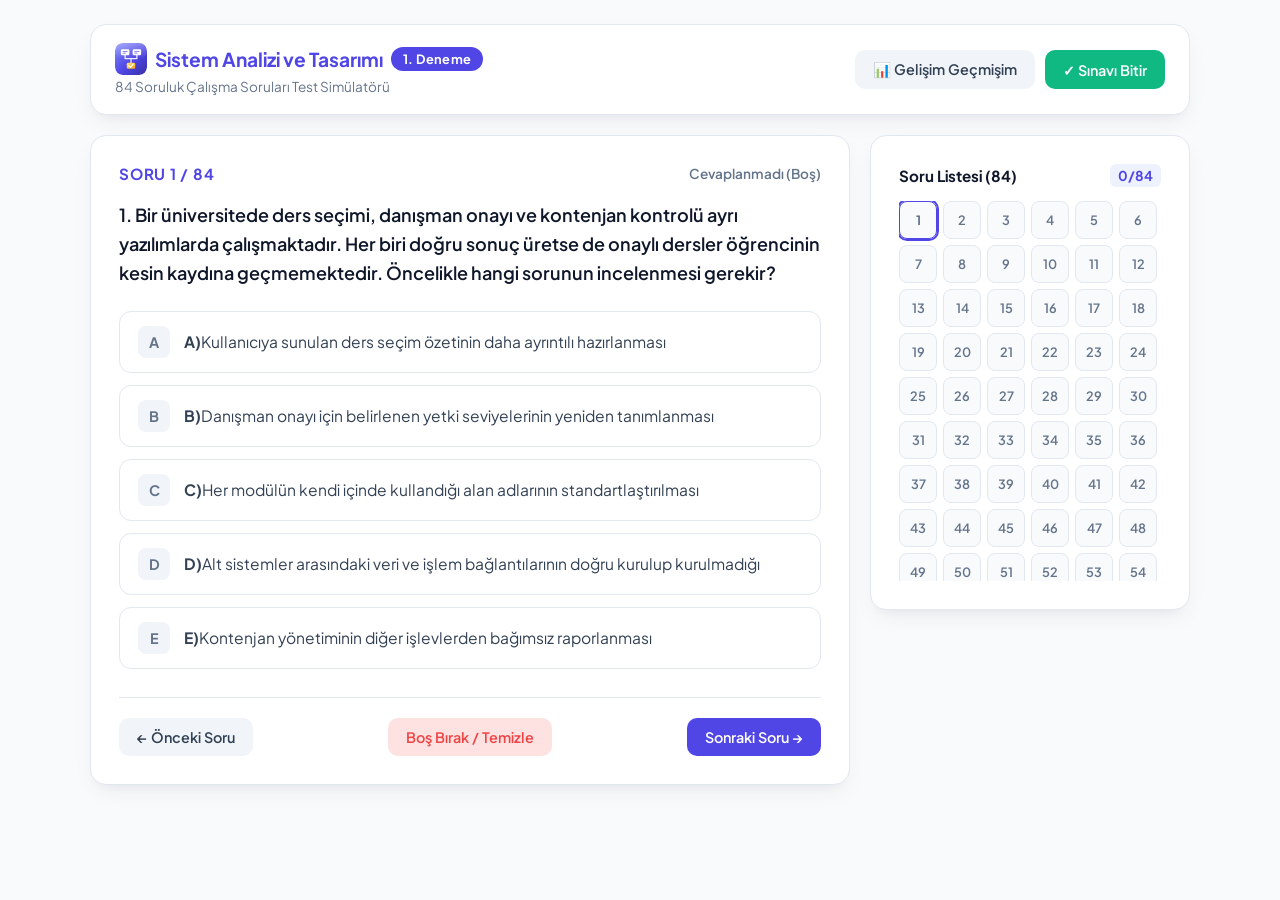
==== index.html @ 2c4786fb "1.0 çeşitli güncellemeler yapıldı." ====
<!DOCTYPE html>
<html lang="tr">
<head>
  <meta charset="UTF-8">
  <meta name="viewport" content="width=device-width, initial-scale=1.0">
  <title>Sistem Analizi ve Tasarımı - Sınav Simülatörü</title>
  <meta name="description" content="Sistem Analizi ve Tasarımı - 84 soruluk sınav simülatörü">
  <link rel="icon" type="image/svg+xml" href="logo.svg">
  <link rel="icon" type="image/png" sizes="512x512" href="icon-512.png">
  <link rel="apple-touch-icon" href="apple-touch-icon.png">
  <!-- Link önizlemesi (WhatsApp, Telegram, Twitter vb.) -->
  <meta property="og:type" content="website">
  <meta property="og:title" content="Sistem Analizi ve Tasarımı - Sınav Simülatörü">
  <meta property="og:description" content="84 soruluk çalışma soruları test simülatörü. Denemeni çöz, gelişimini takip et.">
  <meta property="og:url" content="https://fatiherolbahar.github.io/sistem_analizi_tasar-m-/">
  <meta property="og:image" content="https://fatiherolbahar.github.io/sistem_analizi_tasar-m-/og-image.png">
  <meta property="og:image:width" content="1200">
  <meta property="og:image:height" content="630">
  <meta name="twitter:card" content="summary_large_image">
  <meta name="twitter:image" content="https://fatiherolbahar.github.io/sistem_analizi_tasar-m-/og-image.png">
  <meta name="theme-color" content="#4f46e5">
  <link rel="preconnect" href="https://fonts.googleapis.com">
  <link rel="preconnect" href="https://fonts.gstatic.com" crossorigin>
  <link href="https://fonts.googleapis.com/css2?family=Plus+Jakarta+Sans:wght@400;500;600;700;800&display=swap" rel="stylesheet">
  <style>
    :root {
      --primary: #4f46e5;
      --primary-hover: #4338ca;
      --bg-body: #f8fafc;
      --bg-card: #ffffff;
      --text-main: #0f172a;
      --text-muted: #64748b;
      --border: #e2e8f0;
      --success: #10b981;
      --danger: #ef4444;
      --warning: #f59e0b;
      --shadow: 0 10px 25px -5px rgba(15, 23, 42, 0.06), 0 8px 10px -6px rgba(15, 23, 42, 0.04);
      --radius: 16px;
    }

    * { box-sizing: border-box; margin: 0; padding: 0; font-family: 'Plus Jakarta Sans', sans-serif; }
    body { background-color: var(--bg-body); color: var(--text-main); min-height: 100vh; padding: 24px 16px; display: flex; flex-direction: column; align-items: center; }
    .container { width: 100%; max-width: 1100px; display: flex; flex-direction: column; gap: 20px; }

    /* Header */
    header { background: var(--bg-card); border: 1px solid var(--border); padding: 18px 24px; border-radius: var(--radius); display: flex; justify-content: space-between; align-items: center; box-shadow: var(--shadow); flex-wrap: wrap; gap: 12px; }
    header h1 { font-size: 1.2rem; font-weight: 700; color: var(--primary); display: flex; align-items: center; gap: 8px; }
    .attempt-badge { background: #4f46e5; color: #fff; padding: 4px 12px; border-radius: 9999px; font-size: 0.8rem; font-weight: 700; letter-spacing: 0.03em; }
    .header-btns { display: flex; gap: 10px; }

    /* Layout */
    .exam-layout { display: grid; grid-template-columns: 1fr 320px; gap: 20px; align-items: start; }
    @media (max-width: 900px) { .exam-layout { grid-template-columns: 1fr; } }

    /* Question Card */
    .card { background: var(--bg-card); border: 1px solid var(--border); border-radius: var(--radius); padding: 28px; box-shadow: var(--shadow); }
    .q-meta { display: flex; justify-content: space-between; align-items: center; margin-bottom: 18px; }
    .q-number { font-size: 0.95rem; font-weight: 700; color: var(--primary); text-transform: uppercase; letter-spacing: 0.05em; }
    .q-status { font-size: 0.85rem; font-weight: 600; color: var(--text-muted); }
    .q-text { font-size: 1.125rem; line-height: 1.6; font-weight: 600; color: var(--text-main); margin-bottom: 24px; }

    /* Options */
    .options-list { display: flex; flex-direction: column; gap: 12px; }
    .option-item { display: flex; align-items: flex-start; gap: 14px; padding: 14px 18px; border: 1.5px solid var(--border); border-radius: 12px; cursor: pointer; transition: all 0.2s ease; background: #fff; }
    .option-item:hover { border-color: var(--primary); background: #f8faff; transform: translateY(-1px); }
    .option-item.selected { border-color: var(--primary); background: #eef2ff; }
    .opt-key { width: 32px; height: 32px; border-radius: 8px; background: #f1f5f9; display: flex; align-items: center; justify-content: center; font-weight: 700; font-size: 0.9rem; color: var(--text-muted); flex-shrink: 0; transition: all 0.2s ease; }
    .option-item.selected .opt-key { background: var(--primary); color: #fff; }
    .opt-text { font-size: 0.975rem; line-height: 1.5; color: #334155; padding-top: 4px; }

    /* Review Colors */
    .option-item.correct { border-color: var(--success) !important; background: #ecfdf5 !important; }
    .option-item.correct .opt-key { background: var(--success) !important; color: #fff !important; }
    .option-item.incorrect { border-color: var(--danger) !important; background: #fef2f2 !important; }
    .option-item.incorrect .opt-key { background: var(--danger) !important; color: #fff !important; }

    /* Actions */
    .q-actions { display: flex; justify-content: space-between; align-items: center; margin-top: 28px; padding-top: 20px; border-top: 1px solid var(--border); flex-wrap: wrap; gap: 10px; }
    .btn { display: inline-flex; align-items: center; justify-content: center; gap: 8px; padding: 10px 18px; border-radius: 10px; font-weight: 600; font-size: 0.9rem; cursor: pointer; transition: all 0.2s; border: none; }
    .btn-primary { background: var(--primary); color: #fff; }
    .btn-primary:hover { background: var(--primary-hover); }
    .btn-secondary { background: #f1f5f9; color: #334155; }
    .btn-secondary:hover { background: #e2e8f0; }
    .btn-danger { background: #fee2e2; color: var(--danger); }
    .btn-danger:hover { background: #fecaca; }
    .btn-success { background: var(--success); color: #fff; }
    .btn-success:hover { background: #059669; }

    /* Sidebar Palette */
    .sidebar-card { position: sticky; top: 20px; }
    .palette-title { font-size: 0.95rem; font-weight: 700; margin-bottom: 14px; display: flex; justify-content: space-between; align-items: center; }
    .palette-grid { display: grid; grid-template-columns: repeat(6, 1fr); gap: 6px; max-height: 380px; overflow-y: auto; padding-right: 4px; }
    .palette-btn { aspect-ratio: 1; border-radius: 8px; border: 1px solid var(--border); background: #f8fafc; font-size: 0.8rem; font-weight: 600; cursor: pointer; color: var(--text-muted); transition: 0.15s; }
    .palette-btn:hover { border-color: var(--primary); }
    .palette-btn.active { border-color: var(--primary); outline: 2px solid var(--primary); font-weight: 700; }
    .palette-btn.answered { background: var(--primary); color: #fff; border-color: var(--primary); }
    .palette-btn.correct { background: var(--success); color: #fff; border-color: var(--success); }
    .palette-btn.incorrect { background: var(--danger); color: #fff; border-color: var(--danger); }

    /* Results Screen */
    .results-screen { display: none; }
    .score-banner { text-align: center; padding: 36px 20px; background: linear-gradient(135deg, #eef2ff 0%, #faf5ff 100%); border-radius: 14px; margin-bottom: 24px; }
    .attempt-title { font-size: 1.1rem; font-weight: 700; color: var(--primary); margin-bottom: 8px; text-transform: uppercase; }
    .score-percentage { font-size: 3.5rem; font-weight: 800; color: var(--text-main); }
    .score-label { font-size: 1.05rem; color: var(--text-muted); font-weight: 500; margin-top: 6px; }
    .score-metrics { display: grid; grid-template-columns: repeat(auto-fit, minmax(130px, 1fr)); gap: 14px; margin-bottom: 24px; }
    .metric-box { background: #f8fafc; border: 1px solid var(--border); padding: 16px; border-radius: 12px; text-align: center; }
    .metric-box .num { font-size: 1.6rem; font-weight: 700; margin-bottom: 4px; }
    .metric-box.c .num { color: var(--success); }
    .metric-box.w .num { color: var(--danger); }
    .metric-box.b .num { color: var(--warning); }
    .metric-box.t .num { color: var(--primary); }
    .metric-box .label { font-size: 0.85rem; color: var(--text-muted); font-weight: 600; }

    /* Modal / History */
    .modal-backdrop { position: fixed; inset: 0; background: rgba(15, 23, 42, 0.4); backdrop-filter: blur(4px); display: none; align-items: center; justify-content: center; z-index: 999; padding: 16px; }
    .modal-box { background: #fff; border-radius: var(--radius); width: 100%; max-width: 650px; max-height: 85vh; overflow-y: auto; padding: 24px; box-shadow: 0 20px 25px -5px rgba(0,0,0,0.2); }
    .modal-header { display: flex; justify-content: space-between; align-items: center; margin-bottom: 18px; }
    .modal-header h2 { font-size: 1.25rem; font-weight: 700; color: var(--text-main); }
    .close-btn { background: none; border: none; font-size: 1.5rem; cursor: pointer; color: var(--text-muted); }

    .history-table { width: 100%; border-collapse: collapse; margin-top: 12px; }
    .history-table th, .history-table td { padding: 12px 10px; font-size: 0.875rem; text-align: center; border-bottom: 1px solid var(--border); }
    .history-table th { background: #f8fafc; color: var(--text-muted); font-weight: 600; }
    .badge-percent { padding: 4px 10px; border-radius: 999px; font-weight: 700; font-size: 0.85rem; }
    /* Mobil Uyumluluk */
    html { -webkit-text-size-adjust: 100%; }
    button, .option-item, .palette-btn { -webkit-tap-highlight-color: transparent; touch-action: manipulation; }
    .history-wrap { overflow-x: auto; }

    @media (max-width: 900px) {
      .sidebar-card { position: static; }
      .palette-grid { grid-template-columns: repeat(auto-fill, minmax(42px, 1fr)); max-height: 260px; }
    }

    @media (max-width: 600px) {
      body { padding: 12px 10px; }
      .container { gap: 14px; }
      header { padding: 14px; }
      header h1 { font-size: 1rem; flex-wrap: wrap; }
      .header-btns { width: 100%; }
      .header-btns .btn { flex: 1; padding: 10px 8px; font-size: 0.82rem; }
      .card { padding: 16px; }
      .q-text { font-size: 1rem; margin-bottom: 18px; }
      .option-item { padding: 12px; gap: 10px; }
      .opt-key { width: 30px; height: 30px; }
      .opt-text { font-size: 0.93rem; }
      .q-actions { flex-direction: column-reverse; align-items: stretch; margin-top: 20px; }
      .q-actions .btn { width: 100%; padding: 13px 18px; }
      .score-banner { padding: 24px 12px; }
      .score-percentage { font-size: 2.8rem; }
      .score-metrics { grid-template-columns: repeat(2, 1fr); }
      #resultsScreen .card > div:last-child { flex-direction: column; }
      #resultsScreen .card > div:last-child .btn { width: 100%; }
      .modal-box { padding: 16px; max-height: 90vh; }
      .history-table th, .history-table td { padding: 8px 4px; font-size: 0.78rem; }
    }
  </style>
</head>
<body>

<div class="container">
  <!-- Header -->
  <header>
    <div>
      <h1><img src="logo.svg" alt="Logo" style="width:32px;height:32px;border-radius:8px;"> Sistem Analizi ve Tasarımı <span id="currentAttemptHeaderBadge" class="attempt-badge">1. Deneme</span></h1>
      <span style="font-size: 0.85rem; color: var(--text-muted);">84 Soruluk Çalışma Soruları Test Simülatörü</span>
    </div>
    <div class="header-btns">
      <button class="btn btn-secondary" onclick="openHistoryModal()">📊 Gelişim Geçmişim</button>
      <button id="finishBtnHeader" class="btn btn-success" onclick="finishExam()">✓ Sınavı Bitir</button>
    </div>
  </header>

  <!-- Exam Screen -->
  <div id="examScreen" class="exam-layout">
    <div class="card">
      <div class="q-meta">
        <span class="q-number" id="qNumber">Soru 1 / 84</span>
        <span class="q-status" id="qStatus">Cevaplanmadı</span>
      </div>
      <div class="q-text" id="qText">Yükleniyor...</div>
      <div class="options-list" id="optionsList"></div>

      <div class="q-actions">
        <button class="btn btn-secondary" id="prevBtn" onclick="prevQuestion()">← Önceki Soru</button>
        <button class="btn btn-danger" id="clearBtn" onclick="clearAnswer()">Boş Bırak / Temizle</button>
        <button class="btn btn-primary" id="nextBtn" onclick="nextQuestion()">Sonraki Soru →</button>
      </div>
    </div>

    <!-- Sidebar Palette -->
    <div class="card sidebar-card">
      <div class="palette-title">
        <span>Soru Listesi (84)</span>
        <span id="answeredCount" style="font-size: 0.85rem; background:#eef2ff; color:var(--primary); padding:3px 8px; border-radius:6px; font-weight:700;">0/84</span>
      </div>
      <div class="palette-grid" id="paletteGrid"></div>
    </div>
  </div>

  <!-- Results Screen -->
  <div id="resultsScreen" class="results-screen">
    <div class="card">
      <div class="score-banner">
        <div class="attempt-title" id="resAttemptTitle">1. Deneme Tamamlandı!</div>
        <div class="score-percentage" id="resPercentage">%0</div>
        <div class="score-label" id="resFeedback">Tebrikler!</div>
      </div>

      <div class="score-metrics">
        <div class="metric-box t"><div class="num">84</div><div class="label">Toplam Soru</div></div>
        <div class="metric-box c"><div class="num" id="resCorrect">0</div><div class="label">Doğru</div></div>
        <div class="metric-box w"><div class="num" id="resWrong">0</div><div class="label">Yanlış</div></div>
        <div class="metric-box b"><div class="num" id="resBlank">0</div><div class="label">Boş</div></div>
      </div>

      <div style="display: flex; gap: 12px; justify-content: center; flex-wrap: wrap;">
        <button class="btn btn-success" id="nextAttemptBtn" onclick="startNextAttempt()" style="font-size: 1rem; padding: 12px 24px;">🔄 2. Denemeye Başla</button>
        <button class="btn btn-primary" onclick="reviewExam()">🔍 Cevapları İncele</button>
        <button class="btn btn-secondary" onclick="openHistoryModal()">📊 Deneme Geçmişini Gör</button>
      </div>
    </div>
  </div>
</div>

<!-- History Modal -->
<div class="modal-backdrop" id="historyModal">
  <div class="modal-box">
    <div class="modal-header">
      <h2>🏆 Deneme ve Gelişim Geçmişi</h2>
      <button class="close-btn" onclick="closeHistoryModal()">&times;</button>
    </div>
    <p style="font-size: 0.9rem; color: var(--text-muted); margin-bottom: 16px;">
      1. denemeden son denemeye kadar kaydettiğin tüm başarı puanların buradadır. Gelişimini buradan adım adım izleyebilirsin.
    </p>
    <div id="historyContent"></div>
    <div style="margin-top: 20px; display: flex; justify-content: space-between;">
      <button class="btn btn-danger" onclick="clearHistory()">Tüm Geçmişi Sıfırla</button>
      <button class="btn btn-secondary" onclick="closeHistoryModal()">Kapat</button>
    </div>
  </div>
</div>

<script>
// 84 Soru ve Cevap Veri Seti (Eksiksiz)
const questionsData = [
  { id: 1, text: "Bir üniversitede ders seçimi, danışman onayı ve kontenjan kontrolü ayrı yazılımlarda çalışmaktadır. Her biri doğru sonuç üretse de onaylı dersler öğrencinin kesin kaydına geçmemektedir. Öncelikle hangi sorunun incelenmesi gerekir?", options: { A: "Kullanıcıya sunulan ders seçim özetinin daha ayrıntılı hazırlanması", B: "Danışman onayı için belirlenen yetki seviyelerinin yeniden tanımlanması", C: "Her modülün kendi içinde kullandığı alan adlarının standartlaştırılması", D: "Alt sistemler arasındaki veri ve işlem bağlantılarının doğru kurulup kurulmadığı", E: "Kontenjan yönetiminin diğer işlevlerden bağımsız raporlanması" }, answer: "D" },
  { id: 2, text: "Kendi performansından haberdar olmayan, geçmişteki eyleminin gelecekteki eylemini etkilemediği ve kendi kontrolünü sağlayacak bir geri besleme mekanizması bulunmayan sistem türü aşağıdakilerden hangisidir?", options: { A: "Kapalı-döngülü sistem", B: "Açık-döngülü sistem", C: "Stokastik sistem", D: "Dinamik sistem", E: "Girdileri sürekli izleyen ancak sonuçları değerlendirmeyen sistem" }, answer: "B" },
  { id: 3, text: "Üretim ekranında “120” görülüyor; başka bir ekranda bunun “C hattında bugün üretilen parça sayısı” olduğu belirtiliyor. İkinci ifade hangi dönüşüm sonucunda oluşmuştur?", options: { A: "Bağlamın kaldırılmasıyla sayıların daha güvenilir hâle gelmesi", B: "Sayının bağlam ve anlam kazanmasıyla veriden bilgiye dönüşüm", C: "Ham ölçümün yönetim kararı verilmeden bilgelik aşamasına geçmesi", D: "Anlamlandırılmış sayının doğrudan uzman kuralına dönüşmesi", E: "Ölçümün kullanıcı davranışı değişmeden süreç kontrolüne dönüşmesi" }, answer: "B" },
  { id: 4, text: "Kapalı-döngülü sistemlerde, sistem çıktısından elde edilen veriyi arzu edilen standart/kriter ile karşılaştırıp bir sonraki işlem öncesinde düzeltme kararı veren sistem işlevi aşağıdakilerden hangisidir?", options: { A: "Girdi parametresi", B: "Geri besleme (Feedback)", C: "Arayüz dönüştürmesi", D: "Entropi dengesi", E: "Kayıtların yalnızca arşivlenmesi" }, answer: "B" },
  { id: 5, text: "Bir mağazada her satış kasa sistemine kaydedilmekte, müdüre ise ürün grubuna göre haftalık kârlılık özeti sunulmaktadır. Bu iki görevi en uygun biçimde hangi sistemler karşılar?", options: { A: "Satış kayıtları için KDS, haftalık özet için VİS", B: "Satış kayıtları için ofis otomasyonu, haftalık özet için YBS", C: "Satış kayıtları için YBS, haftalık kârlılık özeti için VİS", D: "Satış kayıtları için VİS, haftalık yönetim raporu için YBS", E: "Satış kayıtları için VİS, haftalık özet için uzman sistem" }, answer: "D" },
  { id: 6, text: "Termodinamik disiplininden sistem teorisine aktarılan; kapalı sistemlerde kaçınılmaz olan ve sistemdeki dengenin bozulması, düzensizlik ve karmaşanın artması sürecine ne ad verilir?", options: { A: "Sinerji", B: "Entropi", C: "Holizm", D: "Emergence", E: "Sistem sınırının genişletilmesi" }, answer: "B" },
  { id: 7, text: "Bir yazılım geliştirme ekibinde kullanıcı gereksinimleri netleştirilmeden ekranlar tasarlanıyor, sonradan ortaya çıkan kurallar yüzünden ekranlar tekrar yapılıyor. Yaşam döngüsüne göre esas sorun nedir?", options: { A: "Sistem çalışırken yardım masası kurulmasının önlenmesi", B: "Sistem kullanıldıktan sonra yeni ihtiyacın belirlenmesi", C: "Kodlama bitmeden kullanıcı kabulünün yapılıyor olması", D: "Uygulamaya geçişten önce veri aktarımının planlanması", E: "Analizde belirlenmesi gereken gereksinimlerin tasarımdan önce açıklığa kavuşturulmaması" }, answer: "E" },
  { id: 8, text: "İşletmeler gibi açık sistemlerin yok oluşa yönelen entropi sürecini durdurabilmeleri ve yaşamlarını sürdürebilmeleri aşağıdakilerden hangisini kazanmaları ile mümkündür?", options: { A: "Pozitif entropi", B: "Negatif entropi", C: "Azaltmacı yapı", D: "Deterministik denge", E: "Kontrol mekanizmasının tamamen kaldırılması" }, answer: "B" },
  { id: 9, text: "Çevrim içi sınav sistemi, geçersiz dosya biçiminde yüklemeyi reddetmiş, gerekçeyi göstermiş ve başarısız denemeyi kaydetmiştir. Bu olayın çıktı bakımından doğru değerlendirmesi hangisidir?", options: { A: "Hata kaydının yalnızca ham girdi olarak tanımlanması", B: "Çıktının yalnızca başarılı dosya yükleme belgesinden ibaret olması", C: "Dosyanın kaydedilmemesi nedeniyle işlem akışının başlamamış kabul edilmesi", D: "Sistem, başarısızlığa rağmen uyarı ve kayıt çıktıları üretmiştir.", E: "Ret mesajının sadece kontrol işlemi sayılıp çıktı kapsamı dışında bırakılması" }, answer: "D" },
  { id: 10, text: "İşletme sistemlerinin yaşamını devam ettirmek için kullandığı 7M girdileri arasında aşağıdakilerden hangisi yer almaz?", options: { A: "Man (İnsan) & Material (Malzeme)", B: "Method (Metod) & Machine (Makine)", C: "Money (Para) & Mind (Bilgi)", D: "Marketing (Pazarlama) & Mechanism (Mekanizma)", E: "Money (Para) ve Management (Yönetim)" }, answer: "D" },
  { id: 11, text: "Bir hastanede hastanın belirti ve ölçümleri bir araya getirilmiştir. Sistem, uzman tarafından tanımlanan tıbbi protokole dayanarak “ek tetkik istenmeli” önerisi üretmektedir. Bu öneri DIKW içinde hangi düzeye karşılık gelir?", options: { A: "Uzbilgi; ölçümlere kural ve deneyim uygulanmıştır.", B: "Özetleme; vakalardan dönemlik istatistik tablosu çıkarılması", C: "Veri; ölçümlerin tekil değerler halinde saklanması", D: "Bilgelik; etik ilkelerle uzun vadeli tedavi amacı belirlenmesi", E: "Bilgi; bulguların hasta kaydıyla ilişkilendirilip protokol uygulanmadan sunulması" }, answer: "A" },
  { id: 12, text: "Bilgi Piramidi'nde yer alan kavramların tabandan tavana doğru doğru sıralanışı aşağıdakilerden hangisidir?", options: { A: "Veri — Bilgi — Uzbilgi — Bilgelik", B: "Bilgi — Veri — Bilgelik — Uzbilgi", C: "Veri — Uzbilgi — Bilgi — Bilgelik", D: "Bilgelik — Uzbilgi — Bilgi — Veri", E: "Bilgi — Veri — Uzbilgi — Bilgelik" }, answer: "A" },
  { id: 13, text: "Bir belediye hizmet merkezinin başvuru sayısını sayması ile “personel sayısı yüzde 20 artırılırsa bekleme süresi nasıl değişir?” hesabını yapması farklı işlevlerdir. İkinci görev öncelikle hangi tür sisteme uygundur?", options: { A: "Varsayımlarla alternatif sonuçları karşılaştıran Karar Destek Sistemi", B: "Dönemlik toplam ve hedef sapmalarını raporlayan Yönetim Bilişim Sistemi", C: "Tekil başvuruları kaydeden Veri İşleme Sistemi", D: "Belirli kurallara göre otomatik sınıflama yapan Uzman Sistem", E: "Belge dolaşımı ve takvim akışını sağlayan Ofis Otomasyonu" }, answer: "A" },
  { id: 14, text: "Henüz işlenmemiş; semboller, harfler, rakamlar veya işaretlerden oluşan ham gözlem değerlerine ne ad verilir?", options: { A: "Bilgi", B: "Veri (Data)", C: "Uzbilgi", D: "Bilişim", E: "Dönemlik yönetim raporları" }, answer: "B" },
  { id: 15, text: "Bir kurumun yeni başvuru sisteminde proje çekirdek ekibi kuruluyor; sorunun sınırı, amaç, kısıtlar ve seçeneklerin yarar/maliyetleri belirlenerek yönetimden devam kararı isteniyor. Bu çalışma hangi aşamaya aittir?", options: { A: "Planlama; projenin başlatılıp başlatılmayacağına dayanak hazırlanır.", B: "Analiz; mevcut sistemi ayrıntılı gözlemleyerek ihtiyaç raporu hazırlanır.", C: "Programlama; modüller hazırlanıp test edilir.", D: "İmplementasyon; veri aktarımı ile kullanıcı kabulü tamamlanır.", E: "Tasarım; veri ve süreç modelleri seçilip teknik çözüm kesinleştirilir." }, answer: "A" },
  { id: 16, text: "Ham verilerin belirli bir amaç doğrultusunda işlenmesi, düzenlenmesi ve anlamlı bir yapıya kavuşturularak değer katılması sonucu elde edilen kavram hangisidir?", options: { A: "Veri", B: "Bilgi (Information)", C: "Donanım", D: "Veri tabanı", E: "Uzmanların deneyimiyle oluşturulmuş karar kuralları" }, answer: "B" },
  { id: 17, text: "Kütüphane yazılımında “kitap”, “ISBN”, “ödünç verme” ve “iade süresi geçmiş” ifadeleri geçmektedir. Bunların doğru kavramsal sıralaması hangisidir?", options: { A: "Öğe – özellik – faaliyet – durum", B: "Durum – özellik – faaliyet – öğe", C: "Öğe – durum – faaliyet – özellik", D: "Öğe – faaliyet – özellik – durum", E: "Özellik – öğe – faaliyet – durum" }, answer: "A" },
  { id: 18, text: "Veri ve bilginin ötesinde; uygulama, deneyim ve sezgilerle pekişmiş, neyin doğru veya yanlış olduğunu söyleyen ve karar vermeyi yönlendiren kavram hangisidir?", options: { A: "Uzbilgi (Knowledge)", B: "Veri elemanı", C: "Rapor", D: "Yazılım", E: "Ham kayıtların tutulduğu işlem günlüğü" }, answer: "A" },
  { id: 19, text: "Bir sağlık kurumunda iki tedavi seçeneği klinik açıdan benzer sonuçlar üretmektedir. Yönetim, hasta haklarını, uzun dönem etkileri ve kurumun değerlerini de dikkate alarak karar vermektedir. DIKW bakımından öne çıkan aşama hangisidir?", options: { A: "Bilgi; klinik bulguların hasta kaydıyla ilişkilendirilmesi", B: "Bilgelik; etik değerler ve amaçlar da değerlendirmeye katılmıştır.", C: "Özetleme; klinik sonuçların tek bir raporda birleştirilmesi", D: "Uzbilgi; protokolün sonuç üretmek için doğrudan uygulanması", E: "Veri; hastaların yalnızca tekil ölçümlerinin toplanması" }, answer: "B" },
  { id: 20, text: "Bir bilginin 'yönetimsel bir değer' taşıyabilmesi için sahip olması gereken temel özellikler arasında aşağıdakilerden hangisi sayılamaz?", options: { A: "Doğru ve güncel olması", B: "İstenilen zamanda kolayca ulaşılabilir olması", C: "Sınırsız miktarda ve karmakarışık sunulması", D: "Anlaşılır, öz ve eksiksiz olması", E: "Karar vericinin amacına göre özetlenmesi" }, answer: "C" },
  { id: 21, text: "Bir hastanenin uzmandan aldığı “EĞER belirtiler A ve B ise öncelikle C testini öner” kurallarını çalıştıran uygulaması vardır. Kararın oluşmasında belirleyici bileşen hangisidir?", options: { A: "Uzmanın kural tanımlarını saklayan uzbilgi tabanı", B: "Verilerin dönemsel toplamlarını üreten raporlama bileşeni", C: "Çıkan sonucu kullanıcıya aktaran arayüz", D: "Uzbilgi tabanındaki kuralları işleten çıkarım mekanizması", E: "Farklı alternatiflerin maliyetlerini karşılaştıran model bileşeni" }, answer: "D" },
  { id: 22, text: "Yönetim piramidinin en üstünde yer alan Stratejik Planlama kademesindeki yöneticilerin kararlarında öncelikli olarak ihtiyaç duyduğu bilgi türü hangisidir?", options: { A: "Ayrıntılı bilgi", B: "Öz bilgi (Özet bilgi)", C: "Rutin işlem bilgisi", D: "Teknik uygulama bilgisi", E: "Uzun dönemli kararları yalnızca tekil işlem fişlerine dayandırma" }, answer: "B" },
  { id: 23, text: "Bir sistemin sorunları ve kullanıcı ihtiyaçları belgelenmiş; şimdi yeni sistemde hangi veri yapısının, işlem akışının ve teknolojik çözümün kullanılacağı kararlaştırılmaktadır. Hangi aşamada bulunulmaktadır?", options: { A: "Tasarım", B: "Analiz", C: "İmplementasyon", D: "Planlama", E: "Kullanım ve izleme" }, answer: "A" },
  { id: 24, text: "Yönetim piramidinde aşağıdan yukarıya doğru çıkıldıkça bilgi kaynaklarının kullanım eğilimi nasıl değişmektedir?", options: { A: "İç kaynaklı bilgi kullanımı artar.", B: "Dış kaynaklı ve çevre odaklı bilgi kullanımı artar.", C: "Ayrıntılı bilgiye ihtiyaç artar.", D: "Bilgi ihtiyacı tamamen ortadan kalkar.", E: "Kararların yalnızca geçmiş işlem kayıtlarıyla sınırlandırılması" }, answer: "B" },
  { id: 25, text: "İki depo soğutma cihazından ilki her gün saat 18.00’de sabit süre çalışmaktadır. İkincisi ölçülen sıcaklık hedefi aştığında çalışıp hedefe gelince durmaktadır. İkinci cihazı ayırt eden temel özellik nedir?", options: { A: "Sıcaklığı ölçerek sonucu kaydetmesi fakat çalışma düzenini sabit tutması", B: "Soğutmayı düzenleyen kararın yalnızca kullanıcı tarafından elle verilmesi", C: "Çalışma süresinin önceden tanımlanmış tek bir süreye bağlı olması", D: "Belirlenmiş saat geldiğinde ölçümden bağımsız çalışması", E: "Çıktıyla ilgili ölçümü kullanarak sonraki çalışmasını değiştirmesi" }, answer: "E" },
  { id: 26, text: "Yönetim piramidinin en alt seviyesinde yer alan Operasyonel Kontrol (Alt Yönetim) kademesinin temel odak noktası aşağıdakilerden hangisidir?", options: { A: "5-10 yıllık stratejik planlama yapma", B: "Günlük rutin işlerin denetimi ve ayrıntılı iç kaynaklı bilgi kullanımı", C: "Şirket birleşme kararları alma", D: "Dış çevre tehditlerini analiz etme", E: "Yeni pazarlara giriş için beş yıllık strateji geliştirilmesi" }, answer: "B" },
  { id: 27, text: "Bir banka kredi ekranında müşterinin doğrulanmış aylık geliri 54.000 TL iken 5.400 TL kaydedilmiştir. Hesaplama aracı düzgün çalışsa da kredi reddedilmiştir. Öncelikle hangi sorun düzeltilmelidir?", options: { A: "Bilgiye yalnızca yetkili kişilerin erişip erişemediği", B: "Verinin elde edilme maliyetinin sağladığı yararı aşıp aşmadığı", C: "Raporda gereksiz ayrıntı bulunup bulunmadığı", D: "Girdi verisinin doğruluğu; yanlış girdi yanlış karara yol açmıştır.", E: "Verilerin karar zamanında yeterince güncel olup olmadığı" }, answer: "D" },
  { id: 28, text: "Sanayi toplumundan Bilişim Toplumuna geçişte sosyo-ekonomik yapıda meydana gelen temel değişim aşağıdakilerden hangisidir?", options: { A: "Maddi sermaye ve beden gücünün ön plana çıkması", B: "Bilgi üretimi ve beşeri sermayenin temel üretken güç haline gelmesi", C: "Bilişim teknolojilerinin kullanımının azalması", D: "Kol gücüne dayalı imalatın tek odak olması", E: "İşletmelerin bilgi alışverişinden tamamen vazgeçmesi" }, answer: "B" },
  { id: 29, text: "Bir bankada sistem, üç farklı kredi politikasının geri ödeme riski üzerindeki etkisini hesaplıyor; son kararı kredi komitesi veriyor. Bu kullanımın doğru yorumu hangisidir?", options: { A: "KDS yalnızca günlük para yatırma kayıtlarını tutar.", B: "Komite karar verdiğinden sistemde bilgi veya model kullanılmamıştır.", C: "KDS seçeneklerin sonuçlarını görünür kılar; karar yetkisi yönetimde kalır.", D: "KDS bütün yönetsel yargıları kaldırıp komitenin yerine geçer.", E: "Sistem hiçbir modele ihtiyaç duymadan uzman kararını zorunlu üretir." }, answer: "C" },
  { id: 30, text: "McLeod'un bilgisayara dayalı bilişim sistemleri (BDBS) sınıflandırmasında yer alan ve işletme dışına (müşteriler, satıcılar vb.) veri sağlama yükümlülüğü bulunan tek alt sistem hangisidir?", options: { A: "Yönetim Bilişim Sistemleri (YBS)", B: "Karar Destek Sistemleri (KDS)", C: "Veri İşleme Sistemi (TPS)", D: "Uzman Sistemler", E: "Ofis Otomasyon Sistemi (OAS)" }, answer: "C" },
  { id: 31, text: "Bir hastane bilgi sistemi test ortamında çalışmaktadır. Hasta kayıtları eski sistemden yeni sisteme taşınmakta, personele eğitim verilmektedir ve kullanıcı kabulü yapılmaktadır. Bu görevler hangi aşamanın göstergesidir?", options: { A: "Yalnızca mevcut sistemin incelendiği analiz", B: "Canlı kullanım sonrası bakım taleplerinin izlendiği dönem", C: "Yeni arayüzün çizildiği tasarım", D: "İmplementasyon (uygulamaya geçiş)", E: "İhtiyaçların ilk kez tanımlandığı planlama" }, answer: "D" },
  { id: 32, text: "Organizasyondaki her yöneticiye kendi sorumluluk alanında karar almak, plan yapmak ve kontrol etmek için ihtiyaç duyduğu özet bilgiyi sağlayan sistem hangisidir?", options: { A: "Yönetim Bilişim Sistemleri (YBS / MIS)", B: "Ofis Otomasyonu", C: "İşlem Tablosu", D: "Veri İşleme Sistemi", E: "Uzman Sistemler (US)" }, answer: "A" },
  { id: 33, text: "Bir işletme hem tedarikçi ve müşterileriyle bilgi alışverişi yapıyor hem de kalite sonuçlarına göre üretim ayarlarını değiştiriyor. Bu iki durum sırasıyla hangi farklı özelliği gösterir?", options: { A: "Çevreyle etkileşmeyen sistem ve açık döngülü kontrol", B: "Çevreyle etkileşen sistem ve geri beslemesiz kontrol", C: "Çevreyle etkileşmeyen sistem ve geri beslemeli kontrol", D: "Statik sistem modeli ve kontrol verisi kullanmayan işlem", E: "Açık sistem olma ve geri beslemeli kontrol kullanma" }, answer: "E" },
  { id: 34, text: "Yapısal olmayan veya yarı-yapısal doğaya sahip karmaşık problemleri çözmede, veri tabanındaki veriler ile matematiksel modelleri birleştirerek karar vericiye yardımcı olan etkileşimli sistem hangisidir?", options: { A: "Veri İşleme Sistemi", B: "Karar Destek Sistemi (KDS / DSS)", C: "Kelime İşlemci", D: "Muhasebe Paket Programı", E: "Ofis Otomasyon Sistemi (OAS)" }, answer: "B" },
  { id: 35, text: "Bir lojistik müdürü karar vermek için dakikalık konum verisi istemektedir; hazırlanan rapor tüm bilgileri doğru içermesine karşın her akşam gönderilmektedir. Asıl sorun hangi bilgi niteliğindedir?", options: { A: "Veriye sadece yetkili kişilerin erişmesi", B: "Verinin doğru kaynak tarafından üretilmesi", C: "Veri toplama maliyetinin azaltılması", D: "Raporda yalnızca gereken göstergelerin yer alması", E: "Zamanında sağlanma ve güncellik" }, answer: "E" },
  { id: 36, text: "Herbert Simon'a göre problem çözme ve karar verme süreci hangi 4 aşamadan oluşmaktadır?", options: { A: "Planlama — Kodlama — Test — Teslim", B: "Araştırma (Intelligence) — Tasarım (Design) — Seçim (Choice) — Gözden Geçirme (Review)", C: "Girdi — Süreç — Çıktı — Kontrol", D: "Veri — Bilgi — Uzbilgi — Bilgelik", E: "Veri Toplama — Test — Arşivleme — Sistem Kapatma" }, answer: "B" },
  { id: 37, text: "Bir e-ticaret firması yeni bir ERP satın almıştır. Sipariş, stok ve muhasebe bölümleri ayrı kayıt tuttuğundan veriler çelişmektedir. Sistemin hedeflenen yararı üretmemesinin temel nedeni nedir?", options: { A: "Hazır paketin tüm süreçler için otomatik olarak uygun kabul edilmesi", B: "Ortak veri tanımları bulunmadan kullanıcı eğitimine ağırlık verilmesi", C: "Sistem verilerinin her işlevde yeniden bağımsız olarak girilmesi", D: "Ortak veri ve süreç bütünleşmesinin kurulmamış olması", E: "İş akışları birbirine bağlanmadan yalnızca rapor görünümünün yenilenmesi" }, answer: "D" },
  { id: 38, text: "Gory ve Scott-Morton'ın KDS Matrisinde; 'Yeni fabrika kurma' veya 'Yeni ürün planlama' kararları hangi yönetim seviyesi ve karar yapısı kesişiminde yer alır?", options: { A: "Operasyonel — Yapısal", B: "Stratejik — Yarı-yapısal", C: "Yönetimsel — Yapısal", D: "Operasyonel — Yapısal olmayan", E: "Operasyonel — Yarı-yapısal" }, answer: "B" },
  { id: 39, text: "Bir üniversitenin öğrenci sistemi kullanıma açılmıştır. Kullanıcılar yardım masasına sorun bildirmekte ve yeni ihtiyaçlar için iyileştirme talepleri toplanmaktadır. Döngünün hangi aşamasına örnektir?", options: { A: "Çekirdek ekibin kurulduğu planlama", B: "Yeni sistem şemasının hazırlandığı tasarım", C: "Kullanım ve izleme", D: "Sadece modüllerin yazıldığı programlama", E: "Sistem teklifinin ilk kez yazıldığı başlangıç" }, answer: "C" },
  { id: 40, text: "Turban'ın kavramsal Karar Destek Sistemi modelinde; uç kullanıcı ile diğer sistem bileşenleri arasındaki iletişimi kuran arayüz yazılımına ne ad verilir?", options: { A: "Veri yöneticisi", B: "Model yöneticisi", C: "Diyalog yöneticisi", D: "Çıkarsama makinesi", E: "İşlem kayıt yöneticisi" }, answer: "C" },
  { id: 41, text: "Bir kargo uygulamasında yalnızca “paket teslim edildi” bilgisini saklama seçeneği düşünülmektedir. Oysa kullanıcıya gecikmenin kaynağını açıklama hedefi vardır. Sistemin kapsamı açısından en yerinde karar hangisidir?", options: { A: "Analizi yalnızca müşterinin gördüğü teslim ekranıyla sınırlamak", B: "Mevcut olay kayıtlarını incelemeden yeni rapor türlerini zorunlu tutmak", C: "Gecikmeleri yalnızca teslim personelinin açıklamasıyla belirlemek", D: "Sistem sınırını gecikme analizinden bağımsız biçimde tüm kurumsal süreçleri içerecek kadar genişletmek", E: "Gecikmeyi açıklamak için gereken takip olayları ile işlem kurallarını da kapsamda değerlendirmek" }, answer: "E" },
  { id: 42, text: "Uzman kişilerin bilgi ve tecrübelerini depolayarak belirli bir alandaki zor problemleri çözmede insan düşünce sistemini taklit eden yapay zeka alt sistemi hangisidir?", options: { A: "Uzman Sistemler (Expert Systems)", B: "Veri İşleme Sistemi", C: "Ofis Otomasyonu", D: "İş İstasyonu", E: "İstemci–sunucu ağ sistemi" }, answer: "A" },
  { id: 43, text: "Bir yönetici çok sayıda çalışanın tekil mesai kayıtlarını değil, departman başına aylık fazla mesai toplamı ve hedef sapmasını istemektedir. Hangi işlem yönetim ihtiyacını doğrudan karşılar?", options: { A: "Kayıtların saklama alanının büyütülüp analiz yapılmaması", B: "Her çalışan için ayrı ayrıntı raporu hazırlanıp toplamların çıkarılmaması", C: "Kayıtların ilgili ölçütlere göre özetlenmesi ve karşılaştırmalı raporlanması", D: "Kayıtların yalnızca kaydedildikleri kronolojiye göre sunulması", E: "Kayıtların sadece departman adına göre sınıflandırılması" }, answer: "C" },
  { id: 44, text: "Uzman sistemin 'beyni' sayılan; uzbilgi tabanındaki kural ve gerçekleri yorumlayarak mantık yürüten ve sonuca ulaşan bileşen hangisidir?", options: { A: "Kara tahta (İşyeri)", B: "Çıkarsama Makinesi (Inference Engine)", C: "Kullanıcı Arayüzü", D: "Veri Sözlüğü", E: "Veri madenciliği aracı" }, answer: "B" },
  { id: 45, text: "Bir şirket iş akışında satınalma talebi önce birim amirine, sonra bütçe sorumlusuna gönderiliyor ve her onay zamanı saklanıyor. Bu ihtiyacı en doğrudan karşılayan uygulama hangisidir?", options: { A: "Şehir haritasındaki güzergâhları hesaplayan coğrafi sistem", B: "Elektronik belge ve onay akışı sağlayan ofis otomasyonu", C: "Sadece barkod hareketini kayıt altına alan satış terminali", D: "Hastalık teşhisine özel kural tabanlı uzman sistem", E: "Fabrika yerini matematiksel modelle seçen karar destek sistemi" }, answer: "B" },
  { id: 46, text: "Doküman hazırlama, elektronik posta, takvim yönetimi ve dosya paylaşımı gibi büro içi üretkenliği ve iletişimi artırmayı hedefleyen sistem türü hangisidir?", options: { A: "Ofis Otomasyon Sistemleri (OAS)", B: "Üst Yönetim Destek Sistemi", C: "Ağırlıklı Sıralama Analizi", D: "Veri Ambarı", E: "Kurumsal kaynak planlama sistemi" }, answer: "A" },
  { id: 47, text: "Bir yazılım projesinde ekibin her üyesi işini zamanında yapmasına rağmen gerekli belgeyi kimin hazırlayacağı, kontrolleri kimin onaylayacağı belirsizdir. Hangi uygulama sorunu doğrudan azaltır?", options: { A: "Yalnızca yazılım geliştiricilerin iş sırasını belirlediği bir plan", B: "Kullanıcıdan bağımsız yürütülen ve ara kontrolleri azaltan proje akışı", C: "Proje yöneticisinin belgeleri tek başına hazırladığı merkezi işleyiş", D: "Faaliyet, sorumlu, standart belge ve teknikleri tanımlayan ortak metodoloji", E: "Sorumlular belli olsa bile belge teslim noktalarının tanımlanmadığı çalışma" }, answer: "D" },
  { id: 48, text: "Bilişim Teknolojisinin (BT) altyapısını oluşturan ana unsurlar arasında aşağıdakilerden hangisi yer almaz?", options: { A: "Teknik mimari (Donanım, Yazılım, Ağlar)", B: "Uygulama geliştirme metodolojileri ve araçları", C: "Bilişim uzmanları ve yönetim yapısı", D: "Üretim bandındaki ham kauçuk stoğu", E: "Kurumsal ağ altyapısı ve güvenlik bileşenleri" }, answer: "D" },
  { id: 49, text: "Bir teknisyen iş yerindeki bakım taleplerinin neden geç sonuçlandığını araştırırken önce tüm gecikmeleri yazılımın yavaşlığına bağlıyor. Sistem yaklaşımıyla en uygun sonraki adım hangisidir?", options: { A: "Yazılım hızını ilk çözüm kabul edip iş akışını ikinci sıraya bırakmak", B: "İş talebinin kayıt, yönlendirme, malzeme temini ve onay bağlantılarını birlikte incelemek", C: "Gecikmeleri kullanıcı davranışlarıyla açıklayıp onay zincirini ayrı tutmak", D: "Önce arayüzleri yenileyip süreç verilerini daha sonra toplamak", E: "Bakım raporlarının biçimine odaklanıp görev aktarımını kapsam dışı bırakmak" }, answer: "B" },
  { id: 50, text: "Bilgisayar donanım mimarisinde yer alan 'Merkezi İşlem Birimi (MİB / CPU)' hangi 3 temel alt birimden oluşur?", options: { A: "Aritmetik Mantık Birimi — Bellek Birimi — Merkezi Kontrol Birimi", B: "Klavye — Ekran — Yazıcı", C: "Sabit Disk — Disket — CD-ROM", D: "İstemci — Sunucu — Ağ", E: "Sunucu — İstemci — Ağ" }, answer: "A" },
  { id: 51, text: "Bir işletmede operasyon yöneticisi günlük teslimat sapmalarını, genel müdür ise sonraki üç yılın pazar büyümesi olasılıklarını izlemektedir. Farkı en iyi açıklayan ifade hangisidir?", options: { A: "Operasyon yöneticisi işletmenin hiçbir iç verisini kullanmaz.", B: "Yönetim seviyesi, bilginin ayrıntı düzeyi ile zaman ufkunu değiştirir.", C: "Stratejik kararlar geçmiş ve geleceğe ilişkin özet bilgi gerektirmez.", D: "Üst yönetim yalnızca günlük işlem fişleri üzerinden karar verir.", E: "Yönetimin tüm seviyelerinde aynı veri derinliği yeterlidir." }, answer: "B" },
  { id: 52, text: "Büyük veri yığınları içerisinden gizli, anlamlı ve kullanılabilir bilgi ve kalıpların keşfedilmesi sürecine ne ad verilir?", options: { A: "Veri İşleme", B: "Veri Madenciliği (Data Mining)", C: "Normalizasyon", D: "Veri Girişi", E: "Ofis otomasyonu" }, answer: "B" },
  { id: 53, text: "Bir yönetici, yeni depo yeri için maliyet ve ulaşım alternatiflerini KDS’de değerlendiriyor. Veri kaynakları doğru olduğu hâlde matematiksel hesaplama modeli hatalı sonuç veriyor. Öncelikle hangi bileşen incelenmelidir?", options: { A: "Yalnızca yazıların biçimini değiştiren kelime işlemci", B: "Alternatiflerin hesaplandığı model yönetimi bileşeni", C: "Belge dolaşımını yöneten elektronik takvim", D: "İşlemlerin kaydedildiği kasa terminali", E: "Depo çevresindeki bilgisayarların fiziksel kablo rengi" }, answer: "B" },
  { id: 54, text: "Bir işin sistematik olarak 'ne, kim, nasıl ve hangi araçlarla' yapılacağının belirlenmesi sürecine ve sistem geliştirmede izlenen ilkelere ne ad verilir?", options: { A: "Metodoloji (Yöntembilim)", B: "Kodlama", C: "Benchmarking", D: "Simülasyon", E: "Günlük satış verisi" }, answer: "A" },
  { id: 55, text: "Bir proje yöneticisi CASE aracı satın aldığı için artık geliştirme metodolojisine ihtiyacı kalmadığını savunuyor. Bu düşüncedeki hata nedir?", options: { A: "CASE araçlarının yalnızca son kullanıcı desteğinde kullanılabileceği düşüncesi", B: "CASE araçları yöntem ve belgelendirmeyi destekler, metodolojinin yerine geçmez.", C: "Belgelendirme standartlarının proje sorumlularını belirlemek için yeterli olduğu düşüncesi", D: "Sistem geliştirme aşamalarının seçiminin tümüyle araç tarafından yapılabileceği düşüncesi", E: "Metodolojinin sadece programlama dilinin belirlenmesinden oluştuğu düşüncesi" }, answer: "B" },
  { id: 56, text: "Sistem analistlerin, yazılım mühendislerinin ve kullanıcıların iş sorunlarını çözmek amacıyla izlediği mantıksal sürece 'Sistem Geliştirme Yaşam Döngüsü (SGYD)' denir. Ders kapsamında ele alınan SGYD sırasıyla hangi 6 aşamadan oluşur?", options: { A: "Araştırma — Bütçeleme — Modelleme — Kodlama — Test — Teslim", B: "Planlama — Analiz — Tasarım — Programlama — İmplementasyon — Kullanım ve İzleme", C: "Problemin Tanımı — Veri Toplama — Tasarım — Test — Uygulama — Değerlendirme", D: "Strateji — Tasarım — Kodlama — Dönüştürme — Bakım — Güncelleme", E: "Planlama — Tasarım — Analiz — Kullanım — Programlama — İmplementasyon" }, answer: "B" },
  { id: 57, text: "Üniversite kayıt sistemi için bir ekip kod yazmadan önce “kimler ders seçebilir, hangi ön koşullar denetlenir, hata durumunda ne olur?” sorularını yanıtlamaktadır. Bu çalışmanın ana gerekçesi hangisidir?", options: { A: "Kullanıcı rollerini yazılım geliştirme tamamlanınca belirlemek", B: "Kullanıcı ihtiyaçlarını sonraki kabul testinde ilk kez belirlemek", C: "Sistemin yapması gerekenleri ve iş kurallarını kodlamadan önce açıklaştırmak", D: "Analiz tamamlanmadan yeni sistemin ekran düzenini kesinleştirmek", E: "Mevcut kayıtları dikkate almadan yalnızca teknik mimariyi tanımlamak" }, answer: "C" },
  { id: 58, text: "Sistem Geliştirme Yaşam Döngüsünün planlama aşamasında, proje seçeneklerinin uygulanabilirliğini ve beklenen fayda-maliyet dengesini değerlendiren çalışma aşağıdakilerden hangisidir?", options: { A: "Olurluluk (Fizibilite) Çalışması", B: "Kod İncelemesi", C: "Birim Testi", D: "Veri Akış Diyagramı", E: "Kullanıcı kabul testi" }, answer: "A" },
  { id: 59, text: "Bir kurumda sunucular, ağ ve veri güvenliği iyi yönetildiği hâlde kritik deneyimler çalışanların ayrılmasıyla kaybolmaktadır. Hangi sorumluluğun güçlendirilmesi bu eksikliğe doğrudan yöneliktir?", options: { A: "Aylık performans raporlarını oluşturan YBS işlevi", B: "Donanım, sunucu ve siber güvenlik yatırımlarını planlayan CIO işlevi", C: "Kurumsal bilgi birikimini, paylaşımını ve aktarımını yöneten CKO işlevi", D: "Günlük işlem verilerini kaydedip işleyen VİS işlevi", E: "Evrak ve takvim koordinasyonunu sağlayan ofis otomasyonu" }, answer: "C" },
  { id: 60, text: "SGYD'nin Analiz Aşamasında hazırlanan ve varolan sistemin sorunlarını, bilgi ihtiyaçlarını ve detaylı gereksinimlerini içeren temel rapor hangisidir?", options: { A: "Sistem Teklifi Raporu", B: "İhtiyaç Analizi Raporu", C: "İşletim Kılavuzu", D: "Test Spesifikasyonu", E: "Kullanım dönemi yardım masası kaydı" }, answer: "B" },
  { id: 61, text: "Bir sistem analisti, müşteri kayıtlarının düzensiz olduğu büyük problemi “satış, stok, finans ve lojistik” süreçlerine ayırıp her birini inceliyor. Bu yöntem hangi yaklaşımın uygulamasıdır?", options: { A: "Ham verilerden tekil gözlemlere dayanarak genelleme çıkarma", B: "İhtiyaçları tanımlamadan çözümü doğrudan programlama aşamasına geçirme", C: "Karmaşık sorunu yönetilebilir parçalara ayıran analitik yaklaşım", D: "Farklı iş süreçlerinin birbirleriyle ilişkisini görmezden gelme", E: "Mevcut kayıtları incelemeden yalnızca yazılım ekranlarını yenileme" }, answer: "C" },
  { id: 62, text: "Tasarım aşamasında ortaya konan mantıksal modellerin ve program spesifikasyonlarının belirlenen bir programlama dilinde kodlanarak çalışır hale getirildiği aşama hangisidir?", options: { A: "Planlama Aşaması", B: "Analiz Aşaması", C: "Programlama Aşaması", D: "İzleme Aşaması", E: "Kullanıcılara canlı ortamda eğitim verilmesi" }, answer: "C" },
  { id: 63, text: "Bir kurumda sistemin ilk kullanımında gerekli eğitim verilmeden canlı geçiş yapılmış ve kullanıcılar kritik kayıtları yanlış girmiştir. En iyi önleyici tedbir hangisidir?", options: { A: "Kullanıcının sürece uyumunu ölçmeden sistemi kabul edilmiş saymak", B: "Veri aktarımını tamamlayıp iş akışı denetimini sonraya bırakmak", C: "Canlı geçiş öncesi kullanıcı eğitimi ve kabul testinin planlanıp tamamlanması", D: "Kullanıcı kabulünü canlı kullanım sonrasına bırakmak", E: "Eğitimin yerini yalnızca teknik testlerin alacağını varsaymak" }, answer: "C" },
  { id: 64, text: "Geliştirilen bilişim sisteminin uç-kullanıcı eğitimlerinin verilmesi, sistem kabul testlerinin yapılması ve canlı işletim ortamına geçirilmesi işlemleri hangi aşamada gerçekleşir?", options: { A: "İmplementasyon (Uygulamaya Geçiş) Aşaması", B: "Planlama Aşaması", C: "Analiz Aşaması", D: "Tasarım Aşaması", E: "Alternatif proje tekliflerinin ön değerlendirmesi" }, answer: "A" },
  { id: 65, text: "Bir müşteri hizmetleri sisteminde işlem süresi hedefi 2 dakikadır. Ölçülen ortalama 4 dakika çıkmasına rağmen süreçte hiçbir değişiklik yapılmamaktadır. Geri beslemeli yönetim için hangi ek adım gerekir?", options: { A: "Ölçüm ile hedefi karşılaştırıp gecikme nedenlerine göre süreçte düzeltme yapmak", B: "Başlangıçta belirlenmiş işlem sırasını performans verisine rağmen sabit tutmak", C: "Hedef değişikliğini neden analizi yapmadan ilk çözüm kabul etmek", D: "Yalnızca günlük işlem sayısını izleyip süre sapmasını dışarıda bırakmak", E: "Ölçümü raporlayıp karar alınmasını bir sonraki döneme bırakmak" }, answer: "A" },
  { id: 66, text: "Bilişim ekibinde yer alan ve varolan sistemin sorunlarını ve bilgi ihtiyaçlarını analiz ederek iş gereksinimlerini belirleyen anahtar uzman kimdir?", options: { A: "Veritabanı Uzmanı", B: "Sistem Analisti", C: "Sistem Programcısı", D: "Ağ Operatörü", E: "Proje sponsoru" }, answer: "B" },
  { id: 67, text: "Bir perakende firması binlerce fişi tarayarak “X ürününü alanların önemli bölümü Y ürününü de alıyor” sonucuna ulaşmaktadır. Bu çıkarımın mantığı hangisidir?", options: { A: "Çıkarılan kuralı hiçbir örnekle sınamadan kesin koşul kabul etme", B: "Genel bir satınalma kuralını her tekil işleme uygulayan tümdengelim", C: "Özel gözlemleri bağlamsız biçimde kaydetme ve arşivleme", D: "Veri kayıtlarından yalnızca dönemsel toplam üretme", E: "Tekil gözlemlerden genel örüntüye ulaşan tümevarım" }, answer: "E" },
  { id: 68, text: "Sistem analisti tarafından ortaya konulan iş gereksinimlerini süreçsel, teknolojik ve organizasyonel çözümlere dönüştürerek belgelendiren bilişim uzmanı kimdir?", options: { A: "Sistem Tasarımcısı", B: "Sistem Programcısı", C: "Veri Giriş Elemanı", D: "Donanım Teknisyeni", E: "Sistem operatörü" }, answer: "A" },
  { id: 69, text: "Bir lojistik şirketi müşteri adresleriyle yol ağını, anlık trafik yoğunluğunu ve araç konumunu birleştirerek rota belirlemektedir. Karar sürecini ayırt eden teknoloji hangisidir?", options: { A: "Önceden tanımlanmış arıza kurallarından teknik öneri üreten uzman sistem", B: "Teslimat sonuçlarını aylık raporlayan yönetim bilişim sistemi", C: "Sürücülerin görev çizelgelerini eşzamanlayan ofis otomasyonu", D: "Adres ve telefonları kayıt altına alan veri işleme sistemi", E: "Coğrafi bilgi sistemiyle konumsal verinin analiz edilmesi" }, answer: "E" },
  { id: 70, text: "Bir işletmenin bilişim bölümünde sunucular günceldir; fakat sık hizmet kesintisi yaşanıyor ve kullanıcı taleplerinin çözüm süresi uzuyor. Bölümün başarısını değerlendirmek için hangi yaklaşım uygundur?", options: { A: "Hizmet kesintilerini bütçe rakamlarından bağımsız tutmak", B: "Kullanıcı beklentilerini süreç performansından ayrı değerlendirmek", C: "Teknik kaynaklarla birlikte kullanıcıya sunulan hizmetin sonuçlarını ölçmek", D: "Başarıyı yalnızca donanımın güncelliği ile değerlendirmek", E: "Hata oranları yerine yalnızca satınalma maliyetini esas almak" }, answer: "C" },
  { id: 71, text: "Bir belediye, otobüs gecikmelerini yalnızca mobil uygulamanın gösterdiği saatlerden çözmeye çalışıyor. Aracın konumu, yol durumu ve durak verisi incelenmiyor. Bu yaklaşımda hangi hata belirgindir?", options: { A: "Çıktıyı etkileyen temel girdiler ve ilişkiler analiz dışı bırakılmaktadır.", B: "Sistem sınırı ilgili tüm dış koşulları eksiksiz içermektedir.", C: "Girdi verileri doğru olduğundan süreç bağlantılarını incelemek gerekmemektedir.", D: "Veri toplama ile süreç değerlendirmesi eş zamanlı yürütülmektedir.", E: "Temel sorun yalnızca kullanıcının ekran verisini yanlış yorumlamasıdır." }, answer: "A" },
  { id: 72, text: "Bir kuruluş müşteri bilgilerindeki hataları önlemek için kimlik numarasının 11 haneli olup olmadığını girişte denetliyor. Veriyi işleme zincirinde bu uygulamanın görevi hangisidir?", options: { A: "Kayıt biçimiyle ilgili alanları denetleyen veri doğrulama", B: "Müşterileri benzer özelliklerine göre sınıflandırma", C: "Veri doğrulama; kabul edilmeden önce kurala uygunluğu kontrol etme", D: "Dönemsel toplamları kullanıcıya gösterme", E: "Siparişleri tarih sırasına göre dizme" }, answer: "C" },
  { id: 73, text: "İki tedarikçi arasında sürekli tekrarlanan sipariş ve irsaliye bilgileri, personel yeniden girmeden, standart biçimde iki şirketin uygulamaları arasında aktarılıyor. Hangi teknoloji tanımlanmıştır?", options: { A: "Sipariş belgelerini e-posta eki olarak gönderip karşı tarafta elle yeniden girmek", B: "İşletmenin kendi içindeki onayları elektronik iş akışıyla yürütmek", C: "Geçmiş sipariş verilerinden satınalma örüntüleri keşfetmek", D: "Siparişleri iki işletme arasında standart yapısal biçim yerine taranmış belgeyle iletmek", E: "Elektronik Veri Değişimi (EDI)" }, answer: "E" },
  { id: 74, text: "Bir şirket yeni bir bilişim çözümünü yalnızca en ucuz lisansı sunduğu için seçiyor. Kullanıcı eğitimi, veri dönüşümü ve mevcut süreçlerle uyum değerlendirilmemiştir. Hangi risk ön plandadır?", options: { A: "Teknoloji seçiminin işletme ihtiyaçları ve organizasyonel değişimden koparılması", B: "Teknik koşullar tamamlandığında kullanıcı uyumunu otomatik varsaymak", C: "Organizasyonel değişim gereksinimini değerlendirmeyi projenin sonuna bırakmak", D: "Lisans fiyatını tek karar ölçütü kabul edip süreç uyumunu ikinci plana bırakmak", E: "Veri dönüşümünü maliyet dışı ve risksiz kabul etmek" }, answer: "A" },
  { id: 75, text: "Ürün hatalarını izleyen bir sistemde sadece hata kodları arşivleniyor; hangi modelde ve ne sıklıkla görüldüğü raporlanmıyor. Bilgi kalitesini karar açısından artıracak iyileştirme hangisidir?", options: { A: "Kodları ürüne bağlamadan toplam kayıt sayısını göstermek", B: "Hata kayıtlarını ürün modeliyle ilişkilendirip görülme sıklıklarını raporlamak", C: "Kayda ilişkin yalnızca depolama kapasitesini artırmak", D: "Hataları sadece oluş tarihine göre dizmek", E: "Kayıtları tekil ve yorumsuz biçimde rapora aktarmak" }, answer: "B" },
  { id: 76, text: "Bir üretim şirketi “hangi parçadan ne kadar ve ne zaman gerekiyor?” sorusunu çözen uygulamadan, finans ve insan kaynaklarını da ortak veri içinde yöneten yapıya geçmektedir. Bu dönüşümün özelliği hangisidir?", options: { A: "Entegre süreçlerin yerine tek bir üretim çizelgesi kullanmak", B: "Malzeme ihtiyacına odaklı planlamadan işletme çapında kaynak bütünleşmesine geçiş", C: "Ortak veri bütünleşmesi yerine her departman için ayrı kayıt tutmak", D: "Kapsamı finans ve insan kaynaklarından yalnızca depo yönetimine daraltmak", E: "ERP yerine yalnızca malzeme planlama kayıtlarını çoğaltmak" }, answer: "B" },
  { id: 77, text: "Bir proje ekibinde kullanıcılar, yazılım geliştiriciler ve üst yönetim farklı terimler kullanmakta, talepler birbirini tutmamaktadır. Sistem analistinin ilk katkısı ne olmalıdır?", options: { A: "Yalnızca teknik ekibin terimlerini kullanıp iş ihtiyaçlarını buna göre sadeleştirmek", B: "Farklı kullanıcı taleplerini ortak bir çerçeveye oturtmadan tek tek uygulamak", C: "Yönetim beklentilerini diğer taraflarla doğrulamadan nihai gereksinim saymak", D: "Taraflarla görüşerek ihtiyaçları ortak, açık ve doğrulanabilir tanımlara dönüştürmek", E: "İş süreçlerini incelemeyi sürdürmeden önce yalnızca arayüz prototipi hazırlamak" }, answer: "D" },
  { id: 78, text: "Bir şirketin müşteri ekranında tüm siparişler doğru görünmektedir; ancak yetkili çağrı merkezi personeli yoğun anda sisteme erişememektedir. Bilginin hangi niteliği sağlanamamaktadır?", options: { A: "Yetkili kişinin ihtiyaç anında erişebilmesi", B: "Müşteri kayıtlarının alfabetik sıralanması", C: "Gelecekteki kararlarla etik uyum kurulması", D: "Verinin kurala uygun biçimde hesaplanması", E: "Kaydın sayısal değerinin doğru olması" }, answer: "A" },
  { id: 79, text: "Bir mağaza zinciri binlerce alışveriş kaydından, müşterilerin birlikte satın aldığı ürün gruplarını ve talep örüntülerini keşfetmeye çalışmaktadır. Aşağıdaki çıktılardan hangisi veri madenciliğine en uygundur?", options: { A: "Mevcut siparişlerin tutar toplamını ay bazında hesaplamak", B: "Kullanıcıların tek tek yaptıkları işlemleri kayda almak", C: "Stok adetlerini ürün koduna göre sıralayıp göstermek", D: "Satın alma kayıtlarından tekrar eden ilişkileri ve tahmine yarayan örüntüleri ortaya çıkarmak", E: "Sipariş fişlerinin kod ve tarihlerinin doğruluğunu denetlemek" }, answer: "D" },
  { id: 80, text: "Bir şirketin yeni sisteminde liderlik, kaynaklar ve süreçlerin iyileştirildiği belirtiliyor ancak çalışan memnuniyeti ve müşteri sonuçları izlenmiyor. EFQM bakış açısından eksik halka hangisidir?", options: { A: "Başarıyı sağlayan uygulamaların hangi sonuçları doğurduğunun değerlendirilmesi", B: "Yürütülen proje faaliyetlerini müşteri sonuçları yerine tek başarı göstergesi saymak", C: "Liderlik ve strateji faaliyetlerini kullanıcı sonuçlarından ayrı tutmak", D: "Süreç verimliliğini yalnızca kullanılan kaynak miktarı üzerinden değerlendirmek", E: "Çalışan etkisini ölçmeden finansal sonuçları yeterli kabul etmek" }, answer: "A" },
  { id: 81, text: "Bir işletme çalışanlarına kurum içindeki yönerge ve formları sunmak, tedarikçilerine ise yalnızca sipariş durumunu gösteren yetkili bir portal açmak istemektedir. Uygun ağ ortamı eşleşmesi hangisidir?", options: { A: "Her iki kullanıcı grubuna aynı kurum içi intranet yetkilerini vermek", B: "Çalışanlar için intranet, yetkili tedarikçiler için extranet", C: "Çalışanlar ve tedarikçiler için erişim kuralı tanımlanmayan ortak dosya alanı kullanmak", D: "Çalışanlar için yalnızca WAN bağlantısı, tedarikçiler için açık internet kullanmak", E: "Çalışanlara extranet, tedarikçilere intranet erişimi sağlamak" }, answer: "B" },
  { id: 82, text: "Bir geliştirme projesinde kullanıcı yeni gereksinimini sistem kullanılırken fark ediyor. Ekip bunu kayda alıp yeni bir geliştirme ihtiyacı olarak planlıyor. Bu örnek yaşam döngüsünün hangi özelliğini gösterir?", options: { A: "Sistem canlıya alındığında planlama ihtiyacının sona erdiğini kabul etmek", B: "Yeni talepleri sadece arıza giderme işinin altında toplamak", C: "Kullanım sırasında öğrenilenlerin yeni planlamayı başlatabildiği döngüsel yapıyı", D: "Kullanıcı geri bildirimini sonraki geliştirme kararından bağımsız tutmak", E: "Kullanımdan sonraki talepleri mevcut aşama dışında değerlendirmek" }, answer: "C" },
  { id: 83, text: "Bir fatura uygulamasında çalışan tutarı ekrandan giriyor, işletmenin KDV kuralı uygulanıyor ve sonuç ortak müşteri kayıtlarına işleniyor. Bu üç işlem, istemci–sunucu yaklaşımında sırasıyla hangi katmanlarla ilgilidir?", options: { A: "İş mantığı – sunum arayüzü – veritabanı işlemleri", B: "İş mantığı – veritabanı işlemleri – sunum arayüzü", C: "Veritabanı işlemleri – sunum arayüzü – iş mantığı", D: "Sunum arayüzü – veritabanı işlemleri – iş mantığı", E: "Sunum arayüzü – iş mantığı – veritabanı işlemleri" }, answer: "E" },
  { id: 84, text: "Bir kurumun müşteri şikâyet sisteminde teknik altyapı sorunsuzdur, fakat kullanıcılar yeni sürece ilişkin eğitim almamış ve farklı kayıt kuralları kullanmaktadır. Hangi adım öncelikle doğru olur?", options: { A: "İş kurallarını düzenlemeden yeni ekranlar eklemek", B: "Mevcut veri farklılıklarını önemsemeyip yalnızca donanım artırmak", C: "Sistemin doğruluğunu yalnızca sunucu hızına bakarak yeterli saymak", D: "Personelin tüm işlemleri tekrar kâğıda almasını kalıcı hedef belirlemek", E: "Kullanıcı, süreç ve ortak veri kurallarını netleştirip eğitim ile uygulamayı uyumlu hâle getirmek" }, answer: "E" }
];

let currentQuestionIndex = 0;
let userAnswers = {};
let isReviewMode = false;

// Deneme Numarasını Al
function getAttemptCount() {
  const history = JSON.parse(localStorage.getItem("examHistory") || "[]");
  return history.length;
}

function updateAttemptBadges() {
  const nextAttemptNum = getAttemptCount() + 1;
  document.getElementById("currentAttemptHeaderBadge").innerText = `${nextAttemptNum}. Deneme`;
}

// Sayfa Yüklendiğinde
window.addEventListener("DOMContentLoaded", () => {
  updateAttemptBadges();
  renderPalette();
  loadQuestion(0);
});

// Soru Yükleme
function loadQuestion(index) {
  currentQuestionIndex = index;
  const q = questionsData[index];

  document.getElementById("qNumber").innerText = `Soru ${q.id} / ${questionsData.length}`;
  document.getElementById("qText").innerText = `${q.id}. ${q.text}`;

  const selectedOpt = userAnswers[q.id];
  const qStatusEl = document.getElementById("qStatus");
  if (selectedOpt) {
    qStatusEl.innerText = `İşaretlenen: ${selectedOpt}`;
    qStatusEl.style.color = "var(--primary)";
  } else {
    qStatusEl.innerText = "Cevaplanmadı (Boş)";
    qStatusEl.style.color = "var(--text-muted)";
  }

  const optionsList = document.getElementById("optionsList");
  optionsList.innerHTML = "";

  for (const [key, val] of Object.entries(q.options)) {
    const item = document.createElement("div");
    item.className = "option-item";

    if (selectedOpt === key) item.classList.add("selected");

    if (isReviewMode) {
      if (key === q.answer) item.classList.add("correct");
      else if (selectedOpt === key && key !== q.answer) item.classList.add("incorrect");
    }

    item.onclick = () => {
      if (isReviewMode) return;
      selectOption(q.id, key);
    };

    item.innerHTML = `
      <div class="opt-key">${key}</div>
      <div class="opt-text"><b>${key})</b>${val}</div>
    `;
    optionsList.appendChild(item);
  }

  document.getElementById("prevBtn").disabled = (index === 0);
  document.getElementById("nextBtn").innerText = (index === questionsData.length - 1) ? "Tamamla" : "Sonraki Soru →";

  updatePaletteStatus();
}

function selectOption(qId, key) {
  userAnswers[qId] = key;
  loadQuestion(currentQuestionIndex);
  updateAnsweredCount();
}

function clearAnswer() {
  if (isReviewMode) return;
  const qId = questionsData[currentQuestionIndex].id;
  delete userAnswers[qId];
  loadQuestion(currentQuestionIndex);
  updateAnsweredCount();
}

function nextQuestion() {
  if (currentQuestionIndex < questionsData.length - 1) {
    loadQuestion(currentQuestionIndex + 1);
  } else {
    finishExam();
  }
}

function prevQuestion() {
  if (currentQuestionIndex > 0) loadQuestion(currentQuestionIndex - 1);
}

function renderPalette() {
  const grid = document.getElementById("paletteGrid");
  grid.innerHTML = "";
  questionsData.forEach((q, idx) => {
    const btn = document.createElement("button");
    btn.className = "palette-btn";
    btn.id = `palette-btn-${q.id}`;
    btn.innerText = q.id;
    btn.onclick = () => loadQuestion(idx);
    grid.appendChild(btn);
  });
}

function updatePaletteStatus() {
  questionsData.forEach((q, idx) => {
    const btn = document.getElementById(`palette-btn-${q.id}`);
    if (!btn) return;
    btn.className = "palette-btn";
    if (idx === currentQuestionIndex) btn.classList.add("active");
    if (isReviewMode) {
      if (userAnswers[q.id] === q.answer) btn.classList.add("correct");
      else if (userAnswers[q.id]) btn.classList.add("incorrect");
    } else {
      if (userAnswers[q.id]) btn.classList.add("answered");
    }
  });
}

function updateAnsweredCount() {
  const answered = Object.keys(userAnswers).length;
  document.getElementById("answeredCount").innerText = `${answered}/${questionsData.length}`;
}

// Sınavı Bitir
function finishExam() {
  const answered = Object.keys(userAnswers).length;
  const unanswered = questionsData.length - answered;

  let confirmMsg = "Sınavı bitirmek istediğinize emin misiniz?";
  if (unanswered > 0) {
    confirmMsg = `Dikkat: ${unanswered} adet boş sorunuz var! Sınavı tamamlayıp sonuçları görmek istiyor musunuz?`;
  }

  if (!confirm(confirmMsg)) return;

  calculateAndShowResults();
}

// Sonuç Hesaplama ve Otomatik Kayıt
function calculateAndShowResults() {
  let correct = 0;
  let wrong = 0;
  let blank = 0;

  questionsData.forEach(q => {
    const userChoice = userAnswers[q.id];
    if (!userChoice) blank++;
    else if (userChoice === q.answer) correct++;
    else wrong++;
  });

  const percentage = Math.round((correct / questionsData.length) * 100);
  const currentAttemptNum = getAttemptCount() + 1;

  // Başlık ve Buton Metnini Ayarla
  document.getElementById("resAttemptTitle").innerText = `🎉 ${currentAttemptNum}. Deneme Tamamlandı!`;
  document.getElementById("resPercentage").innerText = `%${percentage}`;
  document.getElementById("resCorrect").innerText = correct;
  document.getElementById("resWrong").innerText = wrong;
  document.getElementById("resBlank").innerText = blank;
  document.getElementById("nextAttemptBtn").innerText = `🔄 ${currentAttemptNum + 1}. Denemeye Başla (Tekrar Çöz)`;

  let feedback = "Gelişim devam ediyor, bir sonraki denemede daha yüksek yapacaksın!";
  if (percentage >= 85) feedback = "Mükemmel! Artık sınav formatını tamamen ezberledin 🚀";
  else if (percentage >= 70) feedback = "Çok iyi gidiyorsun! Yanlışları inceleyip hemen yeni denemeye geç 👍";
  document.getElementById("resFeedback").innerText = feedback;

  // LocalStorage'a Kaydet
  saveAttemptToHistory(currentAttemptNum, correct, wrong, blank, percentage);

  // Ekranı Değiştir
  document.getElementById("examScreen").style.display = "none";
  document.getElementById("finishBtnHeader").style.display = "none";
  document.getElementById("resultsScreen").style.display = "block";
}

// Bir Sonraki Denemeye Geç (Tekrar Çöz)
function startNextAttempt() {
  userAnswers = {};
  isReviewMode = false;
  
  updateAttemptBadges();
  document.getElementById("clearBtn").style.display = "inline-flex";
  document.getElementById("resultsScreen").style.display = "none";
  document.getElementById("examScreen").style.display = "grid";
  document.getElementById("finishBtnHeader").style.display = "inline-flex";

  updateAnsweredCount();
  loadQuestion(0);
}

// Cevapları İncele
function reviewExam() {
  isReviewMode = true;
  document.getElementById("resultsScreen").style.display = "none";
  document.getElementById("examScreen").style.display = "grid";
  document.getElementById("clearBtn").style.display = "none";
  loadQuestion(0);
}

// LocalStorage İşlemleri
function saveAttemptToHistory(attemptNum, c, w, b, pct) {
  const history = JSON.parse(localStorage.getItem("examHistory") || "[]");
  const newAttempt = {
    attemptNumber: attemptNum,
    date: new Date().toLocaleString("tr-TR"),
    correct: c,
    wrong: w,
    blank: b,
    percentage: pct
  };
  history.push(newAttempt);
  localStorage.setItem("examHistory", JSON.stringify(history));
}

function openHistoryModal() {
  const history = JSON.parse(localStorage.getItem("examHistory") || "[]");
  const container = document.getElementById("historyContent");

  if (history.length === 0) {
    container.innerHTML = `<div style="text-align: center; padding: 24px; color: var(--text-muted);">Henüz tamamlanan bir denemeniz yok. Sınavı tamamladığınızda 1. Denemeniz buraya eklenecektir.</div>`;
  } else {
    let html = `
      <table class="history-table">
        <thead>
          <tr>
            <th>Deneme</th>
            <th>Tarih & Saat</th>
            <th>Doğru</th>
            <th>Yanlış</th>
            <th>Boş</th>
            <th>Başarı %</th>
          </tr>
        </thead>
        <tbody>
    `;

    history.forEach(item => {
      let badgeBg = "#fee2e2; color: #ef4444;";
      if (item.percentage >= 75) badgeBg = "#dcfce7; color: #15803d;";
      else if (item.percentage >= 50) badgeBg = "#fef3c7; color: #b45309;";

      html += `
        <tr>
          <td><b style="color:var(--primary); font-size:0.95rem;">${item.attemptNumber}. Deneme</b></td>
          <td style="font-size: 0.8rem; color: var(--text-muted);">${item.date}</td>
          <td style="color: var(--success); font-weight: 700;">${item.correct}</td>
          <td style="color: var(--danger); font-weight: 700;">${item.wrong}</td>
          <td style="color: var(--warning); font-weight: 700;">${item.blank}</td>
          <td><span class="badge-percent" style="background:${badgeBg}">%${item.percentage}</span></td>
        </tr>
      `;
    });

    html = `<div class="history-wrap">${html}</tbody></table></div>`;
    container.innerHTML = html;
  }
  document.getElementById("historyModal").style.display = "flex";
}

function closeHistoryModal() {
  document.getElementById("historyModal").style.display = "none";
}

function clearHistory() {
  if (confirm("Tüm deneme geçmişi silinecek. Emin misiniz?")) {
    localStorage.removeItem("examHistory");
    updateAttemptBadges();
    openHistoryModal();
  }
}
</script>
</body>
</html>
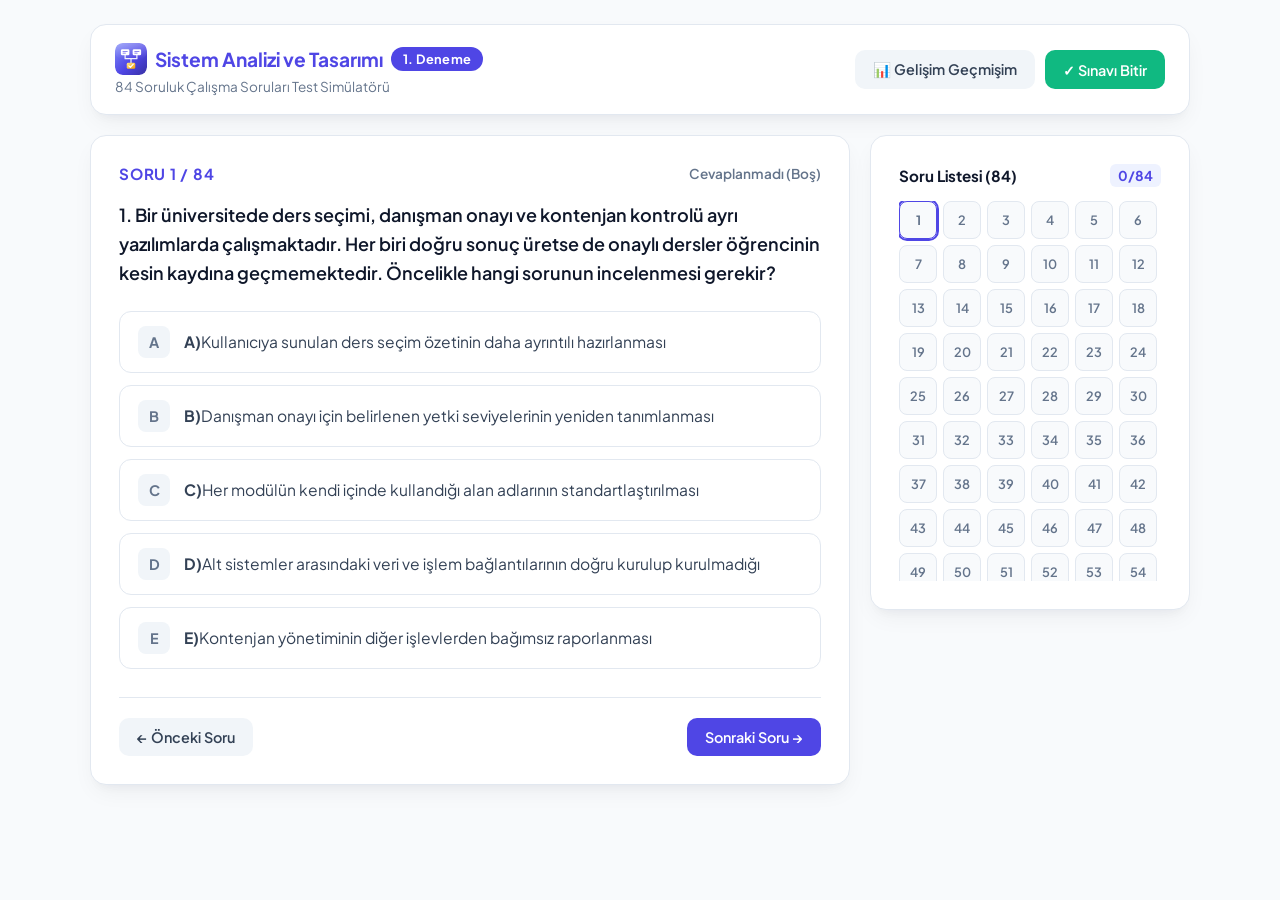
==== commit f12ede16: "1.1 cevaplanan soruların doğru olup olmadığı anında görülebilecek" ====
--- a/index.html
+++ b/index.html
@@ -184,7 +184,7 @@
 
       <div class="q-actions">
         <button class="btn btn-secondary" id="prevBtn" onclick="prevQuestion()">← Önceki Soru</button>
-        <button class="btn btn-danger" id="clearBtn" onclick="clearAnswer()">Boş Bırak / Temizle</button>
+        <button class="btn btn-danger" id="clearBtn" onclick="clearAnswer()" style="display:none">Boş Bırak / Temizle</button>
         <button class="btn btn-primary" id="nextBtn" onclick="nextQuestion()">Sonraki Soru →</button>
       </div>
     </div>
@@ -364,8 +364,13 @@
   const selectedOpt = userAnswers[q.id];
   const qStatusEl = document.getElementById("qStatus");
   if (selectedOpt) {
-    qStatusEl.innerText = `İşaretlenen: ${selectedOpt}`;
-    qStatusEl.style.color = "var(--primary)";
+    if (selectedOpt === q.answer) {
+      qStatusEl.innerText = "✓ Doğru!";
+      qStatusEl.style.color = "var(--success)";
+    } else {
+      qStatusEl.innerText = `✗ Yanlış! Doğru cevap: ${q.answer}`;
+      qStatusEl.style.color = "var(--danger)";
+    }
   } else {
     qStatusEl.innerText = "Cevaplanmadı (Boş)";
     qStatusEl.style.color = "var(--text-muted)";
@@ -380,13 +385,15 @@
 
     if (selectedOpt === key) item.classList.add("selected");
 
-    if (isReviewMode) {
+    // Şık işaretlendiği anda doğru/yanlış göster
+    if (selectedOpt) {
       if (key === q.answer) item.classList.add("correct");
-      else if (selectedOpt === key && key !== q.answer) item.classList.add("incorrect");
+      else if (selectedOpt === key) item.classList.add("incorrect");
+      item.style.cursor = "default";
     }
 
     item.onclick = () => {
-      if (isReviewMode) return;
+      if (isReviewMode || userAnswers[q.id]) return; // cevap kilitli
       selectOption(q.id, key);
     };
 
@@ -448,12 +455,8 @@
     if (!btn) return;
     btn.className = "palette-btn";
     if (idx === currentQuestionIndex) btn.classList.add("active");
-    if (isReviewMode) {
-      if (userAnswers[q.id] === q.answer) btn.classList.add("correct");
-      else if (userAnswers[q.id]) btn.classList.add("incorrect");
-    } else {
-      if (userAnswers[q.id]) btn.classList.add("answered");
-    }
+    if (userAnswers[q.id] === q.answer) btn.classList.add("correct");
+    else if (userAnswers[q.id]) btn.classList.add("incorrect");
   });
 }
 
@@ -521,7 +524,7 @@
   isReviewMode = false;
   
   updateAttemptBadges();
-  document.getElementById("clearBtn").style.display = "inline-flex";
+  document.getElementById("clearBtn").style.display = "none";
   document.getElementById("resultsScreen").style.display = "none";
   document.getElementById("examScreen").style.display = "grid";
   document.getElementById("finishBtnHeader").style.display = "inline-flex";
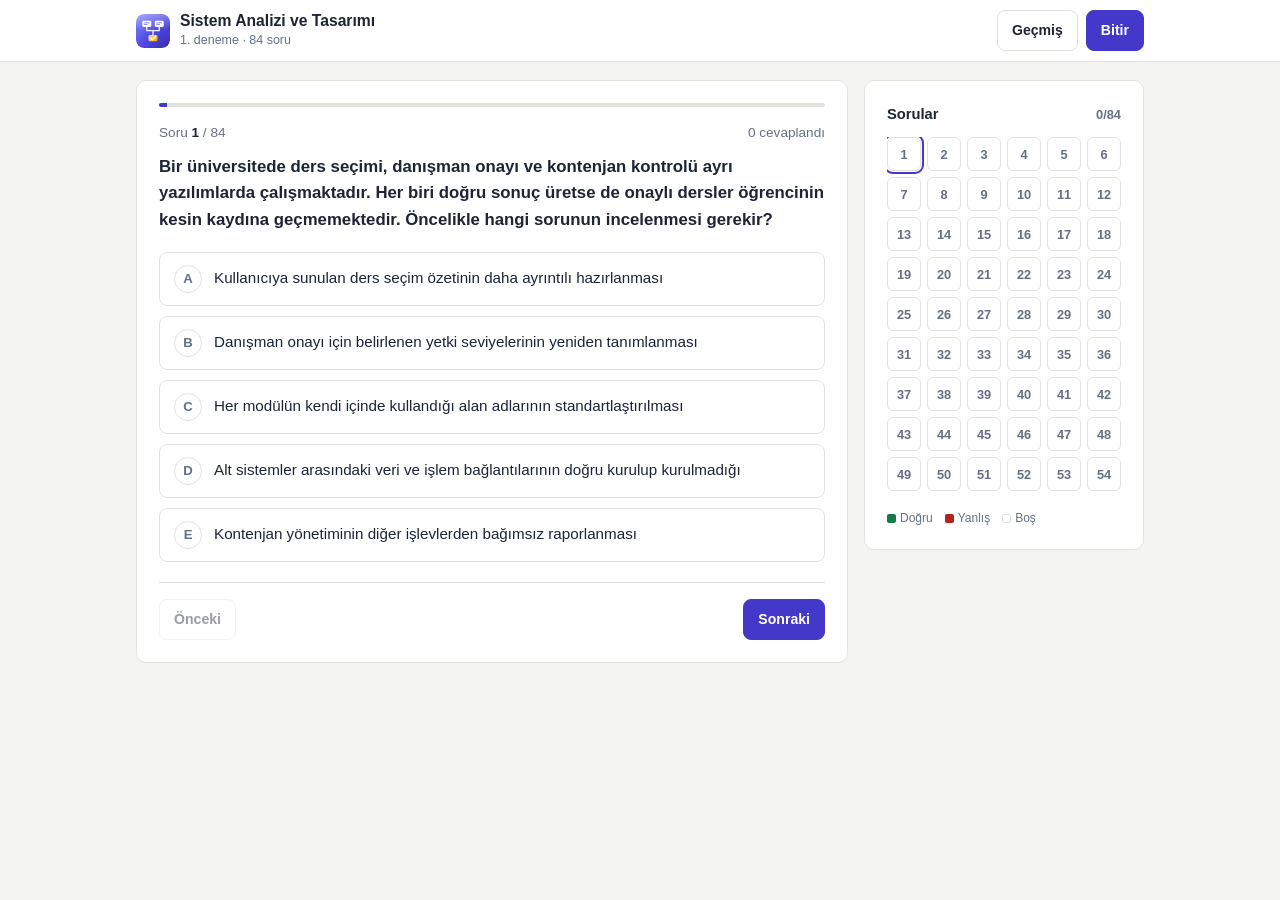
==== commit 4b94f1e1: "1.3 arayüz güncellemesi" ====
--- a/index.html
+++ b/index.html
@@ -18,229 +18,293 @@
   <meta property="og:image:height" content="630">
   <meta name="twitter:card" content="summary_large_image">
   <meta name="twitter:image" content="https://fatiherolbahar.github.io/sistem_analizi_tasar-m-/og-image.png">
-  <meta name="theme-color" content="#4f46e5">
-  <link rel="preconnect" href="https://fonts.googleapis.com">
-  <link rel="preconnect" href="https://fonts.gstatic.com" crossorigin>
-  <link href="https://fonts.googleapis.com/css2?family=Plus+Jakarta+Sans:wght@400;500;600;700;800&display=swap" rel="stylesheet">
+  <meta name="theme-color" content="#4338ca">
   <style>
     :root {
-      --primary: #4f46e5;
-      --primary-hover: #4338ca;
-      --bg-body: #f8fafc;
-      --bg-card: #ffffff;
-      --text-main: #0f172a;
-      --text-muted: #64748b;
-      --border: #e2e8f0;
-      --success: #10b981;
-      --danger: #ef4444;
-      --warning: #f59e0b;
-      --shadow: 0 10px 25px -5px rgba(15, 23, 42, 0.06), 0 8px 10px -6px rgba(15, 23, 42, 0.04);
-      --radius: 16px;
+      --accent: #4338ca;
+      --accent-soft: #eceefb;
+      --bg: #f4f4f2;
+      --surface: #ffffff;
+      --text: #1d2433;
+      --muted: #667085;
+      --line: #e3e3de;
+      --ok: #16794c;
+      --ok-soft: #e6f4ec;
+      --bad: #b42318;
+      --bad-soft: #fceceb;
+      --warn: #b54708;
+      --warn-soft: #fdf1e3;
+      --radius: 10px;
     }
-
-    * { box-sizing: border-box; margin: 0; padding: 0; font-family: 'Plus Jakarta Sans', sans-serif; }
-    body { background-color: var(--bg-body); color: var(--text-main); min-height: 100vh; padding: 24px 16px; display: flex; flex-direction: column; align-items: center; }
-    .container { width: 100%; max-width: 1100px; display: flex; flex-direction: column; gap: 20px; }
-
-    /* Header */
-    header { background: var(--bg-card); border: 1px solid var(--border); padding: 18px 24px; border-radius: var(--radius); display: flex; justify-content: space-between; align-items: center; box-shadow: var(--shadow); flex-wrap: wrap; gap: 12px; }
-    header h1 { font-size: 1.2rem; font-weight: 700; color: var(--primary); display: flex; align-items: center; gap: 8px; }
-    .attempt-badge { background: #4f46e5; color: #fff; padding: 4px 12px; border-radius: 9999px; font-size: 0.8rem; font-weight: 700; letter-spacing: 0.03em; }
-    .header-btns { display: flex; gap: 10px; }
-
-    /* Layout */
-    .exam-layout { display: grid; grid-template-columns: 1fr 320px; gap: 20px; align-items: start; }
-    @media (max-width: 900px) { .exam-layout { grid-template-columns: 1fr; } }
-
-    /* Question Card */
-    .card { background: var(--bg-card); border: 1px solid var(--border); border-radius: var(--radius); padding: 28px; box-shadow: var(--shadow); }
-    .q-meta { display: flex; justify-content: space-between; align-items: center; margin-bottom: 18px; }
-    .q-number { font-size: 0.95rem; font-weight: 700; color: var(--primary); text-transform: uppercase; letter-spacing: 0.05em; }
-    .q-status { font-size: 0.85rem; font-weight: 600; color: var(--text-muted); }
-    .q-text { font-size: 1.125rem; line-height: 1.6; font-weight: 600; color: var(--text-main); margin-bottom: 24px; }
-
-    /* Options */
-    .options-list { display: flex; flex-direction: column; gap: 12px; }
-    .option-item { display: flex; align-items: flex-start; gap: 14px; padding: 14px 18px; border: 1.5px solid var(--border); border-radius: 12px; cursor: pointer; transition: all 0.2s ease; background: #fff; }
-    .option-item:hover { border-color: var(--primary); background: #f8faff; transform: translateY(-1px); }
-    .option-item.selected { border-color: var(--primary); background: #eef2ff; }
-    .opt-key { width: 32px; height: 32px; border-radius: 8px; background: #f1f5f9; display: flex; align-items: center; justify-content: center; font-weight: 700; font-size: 0.9rem; color: var(--text-muted); flex-shrink: 0; transition: all 0.2s ease; }
-    .option-item.selected .opt-key { background: var(--primary); color: #fff; }
-    .opt-text { font-size: 0.975rem; line-height: 1.5; color: #334155; padding-top: 4px; }
-
-    /* Review Colors */
-    .option-item.correct { border-color: var(--success) !important; background: #ecfdf5 !important; }
-    .option-item.correct .opt-key { background: var(--success) !important; color: #fff !important; }
-    .option-item.incorrect { border-color: var(--danger) !important; background: #fef2f2 !important; }
-    .option-item.incorrect .opt-key { background: var(--danger) !important; color: #fff !important; }
-
-    /* Actions */
-    .q-actions { display: flex; justify-content: space-between; align-items: center; margin-top: 28px; padding-top: 20px; border-top: 1px solid var(--border); flex-wrap: wrap; gap: 10px; }
-    .btn { display: inline-flex; align-items: center; justify-content: center; gap: 8px; padding: 10px 18px; border-radius: 10px; font-weight: 600; font-size: 0.9rem; cursor: pointer; transition: all 0.2s; border: none; }
-    .btn-primary { background: var(--primary); color: #fff; }
-    .btn-primary:hover { background: var(--primary-hover); }
-    .btn-secondary { background: #f1f5f9; color: #334155; }
-    .btn-secondary:hover { background: #e2e8f0; }
-    .btn-danger { background: #fee2e2; color: var(--danger); }
-    .btn-danger:hover { background: #fecaca; }
-    .btn-success { background: var(--success); color: #fff; }
-    .btn-success:hover { background: #059669; }
-
-    /* Sidebar Palette */
-    .sidebar-card { position: sticky; top: 20px; }
-    .palette-title { font-size: 0.95rem; font-weight: 700; margin-bottom: 14px; display: flex; justify-content: space-between; align-items: center; }
-    .palette-grid { display: grid; grid-template-columns: repeat(6, 1fr); gap: 6px; max-height: 380px; overflow-y: auto; padding-right: 4px; }
-    .palette-btn { aspect-ratio: 1; border-radius: 8px; border: 1px solid var(--border); background: #f8fafc; font-size: 0.8rem; font-weight: 600; cursor: pointer; color: var(--text-muted); transition: 0.15s; }
-    .palette-btn:hover { border-color: var(--primary); }
-    .palette-btn.active { border-color: var(--primary); outline: 2px solid var(--primary); font-weight: 700; }
-    .palette-btn.answered { background: var(--primary); color: #fff; border-color: var(--primary); }
-    .palette-btn.correct { background: var(--success); color: #fff; border-color: var(--success); }
-    .palette-btn.incorrect { background: var(--danger); color: #fff; border-color: var(--danger); }
-
-    /* Results Screen */
-    .results-screen { display: none; }
-    .score-banner { text-align: center; padding: 36px 20px; background: linear-gradient(135deg, #eef2ff 0%, #faf5ff 100%); border-radius: 14px; margin-bottom: 24px; }
-    .attempt-title { font-size: 1.1rem; font-weight: 700; color: var(--primary); margin-bottom: 8px; text-transform: uppercase; }
-    .score-percentage { font-size: 3.5rem; font-weight: 800; color: var(--text-main); }
-    .score-label { font-size: 1.05rem; color: var(--text-muted); font-weight: 500; margin-top: 6px; }
-    .score-metrics { display: grid; grid-template-columns: repeat(auto-fit, minmax(130px, 1fr)); gap: 14px; margin-bottom: 24px; }
-    .metric-box { background: #f8fafc; border: 1px solid var(--border); padding: 16px; border-radius: 12px; text-align: center; }
-    .metric-box .num { font-size: 1.6rem; font-weight: 700; margin-bottom: 4px; }
-    .metric-box.c .num { color: var(--success); }
-    .metric-box.w .num { color: var(--danger); }
-    .metric-box.b .num { color: var(--warning); }
-    .metric-box.t .num { color: var(--primary); }
-    .metric-box .label { font-size: 0.85rem; color: var(--text-muted); font-weight: 600; }
-
-    /* Modal / History */
-    .modal-backdrop { position: fixed; inset: 0; background: rgba(15, 23, 42, 0.4); backdrop-filter: blur(4px); display: none; align-items: center; justify-content: center; z-index: 999; padding: 16px; }
-    .modal-box { background: #fff; border-radius: var(--radius); width: 100%; max-width: 650px; max-height: 85vh; overflow-y: auto; padding: 24px; box-shadow: 0 20px 25px -5px rgba(0,0,0,0.2); }
-    .modal-header { display: flex; justify-content: space-between; align-items: center; margin-bottom: 18px; }
-    .modal-header h2 { font-size: 1.25rem; font-weight: 700; color: var(--text-main); }
-    .close-btn { background: none; border: none; font-size: 1.5rem; cursor: pointer; color: var(--text-muted); }
-
-    .history-table { width: 100%; border-collapse: collapse; margin-top: 12px; }
-    .history-table th, .history-table td { padding: 12px 10px; font-size: 0.875rem; text-align: center; border-bottom: 1px solid var(--border); }
-    .history-table th { background: #f8fafc; color: var(--text-muted); font-weight: 600; }
-    .badge-percent { padding: 4px 10px; border-radius: 999px; font-weight: 700; font-size: 0.85rem; }
-    /* Mobil Uyumluluk */
+    * { box-sizing: border-box; margin: 0; padding: 0; }
+    [hidden] { display: none !important; }
     html { -webkit-text-size-adjust: 100%; }
-    button, .option-item, .palette-btn { -webkit-tap-highlight-color: transparent; touch-action: manipulation; }
-    .history-wrap { overflow-x: auto; }
-
-    @media (max-width: 900px) {
-      .sidebar-card { position: static; }
-      .palette-grid { grid-template-columns: repeat(auto-fill, minmax(42px, 1fr)); max-height: 260px; }
+    body {
+      font-family: -apple-system, BlinkMacSystemFont, "Segoe UI", Roboto, "Helvetica Neue", Arial, sans-serif;
+      background: var(--bg); color: var(--text); line-height: 1.5; min-height: 100vh;
     }
-
+    button { font: inherit; color: inherit; cursor: pointer; -webkit-tap-highlight-color: transparent; touch-action: manipulation; }
+
+    /* Üst çubuk */
+    .topbar { position: sticky; top: 0; z-index: 20; background: var(--surface); border-bottom: 1px solid var(--line); }
+    .topbar-in { max-width: 1040px; margin: 0 auto; padding: 10px 16px; display: flex; align-items: center; gap: 12px; }
+    .brand { display: flex; align-items: center; gap: 10px; min-width: 0; flex: 1; }
+    .brand img { width: 34px; height: 34px; border-radius: 8px; flex-shrink: 0; }
+    .brand-title { font-size: 0.98rem; font-weight: 700; line-height: 1.2; }
+    .brand-sub { font-size: 0.78rem; color: var(--muted); }
+    .top-actions { display: flex; gap: 8px; }
+
+    .btn { border: 1px solid var(--line); background: var(--surface); padding: 9px 14px; border-radius: 8px; font-size: 0.88rem; font-weight: 600; }
+    .btn:hover { background: #f1f1ee; }
+    .btn:disabled { opacity: 0.45; cursor: default; }
+    .btn-primary { background: var(--accent); border-color: var(--accent); color: #fff; }
+    .btn-primary:hover { background: #3730a3; }
+    .btn-danger { color: var(--bad); }
+    .btn-danger:hover { background: var(--bad-soft); }
+
+    main { max-width: 1040px; margin: 0 auto; padding: 18px 16px 96px; }
+    .panel { background: var(--surface); border: 1px solid var(--line); border-radius: var(--radius); padding: 22px; }
+
+    /* Sınav */
+    .exam-grid { display: grid; grid-template-columns: minmax(0, 1fr) 280px; gap: 16px; align-items: start; }
+    .progress { height: 4px; background: var(--line); border-radius: 4px; overflow: hidden; margin-bottom: 16px; }
+    .progress > span { display: block; height: 100%; background: var(--accent); width: 0; transition: width .25s; }
+    .q-meta { display: flex; justify-content: space-between; align-items: baseline; margin-bottom: 10px; font-size: 0.85rem; color: var(--muted); }
+    .q-meta b { color: var(--text); }
+    .q-text { font-size: 1.05rem; font-weight: 600; line-height: 1.6; margin-bottom: 18px; }
+    .options { display: flex; flex-direction: column; gap: 10px; }
+    .opt { display: flex; gap: 12px; align-items: flex-start; text-align: left; width: 100%; padding: 12px 14px; border: 1px solid var(--line); border-radius: 8px; background: var(--surface); }
+    .opt:not(:disabled):hover { border-color: var(--accent); background: var(--accent-soft); }
+    .opt-key { flex-shrink: 0; width: 28px; height: 28px; border-radius: 50%; border: 1px solid var(--line); display: flex; align-items: center; justify-content: center; font-size: 0.82rem; font-weight: 700; color: var(--muted); }
+    .opt-text { font-size: 0.95rem; padding-top: 2px; }
+    .opt.correct { border-color: var(--ok); background: var(--ok-soft); }
+    .opt.correct .opt-key { background: var(--ok); border-color: var(--ok); color: #fff; }
+    .opt.wrong { border-color: var(--bad); background: var(--bad-soft); }
+    .opt.wrong .opt-key { background: var(--bad); border-color: var(--bad); color: #fff; }
+    .opt:disabled { cursor: default; color: inherit; }
+    .feedback { margin-top: 14px; padding: 11px 14px; border-radius: 8px; font-size: 0.92rem; font-weight: 600; }
+    .feedback.ok { background: var(--ok-soft); color: var(--ok); }
+    .feedback.bad { background: var(--bad-soft); color: var(--bad); }
+    .nav-row { display: flex; justify-content: space-between; gap: 10px; margin-top: 20px; padding-top: 16px; border-top: 1px solid var(--line); }
+
+    /* Soru listesi */
+    .side-title { display: flex; justify-content: space-between; align-items: center; font-weight: 700; font-size: 0.92rem; margin-bottom: 12px; }
+    .side-count { font-size: 0.8rem; color: var(--muted); font-weight: 600; }
+    .palette { display: grid; grid-template-columns: repeat(6, 1fr); gap: 6px; max-height: 360px; overflow-y: auto; }
+    .pbtn { aspect-ratio: 1; border: 1px solid var(--line); background: var(--surface); border-radius: 6px; font-size: 0.8rem; font-weight: 600; color: var(--muted); }
+    .pbtn.ok { background: var(--ok); border-color: var(--ok); color: #fff; }
+    .pbtn.bad { background: var(--bad); border-color: var(--bad); color: #fff; }
+    .pbtn.active { outline: 2px solid var(--accent); outline-offset: 1px; }
+    .legend { display: flex; gap: 12px; margin-top: 12px; font-size: 0.75rem; color: var(--muted); }
+    .legend i { display: inline-block; width: 9px; height: 9px; border-radius: 2px; margin-right: 4px; vertical-align: -1px; }
+
+    /* Mobil alt çubuk */
+    .bottombar { display: none; }
+    .sheet-backdrop { display: none; }
+
+    /* Sonuç */
+    .score-box { text-align: center; padding: 26px 12px 22px; border-bottom: 1px solid var(--line); margin-bottom: 18px; }
+    .score-kicker { font-size: 0.85rem; color: var(--muted); font-weight: 600; }
+    .score-num { font-size: 3.2rem; font-weight: 800; line-height: 1.15; margin: 4px 0; }
+    .score-msg { color: var(--muted); font-size: 0.95rem; }
+    .stats { display: grid; grid-template-columns: repeat(4, 1fr); gap: 10px; margin-bottom: 18px; }
+    .stat { border: 1px solid var(--line); border-radius: 8px; padding: 12px 6px; text-align: center; }
+    .stat b { display: block; font-size: 1.4rem; line-height: 1.2; }
+    .stat span { font-size: 0.78rem; color: var(--muted); font-weight: 600; }
+    .stat.ok b { color: var(--ok); } .stat.bad b { color: var(--bad); } .stat.warn b { color: var(--warn); }
+    .btn-row { display: flex; gap: 10px; flex-wrap: wrap; }
+
+    /* Geçmiş */
+    .page-head { display: flex; align-items: center; justify-content: space-between; gap: 10px; margin-bottom: 14px; flex-wrap: wrap; }
+    .page-head h2 { font-size: 1.15rem; }
+    .chart { display: flex; align-items: flex-end; gap: 6px; height: 120px; padding: 6px 0 0; overflow-x: auto; }
+    .chart-col { flex: 0 0 auto; min-width: 34px; display: flex; flex-direction: column; justify-content: flex-end; align-items: center; height: 100%; gap: 4px; }
+    .chart-bar { width: 22px; background: var(--accent); border-radius: 4px 4px 0 0; min-height: 3px; }
+    .chart-col small { font-size: 0.7rem; color: var(--muted); }
+    .chart-col em { font-size: 0.7rem; font-style: normal; font-weight: 700; }
+    .hist-list { display: flex; flex-direction: column; gap: 10px; margin-top: 14px; }
+    .hist-item { display: flex; align-items: center; gap: 14px; width: 100%; text-align: left; padding: 14px 16px; background: var(--surface); border: 1px solid var(--line); border-radius: var(--radius); }
+    .hist-item:hover { border-color: var(--accent); }
+    .hist-pct { flex-shrink: 0; width: 62px; text-align: center; font-size: 1.15rem; font-weight: 800; }
+    .hist-main { flex: 1; min-width: 0; }
+    .hist-main b { display: block; font-size: 0.98rem; }
+    .hist-main span { font-size: 0.78rem; color: var(--muted); }
+    .hist-counts { font-size: 0.82rem; font-weight: 700; white-space: nowrap; }
+    .c-ok { color: var(--ok); } .c-bad { color: var(--bad); } .c-warn { color: var(--warn); }
+    .chev { color: var(--muted); font-size: 1.2rem; }
+    .empty { text-align: center; color: var(--muted); padding: 30px 10px; }
+
+    /* Deneme detayı */
+    .chips { display: flex; gap: 8px; flex-wrap: wrap; margin: 16px 0 12px; }
+    .chip { border: 1px solid var(--line); background: var(--surface); border-radius: 999px; padding: 6px 13px; font-size: 0.83rem; font-weight: 600; }
+    .chip.on { background: var(--text); border-color: var(--text); color: #fff; }
+    .qlist { display: flex; flex-direction: column; gap: 10px; }
+    details.qcard { background: var(--surface); border: 1px solid var(--line); border-radius: var(--radius); }
+    details.qcard > summary { list-style: none; cursor: pointer; padding: 13px 14px; display: flex; gap: 10px; align-items: flex-start; }
+    details.qcard > summary::-webkit-details-marker { display: none; }
+    .qno { flex-shrink: 0; min-width: 34px; height: 24px; padding: 0 6px; border-radius: 6px; font-size: 0.78rem; font-weight: 700; display: flex; align-items: center; justify-content: center; color: #fff; }
+    .qno.ok { background: var(--ok); } .qno.bad { background: var(--bad); } .qno.blank { background: var(--warn); }
+    .qsum { flex: 1; min-width: 0; font-size: 0.9rem; font-weight: 600; display: -webkit-box; -webkit-line-clamp: 2; -webkit-box-orient: vertical; overflow: hidden; }
+    details[open] .qsum { display: block; }
+    .qbody { padding: 0 14px 14px; }
+    .qbody .options { gap: 8px; margin-top: 4px; }
+    .opt.static { cursor: default; }
+    .tag { margin-left: auto; padding-left: 8px; flex-shrink: 0; font-size: 0.72rem; font-weight: 700; }
+    .opt.correct .tag { color: var(--ok); } .opt.wrong .tag { color: var(--bad); }
+    .note { padding: 11px 14px; background: var(--warn-soft); color: var(--warn); border-radius: 8px; font-size: 0.88rem; margin-top: 14px; }
+
+    /* Tablet / mobil */
+    @media (max-width: 860px) {
+      .exam-grid { grid-template-columns: 1fr; }
+      #palettePanel {
+        position: fixed; left: 0; right: 0; bottom: 0; z-index: 40; border-radius: 16px 16px 0 0;
+        transform: translateY(105%); transition: transform .25s; max-height: 72vh; overflow-y: auto; padding-bottom: 24px;
+      }
+      #palettePanel.open { transform: none; }
+      .palette { grid-template-columns: repeat(auto-fill, minmax(44px, 1fr)); max-height: none; }
+      .sheet-backdrop.open { display: block; position: fixed; inset: 0; background: rgba(15,20,35,.45); z-index: 30; }
+      .bottombar {
+        display: flex; position: fixed; left: 0; right: 0; bottom: 0; z-index: 25; background: var(--surface);
+        border-top: 1px solid var(--line); padding: 10px 12px calc(10px + env(safe-area-inset-bottom)); gap: 8px;
+      }
+      .bottombar .btn { flex: 1; padding: 13px 8px; }
+      .bottombar .btn-mid { flex: 0 0 auto; padding: 13px 14px; }
+      .nav-row { display: none; }
+    }
     @media (max-width: 600px) {
-      body { padding: 12px 10px; }
-      .container { gap: 14px; }
-      header { padding: 14px; }
-      header h1 { font-size: 1rem; flex-wrap: wrap; }
-      .header-btns { width: 100%; }
-      .header-btns .btn { flex: 1; padding: 10px 8px; font-size: 0.82rem; }
-      .card { padding: 16px; }
-      .q-text { font-size: 1rem; margin-bottom: 18px; }
-      .option-item { padding: 12px; gap: 10px; }
-      .opt-key { width: 30px; height: 30px; }
-      .opt-text { font-size: 0.93rem; }
-      .q-actions { flex-direction: column-reverse; align-items: stretch; margin-top: 20px; }
-      .q-actions .btn { width: 100%; padding: 13px 18px; }
-      .score-banner { padding: 24px 12px; }
-      .score-percentage { font-size: 2.8rem; }
-      .score-metrics { grid-template-columns: repeat(2, 1fr); }
-      #resultsScreen .card > div:last-child { flex-direction: column; }
-      #resultsScreen .card > div:last-child .btn { width: 100%; }
-      .modal-box { padding: 16px; max-height: 90vh; }
-      .history-table th, .history-table td { padding: 8px 4px; font-size: 0.78rem; }
+      main { padding: 12px 10px 100px; }
+      .panel { padding: 16px; }
+      .topbar-in { padding: 8px 10px; }
+      .brand-sub { display: none; }
+      .top-actions .btn { padding: 8px 11px; font-size: 0.82rem; }
+      .q-text { font-size: 1rem; }
+      .opt { padding: 12px 11px; gap: 10px; }
+      .stats { grid-template-columns: repeat(2, 1fr); }
+      .score-num { font-size: 2.7rem; }
+      .btn-row .btn { flex: 1 1 100%; padding: 13px; }
+      .hist-item { padding: 12px; gap: 10px; }
+      .hist-pct { width: 52px; font-size: 1.05rem; }
+      .hist-counts { display: none; }
     }
   </style>
 </head>
 <body>
 
-<div class="container">
-  <!-- Header -->
-  <header>
-    <div>
-      <h1><img src="logo.svg" alt="Logo" style="width:32px;height:32px;border-radius:8px;"> Sistem Analizi ve Tasarımı <span id="currentAttemptHeaderBadge" class="attempt-badge">1. Deneme</span></h1>
-      <span style="font-size: 0.85rem; color: var(--text-muted);">84 Soruluk Çalışma Soruları Test Simülatörü</span>
-    </div>
-    <div class="header-btns">
-      <button class="btn btn-secondary" onclick="openHistoryModal()">📊 Gelişim Geçmişim</button>
-      <button id="finishBtnHeader" class="btn btn-success" onclick="finishExam()">✓ Sınavı Bitir</button>
-    </div>
-  </header>
-
-  <!-- Exam Screen -->
-  <div id="examScreen" class="exam-layout">
-    <div class="card">
+<header class="topbar">
+  <div class="topbar-in">
+    <div class="brand">
+      <img src="logo.svg" alt="Logo">
+      <div>
+        <div class="brand-title">Sistem Analizi ve Tasarımı</div>
+        <div class="brand-sub" id="brandSub">Sınav simülatörü · 84 soru</div>
+      </div>
+    </div>
+    <div class="top-actions">
+      <button class="btn" id="btnHistory" onclick="openHistory()">Geçmiş</button>
+      <button class="btn btn-primary" id="btnFinish" onclick="finishExam()">Bitir</button>
+    </div>
+  </div>
+</header>
+
+<main>
+  <!-- Sınav -->
+  <section id="examScreen" class="exam-grid">
+    <div class="panel">
+      <div class="progress"><span id="progressBar"></span></div>
       <div class="q-meta">
-        <span class="q-number" id="qNumber">Soru 1 / 84</span>
-        <span class="q-status" id="qStatus">Cevaplanmadı</span>
-      </div>
-      <div class="q-text" id="qText">Yükleniyor...</div>
-      <div class="options-list" id="optionsList"></div>
-
-      <div class="q-actions">
-        <button class="btn btn-secondary" id="prevBtn" onclick="prevQuestion()">← Önceki Soru</button>
-        <button class="btn btn-danger" id="clearBtn" onclick="clearAnswer()" style="display:none">Boş Bırak / Temizle</button>
-        <button class="btn btn-primary" id="nextBtn" onclick="nextQuestion()">Sonraki Soru →</button>
-      </div>
-    </div>
-
-    <!-- Sidebar Palette -->
-    <div class="card sidebar-card">
-      <div class="palette-title">
-        <span>Soru Listesi (84)</span>
-        <span id="answeredCount" style="font-size: 0.85rem; background:#eef2ff; color:var(--primary); padding:3px 8px; border-radius:6px; font-weight:700;">0/84</span>
-      </div>
-      <div class="palette-grid" id="paletteGrid"></div>
-    </div>
-  </div>
-
-  <!-- Results Screen -->
-  <div id="resultsScreen" class="results-screen">
-    <div class="card">
-      <div class="score-banner">
-        <div class="attempt-title" id="resAttemptTitle">1. Deneme Tamamlandı!</div>
-        <div class="score-percentage" id="resPercentage">%0</div>
-        <div class="score-label" id="resFeedback">Tebrikler!</div>
-      </div>
-
-      <div class="score-metrics">
-        <div class="metric-box t"><div class="num">84</div><div class="label">Toplam Soru</div></div>
-        <div class="metric-box c"><div class="num" id="resCorrect">0</div><div class="label">Doğru</div></div>
-        <div class="metric-box w"><div class="num" id="resWrong">0</div><div class="label">Yanlış</div></div>
-        <div class="metric-box b"><div class="num" id="resBlank">0</div><div class="label">Boş</div></div>
-      </div>
-
-      <div style="display: flex; gap: 12px; justify-content: center; flex-wrap: wrap;">
-        <button class="btn btn-success" id="nextAttemptBtn" onclick="startNextAttempt()" style="font-size: 1rem; padding: 12px 24px;">🔄 2. Denemeye Başla</button>
-        <button class="btn btn-primary" onclick="reviewExam()">🔍 Cevapları İncele</button>
-        <button class="btn btn-secondary" onclick="openHistoryModal()">📊 Deneme Geçmişini Gör</button>
-      </div>
-    </div>
-  </div>
+        <span id="qNumber"></span>
+        <span id="qAnswered"></span>
+      </div>
+      <div class="q-text" id="qText"></div>
+      <div class="options" id="optionsList"></div>
+      <div class="feedback" id="feedback" hidden></div>
+      <div class="nav-row">
+        <button class="btn" id="prevBtn" onclick="prevQuestion()">Önceki</button>
+        <button class="btn btn-primary" id="nextBtn" onclick="nextQuestion()">Sonraki</button>
+      </div>
+    </div>
+
+    <aside class="panel" id="palettePanel">
+      <div class="side-title"><span>Sorular</span><span class="side-count" id="answeredCount"></span></div>
+      <div class="palette" id="paletteGrid"></div>
+      <div class="legend">
+        <span><i style="background:var(--ok)"></i>Doğru</span>
+        <span><i style="background:var(--bad)"></i>Yanlış</span>
+        <span><i style="background:#fff;border:1px solid var(--line)"></i>Boş</span>
+      </div>
+    </aside>
+  </section>
+
+  <!-- Sonuç -->
+  <section id="resultsScreen" hidden>
+    <div class="panel">
+      <div class="score-box">
+        <div class="score-kicker" id="resTitle"></div>
+        <div class="score-num" id="resPercent"></div>
+        <div class="score-msg" id="resMsg"></div>
+      </div>
+      <div class="stats">
+        <div class="stat"><b>84</b><span>Toplam</span></div>
+        <div class="stat ok"><b id="resCorrect">0</b><span>Doğru</span></div>
+        <div class="stat bad"><b id="resWrong">0</b><span>Yanlış</span></div>
+        <div class="stat warn"><b id="resBlank">0</b><span>Boş</span></div>
+      </div>
+      <div class="btn-row">
+        <button class="btn btn-primary" onclick="openDetail(lastSavedIndex)">Soruları incele</button>
+        <button class="btn" onclick="startNewAttempt()" id="newAttemptBtn">Yeni deneme</button>
+        <button class="btn" onclick="openHistory()">Geçmiş</button>
+      </div>
+    </div>
+  </section>
+
+  <!-- Geçmiş -->
+  <section id="historyScreen" hidden>
+    <div class="page-head">
+      <h2>Gelişim geçmişi</h2>
+      <div class="btn-row">
+        <button class="btn" onclick="backToExam()">Sınava dön</button>
+        <button class="btn btn-danger" onclick="clearHistory()" id="clearAllBtn">Tümünü sil</button>
+      </div>
+    </div>
+    <div class="panel" id="chartPanel">
+      <div class="side-title"><span>Başarı grafiği</span><span class="side-count">Deneme başına doğru yüzdesi</span></div>
+      <div class="chart" id="chart"></div>
+    </div>
+    <div class="hist-list" id="historyList"></div>
+  </section>
+
+  <!-- Deneme detayı -->
+  <section id="detailScreen" hidden>
+    <div class="page-head">
+      <button class="btn" onclick="openHistory()">← Geçmiş</button>
+      <button class="btn btn-danger" onclick="deleteAttempt()" id="deleteAttemptBtn">Bu denemeyi sil</button>
+    </div>
+    <div class="panel">
+      <div class="score-kicker" id="dTitle"></div>
+      <div class="score-num" id="dPercent" style="font-size:2.4rem"></div>
+      <div class="score-msg" id="dDate"></div>
+      <div class="stats" style="margin:16px 0 0">
+        <div class="stat"><b id="dTotal">84</b><span>Toplam</span></div>
+        <div class="stat ok"><b id="dCorrect"></b><span>Doğru</span></div>
+        <div class="stat bad"><b id="dWrong"></b><span>Yanlış</span></div>
+        <div class="stat warn"><b id="dBlank"></b><span>Boş</span></div>
+      </div>
+      <div id="dNote" class="note" hidden>Bu deneme eski sürümde kaydedildiği için soru bazlı detay yok. Yeni denemelerde detaylar saklanır.</div>
+    </div>
+    <div id="dQuestions" hidden>
+      <div class="chips" id="chips"></div>
+      <div class="qlist" id="qlist"></div>
+    </div>
+  </section>
+</main>
+
+<!-- Mobil alt çubuk -->
+<div class="bottombar" id="bottomBar">
+  <button class="btn" id="mPrev" onclick="prevQuestion()">Önceki</button>
+  <button class="btn btn-mid" onclick="togglePalette()" id="mList">Sorular</button>
+  <button class="btn btn-primary" id="mNext" onclick="nextQuestion()">Sonraki</button>
 </div>
-
-<!-- History Modal -->
-<div class="modal-backdrop" id="historyModal">
-  <div class="modal-box">
-    <div class="modal-header">
-      <h2>🏆 Deneme ve Gelişim Geçmişi</h2>
-      <button class="close-btn" onclick="closeHistoryModal()">&times;</button>
-    </div>
-    <p style="font-size: 0.9rem; color: var(--text-muted); margin-bottom: 16px;">
-      1. denemeden son denemeye kadar kaydettiğin tüm başarı puanların buradadır. Gelişimini buradan adım adım izleyebilirsin.
-    </p>
-    <div id="historyContent"></div>
-    <div style="margin-top: 20px; display: flex; justify-content: space-between;">
-      <button class="btn btn-danger" onclick="clearHistory()">Tüm Geçmişi Sıfırla</button>
-      <button class="btn btn-secondary" onclick="closeHistoryModal()">Kapat</button>
-    </div>
-  </div>
-</div>
+<div class="sheet-backdrop" id="backdrop" onclick="togglePalette(false)"></div>
 
 <script>
 // 84 Soru ve Cevap Veri Seti (Eksiksiz)
@@ -331,288 +395,359 @@
   { id: 84, text: "Bir kurumun müşteri şikâyet sisteminde teknik altyapı sorunsuzdur, fakat kullanıcılar yeni sürece ilişkin eğitim almamış ve farklı kayıt kuralları kullanmaktadır. Hangi adım öncelikle doğru olur?", options: { A: "İş kurallarını düzenlemeden yeni ekranlar eklemek", B: "Mevcut veri farklılıklarını önemsemeyip yalnızca donanım artırmak", C: "Sistemin doğruluğunu yalnızca sunucu hızına bakarak yeterli saymak", D: "Personelin tüm işlemleri tekrar kâğıda almasını kalıcı hedef belirlemek", E: "Kullanıcı, süreç ve ortak veri kurallarını netleştirip eğitim ile uygulamayı uyumlu hâle getirmek" }, answer: "E" }
 ];
 
-let currentQuestionIndex = 0;
-let userAnswers = {};
-let isReviewMode = false;
-
-// Deneme Numarasını Al
-function getAttemptCount() {
-  const history = JSON.parse(localStorage.getItem("examHistory") || "[]");
-  return history.length;
-}
-
-function updateAttemptBadges() {
-  const nextAttemptNum = getAttemptCount() + 1;
-  document.getElementById("currentAttemptHeaderBadge").innerText = `${nextAttemptNum}. Deneme`;
-}
-
-// Sayfa Yüklendiğinde
+const KEY_HISTORY = "examHistory";
+const KEY_PROGRESS = "examProgress";
+const TOTAL = questionsData.length;
+const $ = (id) => document.getElementById(id);
+
+let cur = 0;
+let answers = {};
+let viewIndex = null;       // detay ekranında açık olan deneme
+let lastSavedIndex = null;  // en son bitirilen deneme
+let detailFilter = "all";
+let screen = "exam";
+
+/* ---------- Depolama ---------- */
+function getHistory() {
+  try { return JSON.parse(localStorage.getItem(KEY_HISTORY) || "[]"); } catch (e) { return []; }
+}
+function setHistory(h) { localStorage.setItem(KEY_HISTORY, JSON.stringify(h)); }
+function saveProgress() { localStorage.setItem(KEY_PROGRESS, JSON.stringify({ answers, cur })); }
+function loadProgress() {
+  try {
+    const p = JSON.parse(localStorage.getItem(KEY_PROGRESS) || "null");
+    if (p && p.answers) { answers = p.answers; cur = Math.min(p.cur || 0, TOTAL - 1); }
+  } catch (e) {}
+}
+
+/* ---------- Ekran yönetimi ---------- */
+function showScreen(name) {
+  screen = name;
+  ["exam", "results", "history", "detail"].forEach((s) => { $(s + "Screen").hidden = (s !== name); });
+  $("btnFinish").hidden = (name !== "exam");
+  $("btnHistory").hidden = (name === "history" || name === "detail");
+  $("bottomBar").style.display = (name === "exam") ? "" : "none";
+  togglePalette(false);
+  window.scrollTo(0, 0);
+}
+
+function togglePalette(force) {
+  const open = (force === undefined) ? !$("palettePanel").classList.contains("open") : force;
+  $("palettePanel").classList.toggle("open", open);
+  $("backdrop").classList.toggle("open", open);
+}
+
+function updateBrand() {
+  $("brandSub").innerText = `${getHistory().length + 1}. deneme · ${TOTAL} soru`;
+}
+
+/* ---------- Sınav ekranı ---------- */
+function renderQuestion() {
+  const q = questionsData[cur];
+  const chosen = answers[q.id];
+
+  $("qNumber").innerHTML = `Soru <b>${cur + 1}</b> / ${TOTAL}`;
+  $("qAnswered").innerText = `${Object.keys(answers).length} cevaplandı`;
+  $("progressBar").style.width = `${((cur + 1) / TOTAL) * 100}%`;
+  $("qText").innerText = q.text;
+
+  const list = $("optionsList");
+  list.innerHTML = "";
+  for (const [key, val] of Object.entries(q.options)) {
+    const b = document.createElement("button");
+    b.className = "opt";
+    if (chosen) {
+      b.disabled = true;
+      if (key === q.answer) b.classList.add("correct");
+      else if (key === chosen) b.classList.add("wrong");
+    }
+    const k = document.createElement("span");
+    k.className = "opt-key";
+    k.innerText = key;
+    const t = document.createElement("span");
+    t.className = "opt-text";
+    t.innerText = val;
+    b.append(k, t);
+    b.onclick = () => selectOption(q.id, key);
+    list.appendChild(b);
+  }
+
+  const fb = $("feedback");
+  if (chosen) {
+    fb.hidden = false;
+    if (chosen === q.answer) { fb.className = "feedback ok"; fb.innerText = "Doğru cevap."; }
+    else { fb.className = "feedback bad"; fb.innerText = `Yanlış. Doğru cevap: ${q.answer}`; }
+  } else {
+    fb.hidden = true;
+  }
+
+  const last = (cur === TOTAL - 1);
+  ["prevBtn", "mPrev"].forEach((id) => { $(id).disabled = (cur === 0); });
+  ["nextBtn", "mNext"].forEach((id) => { $(id).innerText = last ? "Bitir" : "Sonraki"; });
+
+  renderPalette();
+}
+
+function selectOption(id, key) {
+  if (answers[id]) return; // cevap kilitli
+  answers[id] = key;
+  saveProgress();
+  renderQuestion();
+}
+
+function nextQuestion() {
+  if (cur < TOTAL - 1) { cur++; saveProgress(); renderQuestion(); window.scrollTo(0, 0); }
+  else finishExam();
+}
+function prevQuestion() {
+  if (cur > 0) { cur--; saveProgress(); renderQuestion(); window.scrollTo(0, 0); }
+}
+function goTo(i) { cur = i; saveProgress(); renderQuestion(); togglePalette(false); window.scrollTo(0, 0); }
+
+function renderPalette() {
+  const grid = $("paletteGrid");
+  if (!grid.children.length) {
+    questionsData.forEach((q, i) => {
+      const b = document.createElement("button");
+      b.className = "pbtn";
+      b.id = "p" + q.id;
+      b.innerText = q.id;
+      b.onclick = () => goTo(i);
+      grid.appendChild(b);
+    });
+  }
+  let ok = 0;
+  questionsData.forEach((q, i) => {
+    const b = $("p" + q.id);
+    b.className = "pbtn";
+    const a = answers[q.id];
+    if (a) { b.classList.add(a === q.answer ? "ok" : "bad"); if (a === q.answer) ok++; }
+    if (i === cur) b.classList.add("active");
+  });
+  $("answeredCount").innerText = `${Object.keys(answers).length}/${TOTAL}`;
+}
+
+/* ---------- Bitirme ve sonuç ---------- */
+function stats(ans) {
+  let correct = 0, wrong = 0, blank = 0;
+  questionsData.forEach((q) => {
+    const a = ans[q.id];
+    if (!a) blank++; else if (a === q.answer) correct++; else wrong++;
+  });
+  return { correct, wrong, blank, pct: Math.round((correct / TOTAL) * 100) };
+}
+
+function feedbackText(p) {
+  if (p >= 85) return "Çok iyi, konulara hakimsin.";
+  if (p >= 70) return "İyi gidiyorsun. Yanlışlarını incelemeni öneririm.";
+  if (p >= 50) return "Fena değil. Yanlış yaptığın konulara tekrar bak.";
+  return "Biraz daha tekrar gerekiyor. Soruları inceleyip yeniden dene.";
+}
+
+function finishExam() {
+  const unanswered = TOTAL - Object.keys(answers).length;
+  const msg = unanswered > 0
+    ? `${unanswered} soru boş. Yine de bitirmek istiyor musun?`
+    : "Sınavı bitirmek istiyor musun?";
+  if (!confirm(msg)) return;
+
+  const s = stats(answers);
+  const history = getHistory();
+  const num = history.length + 1;
+  history.push({
+    attemptNumber: num,
+    date: new Date().toLocaleString("tr-TR"),
+    correct: s.correct, wrong: s.wrong, blank: s.blank, percentage: s.pct,
+    answers: answers
+  });
+  setHistory(history);
+  localStorage.removeItem(KEY_PROGRESS);
+  lastSavedIndex = history.length - 1;
+
+  $("resTitle").innerText = `${num}. deneme tamamlandı`;
+  $("resPercent").innerText = `%${s.pct}`;
+  $("resMsg").innerText = feedbackText(s.pct);
+  $("resCorrect").innerText = s.correct;
+  $("resWrong").innerText = s.wrong;
+  $("resBlank").innerText = s.blank;
+  $("newAttemptBtn").innerText = `${num + 1}. denemeye başla`;
+  showScreen("results");
+}
+
+function startNewAttempt() {
+  answers = {};
+  cur = 0;
+  localStorage.removeItem(KEY_PROGRESS);
+  updateBrand();
+  renderQuestion();
+  showScreen("exam");
+}
+
+function backToExam() {
+  updateBrand();
+  renderQuestion();
+  showScreen("exam");
+}
+
+/* ---------- Geçmiş ---------- */
+function pctColor(p) { return p >= 70 ? "c-ok" : (p >= 50 ? "c-warn" : "c-bad"); }
+
+function openHistory() {
+  const history = getHistory();
+  const list = $("historyList");
+  const chart = $("chart");
+  list.innerHTML = "";
+  chart.innerHTML = "";
+  $("chartPanel").hidden = history.length < 1;
+  $("clearAllBtn").hidden = history.length < 1;
+
+  if (history.length === 0) {
+    list.innerHTML = `<div class="panel empty">Henüz tamamlanmış bir deneme yok. İlk denemeni bitirdiğinde burada görünecek.</div>`;
+  }
+
+  history.forEach((h, i) => {
+    const col = document.createElement("div");
+    col.className = "chart-col";
+    col.innerHTML = `<em class="${pctColor(h.percentage)}">${h.percentage}</em><div class="chart-bar" style="height:${Math.max(h.percentage, 3) * 0.7}px"></div><small>${h.attemptNumber}</small>`;
+    chart.appendChild(col);
+  });
+
+  history.map((h, i) => ({ h, i })).reverse().forEach(({ h, i }) => {
+    const b = document.createElement("button");
+    b.className = "hist-item";
+    b.innerHTML = `
+      <div class="hist-pct ${pctColor(h.percentage)}">%${h.percentage}</div>
+      <div class="hist-main"><b>${h.attemptNumber}. Deneme</b><span>${h.date}</span></div>
+      <div class="hist-counts"><span class="c-ok">${h.correct} D</span> · <span class="c-bad">${h.wrong} Y</span> · <span class="c-warn">${h.blank} B</span></div>
+      <div class="chev">›</div>`;
+    b.onclick = () => openDetail(i);
+    list.appendChild(b);
+  });
+
+  showScreen("history");
+}
+
+function clearHistory() {
+  if (confirm("Tüm deneme geçmişi silinecek. Emin misin?")) {
+    localStorage.removeItem(KEY_HISTORY);
+    updateBrand();
+    openHistory();
+  }
+}
+
+/* ---------- Deneme detayı ---------- */
+function openDetail(i) {
+  const h = getHistory()[i];
+  if (!h) { openHistory(); return; }
+  viewIndex = i;
+  detailFilter = "all";
+
+  $("dTitle").innerText = `${h.attemptNumber}. Deneme`;
+  $("dPercent").innerText = `%${h.percentage}`;
+  $("dDate").innerText = h.date;
+  $("dCorrect").innerText = h.correct;
+  $("dWrong").innerText = h.wrong;
+  $("dBlank").innerText = h.blank;
+
+  const hasDetail = !!h.answers;
+  $("dNote").hidden = hasDetail;
+  $("dQuestions").hidden = !hasDetail;
+  if (hasDetail) renderDetailList();
+  showScreen("detail");
+}
+
+function statusOf(q, ans) {
+  const a = ans[q.id];
+  if (!a) return "blank";
+  return a === q.answer ? "ok" : "bad";
+}
+
+function renderDetailList() {
+  const h = getHistory()[viewIndex];
+  const ans = h.answers;
+  const counts = { all: TOTAL, bad: h.wrong, ok: h.correct, blank: h.blank };
+  const labels = { all: "Tümü", bad: "Yanlış", ok: "Doğru", blank: "Boş" };
+
+  const chips = $("chips");
+  chips.innerHTML = "";
+  Object.keys(labels).forEach((k) => {
+    const c = document.createElement("button");
+    c.className = "chip" + (detailFilter === k ? " on" : "");
+    c.innerText = `${labels[k]} (${counts[k]})`;
+    c.onclick = () => { detailFilter = k; renderDetailList(); };
+    chips.appendChild(c);
+  });
+
+  const list = $("qlist");
+  list.innerHTML = "";
+  const shown = questionsData.filter((q) => detailFilter === "all" || statusOf(q, ans) === detailFilter);
+  if (!shown.length) {
+    list.innerHTML = `<div class="panel empty">Bu filtrede soru yok.</div>`;
+    return;
+  }
+
+  shown.forEach((q) => {
+    const st = statusOf(q, ans);
+    const chosen = ans[q.id];
+    const d = document.createElement("details");
+    d.className = "qcard";
+
+    const s = document.createElement("summary");
+    const no = document.createElement("span");
+    no.className = "qno " + st;
+    no.innerText = q.id;
+    const sum = document.createElement("span");
+    sum.className = "qsum";
+    sum.innerText = q.text;
+    s.append(no, sum);
+
+    const body = document.createElement("div");
+    body.className = "qbody";
+    const opts = document.createElement("div");
+    opts.className = "options";
+    for (const [key, val] of Object.entries(q.options)) {
+      const o = document.createElement("div");
+      o.className = "opt static";
+      let tag = "";
+      if (key === q.answer) { o.classList.add("correct"); tag = (key === chosen) ? "Senin cevabın · Doğru" : "Doğru cevap"; }
+      else if (key === chosen) { o.classList.add("wrong"); tag = "Senin cevabın"; }
+      const k = document.createElement("span");
+      k.className = "opt-key"; k.innerText = key;
+      const t = document.createElement("span");
+      t.className = "opt-text"; t.innerText = val;
+      o.append(k, t);
+      if (tag) { const g = document.createElement("span"); g.className = "tag"; g.innerText = tag; o.appendChild(g); }
+      opts.appendChild(o);
+    }
+    body.appendChild(opts);
+    if (!chosen) {
+      const n = document.createElement("div");
+      n.className = "note"; n.innerText = "Bu soruyu boş bıraktın.";
+      body.appendChild(n);
+    }
+    d.append(s, body);
+    list.appendChild(d);
+  });
+}
+
+function deleteAttempt() {
+  if (viewIndex === null) return;
+  if (!confirm("Bu deneme silinsin mi?")) return;
+  const history = getHistory();
+  history.splice(viewIndex, 1);
+  history.forEach((h, i) => { h.attemptNumber = i + 1; });
+  setHistory(history);
+  updateBrand();
+  openHistory();
+}
+
+/* ---------- Başlangıç ---------- */
 window.addEventListener("DOMContentLoaded", () => {
-  updateAttemptBadges();
-  renderPalette();
-  loadQuestion(0);
+  loadProgress();
+  updateBrand();
+  renderQuestion();
+  showScreen("exam");
 });
-
-// Soru Yükleme
-function loadQuestion(index) {
-  currentQuestionIndex = index;
-  const q = questionsData[index];
-
-  document.getElementById("qNumber").innerText = `Soru ${q.id} / ${questionsData.length}`;
-  document.getElementById("qText").innerText = `${q.id}. ${q.text}`;
-
-  const selectedOpt = userAnswers[q.id];
-  const qStatusEl = document.getElementById("qStatus");
-  if (selectedOpt) {
-    if (selectedOpt === q.answer) {
-      qStatusEl.innerText = "✓ Doğru!";
-      qStatusEl.style.color = "var(--success)";
-    } else {
-      qStatusEl.innerText = `✗ Yanlış! Doğru cevap: ${q.answer}`;
-      qStatusEl.style.color = "var(--danger)";
-    }
-  } else {
-    qStatusEl.innerText = "Cevaplanmadı (Boş)";
-    qStatusEl.style.color = "var(--text-muted)";
-  }
-
-  const optionsList = document.getElementById("optionsList");
-  optionsList.innerHTML = "";
-
-  for (const [key, val] of Object.entries(q.options)) {
-    const item = document.createElement("div");
-    item.className = "option-item";
-
-    if (selectedOpt === key) item.classList.add("selected");
-
-    // Şık işaretlendiği anda doğru/yanlış göster
-    if (selectedOpt) {
-      if (key === q.answer) item.classList.add("correct");
-      else if (selectedOpt === key) item.classList.add("incorrect");
-      item.style.cursor = "default";
-    }
-
-    item.onclick = () => {
-      if (isReviewMode || userAnswers[q.id]) return; // cevap kilitli
-      selectOption(q.id, key);
-    };
-
-    item.innerHTML = `
-      <div class="opt-key">${key}</div>
-      <div class="opt-text"><b>${key})</b>${val}</div>
-    `;
-    optionsList.appendChild(item);
-  }
-
-  document.getElementById("prevBtn").disabled = (index === 0);
-  document.getElementById("nextBtn").innerText = (index === questionsData.length - 1) ? "Tamamla" : "Sonraki Soru →";
-
-  updatePaletteStatus();
-}
-
-function selectOption(qId, key) {
-  userAnswers[qId] = key;
-  loadQuestion(currentQuestionIndex);
-  updateAnsweredCount();
-}
-
-function clearAnswer() {
-  if (isReviewMode) return;
-  const qId = questionsData[currentQuestionIndex].id;
-  delete userAnswers[qId];
-  loadQuestion(currentQuestionIndex);
-  updateAnsweredCount();
-}
-
-function nextQuestion() {
-  if (currentQuestionIndex < questionsData.length - 1) {
-    loadQuestion(currentQuestionIndex + 1);
-  } else {
-    finishExam();
-  }
-}
-
-function prevQuestion() {
-  if (currentQuestionIndex > 0) loadQuestion(currentQuestionIndex - 1);
-}
-
-function renderPalette() {
-  const grid = document.getElementById("paletteGrid");
-  grid.innerHTML = "";
-  questionsData.forEach((q, idx) => {
-    const btn = document.createElement("button");
-    btn.className = "palette-btn";
-    btn.id = `palette-btn-${q.id}`;
-    btn.innerText = q.id;
-    btn.onclick = () => loadQuestion(idx);
-    grid.appendChild(btn);
-  });
-}
-
-function updatePaletteStatus() {
-  questionsData.forEach((q, idx) => {
-    const btn = document.getElementById(`palette-btn-${q.id}`);
-    if (!btn) return;
-    btn.className = "palette-btn";
-    if (idx === currentQuestionIndex) btn.classList.add("active");
-    if (userAnswers[q.id] === q.answer) btn.classList.add("correct");
-    else if (userAnswers[q.id]) btn.classList.add("incorrect");
-  });
-}
-
-function updateAnsweredCount() {
-  const answered = Object.keys(userAnswers).length;
-  document.getElementById("answeredCount").innerText = `${answered}/${questionsData.length}`;
-}
-
-// Sınavı Bitir
-function finishExam() {
-  const answered = Object.keys(userAnswers).length;
-  const unanswered = questionsData.length - answered;
-
-  let confirmMsg = "Sınavı bitirmek istediğinize emin misiniz?";
-  if (unanswered > 0) {
-    confirmMsg = `Dikkat: ${unanswered} adet boş sorunuz var! Sınavı tamamlayıp sonuçları görmek istiyor musunuz?`;
-  }
-
-  if (!confirm(confirmMsg)) return;
-
-  calculateAndShowResults();
-}
-
-// Sonuç Hesaplama ve Otomatik Kayıt
-function calculateAndShowResults() {
-  let correct = 0;
-  let wrong = 0;
-  let blank = 0;
-
-  questionsData.forEach(q => {
-    const userChoice = userAnswers[q.id];
-    if (!userChoice) blank++;
-    else if (userChoice === q.answer) correct++;
-    else wrong++;
-  });
-
-  const percentage = Math.round((correct / questionsData.length) * 100);
-  const currentAttemptNum = getAttemptCount() + 1;
-
-  // Başlık ve Buton Metnini Ayarla
-  document.getElementById("resAttemptTitle").innerText = `🎉 ${currentAttemptNum}. Deneme Tamamlandı!`;
-  document.getElementById("resPercentage").innerText = `%${percentage}`;
-  document.getElementById("resCorrect").innerText = correct;
-  document.getElementById("resWrong").innerText = wrong;
-  document.getElementById("resBlank").innerText = blank;
-  document.getElementById("nextAttemptBtn").innerText = `🔄 ${currentAttemptNum + 1}. Denemeye Başla (Tekrar Çöz)`;
-
-  let feedback = "Gelişim devam ediyor, bir sonraki denemede daha yüksek yapacaksın!";
-  if (percentage >= 85) feedback = "Mükemmel! Artık sınav formatını tamamen ezberledin 🚀";
-  else if (percentage >= 70) feedback = "Çok iyi gidiyorsun! Yanlışları inceleyip hemen yeni denemeye geç 👍";
-  document.getElementById("resFeedback").innerText = feedback;
-
-  // LocalStorage'a Kaydet
-  saveAttemptToHistory(currentAttemptNum, correct, wrong, blank, percentage);
-
-  // Ekranı Değiştir
-  document.getElementById("examScreen").style.display = "none";
-  document.getElementById("finishBtnHeader").style.display = "none";
-  document.getElementById("resultsScreen").style.display = "block";
-}
-
-// Bir Sonraki Denemeye Geç (Tekrar Çöz)
-function startNextAttempt() {
-  userAnswers = {};
-  isReviewMode = false;
-  
-  updateAttemptBadges();
-  document.getElementById("clearBtn").style.display = "none";
-  document.getElementById("resultsScreen").style.display = "none";
-  document.getElementById("examScreen").style.display = "grid";
-  document.getElementById("finishBtnHeader").style.display = "inline-flex";
-
-  updateAnsweredCount();
-  loadQuestion(0);
-}
-
-// Cevapları İncele
-function reviewExam() {
-  isReviewMode = true;
-  document.getElementById("resultsScreen").style.display = "none";
-  document.getElementById("examScreen").style.display = "grid";
-  document.getElementById("clearBtn").style.display = "none";
-  loadQuestion(0);
-}
-
-// LocalStorage İşlemleri
-function saveAttemptToHistory(attemptNum, c, w, b, pct) {
-  const history = JSON.parse(localStorage.getItem("examHistory") || "[]");
-  const newAttempt = {
-    attemptNumber: attemptNum,
-    date: new Date().toLocaleString("tr-TR"),
-    correct: c,
-    wrong: w,
-    blank: b,
-    percentage: pct
-  };
-  history.push(newAttempt);
-  localStorage.setItem("examHistory", JSON.stringify(history));
-}
-
-function openHistoryModal() {
-  const history = JSON.parse(localStorage.getItem("examHistory") || "[]");
-  const container = document.getElementById("historyContent");
-
-  if (history.length === 0) {
-    container.innerHTML = `<div style="text-align: center; padding: 24px; color: var(--text-muted);">Henüz tamamlanan bir denemeniz yok. Sınavı tamamladığınızda 1. Denemeniz buraya eklenecektir.</div>`;
-  } else {
-    let html = `
-      <table class="history-table">
-        <thead>
-          <tr>
-            <th>Deneme</th>
-            <th>Tarih & Saat</th>
-            <th>Doğru</th>
-            <th>Yanlış</th>
-            <th>Boş</th>
-            <th>Başarı %</th>
-          </tr>
-        </thead>
-        <tbody>
-    `;
-
-    history.forEach(item => {
-      let badgeBg = "#fee2e2; color: #ef4444;";
-      if (item.percentage >= 75) badgeBg = "#dcfce7; color: #15803d;";
-      else if (item.percentage >= 50) badgeBg = "#fef3c7; color: #b45309;";
-
-      html += `
-        <tr>
-          <td><b style="color:var(--primary); font-size:0.95rem;">${item.attemptNumber}. Deneme</b></td>
-          <td style="font-size: 0.8rem; color: var(--text-muted);">${item.date}</td>
-          <td style="color: var(--success); font-weight: 700;">${item.correct}</td>
-          <td style="color: var(--danger); font-weight: 700;">${item.wrong}</td>
-          <td style="color: var(--warning); font-weight: 700;">${item.blank}</td>
-          <td><span class="badge-percent" style="background:${badgeBg}">%${item.percentage}</span></td>
-        </tr>
-      `;
-    });
-
-    html = `<div class="history-wrap">${html}</tbody></table></div>`;
-    container.innerHTML = html;
-  }
-  document.getElementById("historyModal").style.display = "flex";
-}
-
-function closeHistoryModal() {
-  document.getElementById("historyModal").style.display = "none";
-}
-
-function clearHistory() {
-  if (confirm("Tüm deneme geçmişi silinecek. Emin misiniz?")) {
-    localStorage.removeItem("examHistory");
-    updateAttemptBadges();
-    openHistoryModal();
-  }
-}
 </script>
 </body>
 </html>
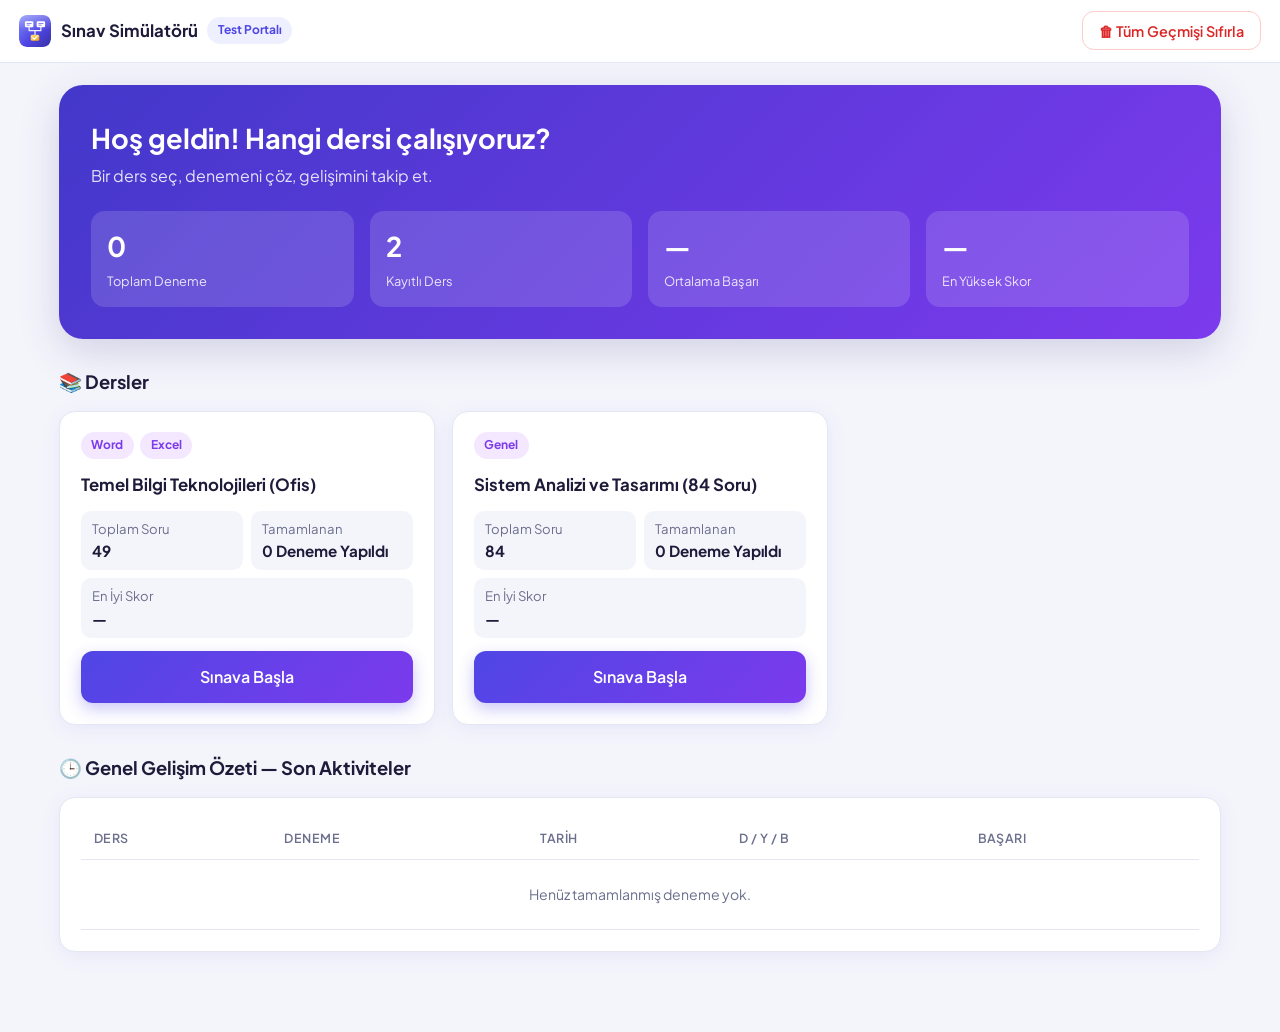
==== commit b49fabd5: "2.0 web sitesi sınav simülatörü paneline dönüştürüldü arayüz değiştirildi." ====
--- a/index.html
+++ b/index.html
@@ -2,752 +2,56 @@
 <html lang="tr">
 <head>
   <meta charset="UTF-8">
-  <meta name="viewport" content="width=device-width, initial-scale=1.0">
-  <title>Sistem Analizi ve Tasarımı - Sınav Simülatörü</title>
-  <meta name="description" content="Sistem Analizi ve Tasarımı - 84 soruluk sınav simülatörü">
-  <link rel="icon" type="image/svg+xml" href="logo.svg">
-  <link rel="icon" type="image/png" sizes="512x512" href="icon-512.png">
-  <link rel="apple-touch-icon" href="apple-touch-icon.png">
-  <!-- Link önizlemesi (WhatsApp, Telegram, Twitter vb.) -->
+  <meta name="viewport" content="width=device-width, initial-scale=1">
+  <title>Sınav Portalı</title>
+  <meta name="theme-color" content="#4f46e5">
+  <meta name="description" content="Çoklu ders destekli üniversite sınav simülatörü ve test portalı.">
+  <link rel="icon" type="image/svg+xml" href="assets/logo.svg">
+  <link rel="icon" type="image/png" sizes="512x512" href="assets/icon-512.png">
+  <link rel="apple-touch-icon" href="assets/apple-touch-icon.png">
+  <link rel="manifest" href="manifest.webmanifest">
   <meta property="og:type" content="website">
-  <meta property="og:title" content="Sistem Analizi ve Tasarımı - Sınav Simülatörü">
-  <meta property="og:description" content="84 soruluk çalışma soruları test simülatörü. Denemeni çöz, gelişimini takip et.">
-  <meta property="og:url" content="https://fatiherolbahar.github.io/sistem_analizi_tasar-m-/">
-  <meta property="og:image" content="https://fatiherolbahar.github.io/sistem_analizi_tasar-m-/og-image.png">
-  <meta property="og:image:width" content="1200">
-  <meta property="og:image:height" content="630">
+  <meta property="og:title" content="Üniversite Sınav Simülatörü">
+  <meta property="og:description" content="Çoklu ders destekli üniversite sınav simülatörü ve test portalı.">
+  <meta property="og:image" content="assets/og-image.png">
   <meta name="twitter:card" content="summary_large_image">
-  <meta name="twitter:image" content="https://fatiherolbahar.github.io/sistem_analizi_tasar-m-/og-image.png">
-  <meta name="theme-color" content="#4338ca">
-  <style>
-    :root {
-      --accent: #4338ca;
-      --accent-soft: #eceefb;
-      --bg: #f4f4f2;
-      --surface: #ffffff;
-      --text: #1d2433;
-      --muted: #667085;
-      --line: #e3e3de;
-      --ok: #16794c;
-      --ok-soft: #e6f4ec;
-      --bad: #b42318;
-      --bad-soft: #fceceb;
-      --warn: #b54708;
-      --warn-soft: #fdf1e3;
-      --radius: 10px;
-    }
-    * { box-sizing: border-box; margin: 0; padding: 0; }
-    [hidden] { display: none !important; }
-    html { -webkit-text-size-adjust: 100%; }
-    body {
-      font-family: -apple-system, BlinkMacSystemFont, "Segoe UI", Roboto, "Helvetica Neue", Arial, sans-serif;
-      background: var(--bg); color: var(--text); line-height: 1.5; min-height: 100vh;
-    }
-    button { font: inherit; color: inherit; cursor: pointer; -webkit-tap-highlight-color: transparent; touch-action: manipulation; }
-
-    /* Üst çubuk */
-    .topbar { position: sticky; top: 0; z-index: 20; background: var(--surface); border-bottom: 1px solid var(--line); }
-    .topbar-in { max-width: 1040px; margin: 0 auto; padding: 10px 16px; display: flex; align-items: center; gap: 12px; }
-    .brand { display: flex; align-items: center; gap: 10px; min-width: 0; flex: 1; }
-    .brand img { width: 34px; height: 34px; border-radius: 8px; flex-shrink: 0; }
-    .brand-title { font-size: 0.98rem; font-weight: 700; line-height: 1.2; }
-    .brand-sub { font-size: 0.78rem; color: var(--muted); }
-    .top-actions { display: flex; gap: 8px; }
-
-    .btn { border: 1px solid var(--line); background: var(--surface); padding: 9px 14px; border-radius: 8px; font-size: 0.88rem; font-weight: 600; }
-    .btn:hover { background: #f1f1ee; }
-    .btn:disabled { opacity: 0.45; cursor: default; }
-    .btn-primary { background: var(--accent); border-color: var(--accent); color: #fff; }
-    .btn-primary:hover { background: #3730a3; }
-    .btn-danger { color: var(--bad); }
-    .btn-danger:hover { background: var(--bad-soft); }
-
-    main { max-width: 1040px; margin: 0 auto; padding: 18px 16px 96px; }
-    .panel { background: var(--surface); border: 1px solid var(--line); border-radius: var(--radius); padding: 22px; }
-
-    /* Sınav */
-    .exam-grid { display: grid; grid-template-columns: minmax(0, 1fr) 280px; gap: 16px; align-items: start; }
-    .progress { height: 4px; background: var(--line); border-radius: 4px; overflow: hidden; margin-bottom: 16px; }
-    .progress > span { display: block; height: 100%; background: var(--accent); width: 0; transition: width .25s; }
-    .q-meta { display: flex; justify-content: space-between; align-items: baseline; margin-bottom: 10px; font-size: 0.85rem; color: var(--muted); }
-    .q-meta b { color: var(--text); }
-    .q-text { font-size: 1.05rem; font-weight: 600; line-height: 1.6; margin-bottom: 18px; }
-    .options { display: flex; flex-direction: column; gap: 10px; }
-    .opt { display: flex; gap: 12px; align-items: flex-start; text-align: left; width: 100%; padding: 12px 14px; border: 1px solid var(--line); border-radius: 8px; background: var(--surface); }
-    .opt:not(:disabled):hover { border-color: var(--accent); background: var(--accent-soft); }
-    .opt-key { flex-shrink: 0; width: 28px; height: 28px; border-radius: 50%; border: 1px solid var(--line); display: flex; align-items: center; justify-content: center; font-size: 0.82rem; font-weight: 700; color: var(--muted); }
-    .opt-text { font-size: 0.95rem; padding-top: 2px; }
-    .opt.correct { border-color: var(--ok); background: var(--ok-soft); }
-    .opt.correct .opt-key { background: var(--ok); border-color: var(--ok); color: #fff; }
-    .opt.wrong { border-color: var(--bad); background: var(--bad-soft); }
-    .opt.wrong .opt-key { background: var(--bad); border-color: var(--bad); color: #fff; }
-    .opt:disabled { cursor: default; color: inherit; }
-    .feedback { margin-top: 14px; padding: 11px 14px; border-radius: 8px; font-size: 0.92rem; font-weight: 600; }
-    .feedback.ok { background: var(--ok-soft); color: var(--ok); }
-    .feedback.bad { background: var(--bad-soft); color: var(--bad); }
-    .nav-row { display: flex; justify-content: space-between; gap: 10px; margin-top: 20px; padding-top: 16px; border-top: 1px solid var(--line); }
-
-    /* Soru listesi */
-    .side-title { display: flex; justify-content: space-between; align-items: center; font-weight: 700; font-size: 0.92rem; margin-bottom: 12px; }
-    .side-count { font-size: 0.8rem; color: var(--muted); font-weight: 600; }
-    .palette { display: grid; grid-template-columns: repeat(6, 1fr); gap: 6px; max-height: 360px; overflow-y: auto; }
-    .pbtn { aspect-ratio: 1; border: 1px solid var(--line); background: var(--surface); border-radius: 6px; font-size: 0.8rem; font-weight: 600; color: var(--muted); }
-    .pbtn.ok { background: var(--ok); border-color: var(--ok); color: #fff; }
-    .pbtn.bad { background: var(--bad); border-color: var(--bad); color: #fff; }
-    .pbtn.active { outline: 2px solid var(--accent); outline-offset: 1px; }
-    .legend { display: flex; gap: 12px; margin-top: 12px; font-size: 0.75rem; color: var(--muted); }
-    .legend i { display: inline-block; width: 9px; height: 9px; border-radius: 2px; margin-right: 4px; vertical-align: -1px; }
-
-    /* Mobil alt çubuk */
-    .bottombar { display: none; }
-    .sheet-backdrop { display: none; }
-
-    /* Sonuç */
-    .score-box { text-align: center; padding: 26px 12px 22px; border-bottom: 1px solid var(--line); margin-bottom: 18px; }
-    .score-kicker { font-size: 0.85rem; color: var(--muted); font-weight: 600; }
-    .score-num { font-size: 3.2rem; font-weight: 800; line-height: 1.15; margin: 4px 0; }
-    .score-msg { color: var(--muted); font-size: 0.95rem; }
-    .stats { display: grid; grid-template-columns: repeat(4, 1fr); gap: 10px; margin-bottom: 18px; }
-    .stat { border: 1px solid var(--line); border-radius: 8px; padding: 12px 6px; text-align: center; }
-    .stat b { display: block; font-size: 1.4rem; line-height: 1.2; }
-    .stat span { font-size: 0.78rem; color: var(--muted); font-weight: 600; }
-    .stat.ok b { color: var(--ok); } .stat.bad b { color: var(--bad); } .stat.warn b { color: var(--warn); }
-    .btn-row { display: flex; gap: 10px; flex-wrap: wrap; }
-
-    /* Geçmiş */
-    .page-head { display: flex; align-items: center; justify-content: space-between; gap: 10px; margin-bottom: 14px; flex-wrap: wrap; }
-    .page-head h2 { font-size: 1.15rem; }
-    .chart { display: flex; align-items: flex-end; gap: 6px; height: 120px; padding: 6px 0 0; overflow-x: auto; }
-    .chart-col { flex: 0 0 auto; min-width: 34px; display: flex; flex-direction: column; justify-content: flex-end; align-items: center; height: 100%; gap: 4px; }
-    .chart-bar { width: 22px; background: var(--accent); border-radius: 4px 4px 0 0; min-height: 3px; }
-    .chart-col small { font-size: 0.7rem; color: var(--muted); }
-    .chart-col em { font-size: 0.7rem; font-style: normal; font-weight: 700; }
-    .hist-list { display: flex; flex-direction: column; gap: 10px; margin-top: 14px; }
-    .hist-item { display: flex; align-items: center; gap: 14px; width: 100%; text-align: left; padding: 14px 16px; background: var(--surface); border: 1px solid var(--line); border-radius: var(--radius); }
-    .hist-item:hover { border-color: var(--accent); }
-    .hist-pct { flex-shrink: 0; width: 62px; text-align: center; font-size: 1.15rem; font-weight: 800; }
-    .hist-main { flex: 1; min-width: 0; }
-    .hist-main b { display: block; font-size: 0.98rem; }
-    .hist-main span { font-size: 0.78rem; color: var(--muted); }
-    .hist-counts { font-size: 0.82rem; font-weight: 700; white-space: nowrap; }
-    .c-ok { color: var(--ok); } .c-bad { color: var(--bad); } .c-warn { color: var(--warn); }
-    .chev { color: var(--muted); font-size: 1.2rem; }
-    .empty { text-align: center; color: var(--muted); padding: 30px 10px; }
-
-    /* Deneme detayı */
-    .chips { display: flex; gap: 8px; flex-wrap: wrap; margin: 16px 0 12px; }
-    .chip { border: 1px solid var(--line); background: var(--surface); border-radius: 999px; padding: 6px 13px; font-size: 0.83rem; font-weight: 600; }
-    .chip.on { background: var(--text); border-color: var(--text); color: #fff; }
-    .qlist { display: flex; flex-direction: column; gap: 10px; }
-    details.qcard { background: var(--surface); border: 1px solid var(--line); border-radius: var(--radius); }
-    details.qcard > summary { list-style: none; cursor: pointer; padding: 13px 14px; display: flex; gap: 10px; align-items: flex-start; }
-    details.qcard > summary::-webkit-details-marker { display: none; }
-    .qno { flex-shrink: 0; min-width: 34px; height: 24px; padding: 0 6px; border-radius: 6px; font-size: 0.78rem; font-weight: 700; display: flex; align-items: center; justify-content: center; color: #fff; }
-    .qno.ok { background: var(--ok); } .qno.bad { background: var(--bad); } .qno.blank { background: var(--warn); }
-    .qsum { flex: 1; min-width: 0; font-size: 0.9rem; font-weight: 600; display: -webkit-box; -webkit-line-clamp: 2; -webkit-box-orient: vertical; overflow: hidden; }
-    details[open] .qsum { display: block; }
-    .qbody { padding: 0 14px 14px; }
-    .qbody .options { gap: 8px; margin-top: 4px; }
-    .opt.static { cursor: default; }
-    .tag { margin-left: auto; padding-left: 8px; flex-shrink: 0; font-size: 0.72rem; font-weight: 700; }
-    .opt.correct .tag { color: var(--ok); } .opt.wrong .tag { color: var(--bad); }
-    .note { padding: 11px 14px; background: var(--warn-soft); color: var(--warn); border-radius: 8px; font-size: 0.88rem; margin-top: 14px; }
-
-    /* Tablet / mobil */
-    @media (max-width: 860px) {
-      .exam-grid { grid-template-columns: 1fr; }
-      #palettePanel {
-        position: fixed; left: 0; right: 0; bottom: 0; z-index: 40; border-radius: 16px 16px 0 0;
-        transform: translateY(105%); transition: transform .25s; max-height: 72vh; overflow-y: auto; padding-bottom: 24px;
-      }
-      #palettePanel.open { transform: none; }
-      .palette { grid-template-columns: repeat(auto-fill, minmax(44px, 1fr)); max-height: none; }
-      .sheet-backdrop.open { display: block; position: fixed; inset: 0; background: rgba(15,20,35,.45); z-index: 30; }
-      .bottombar {
-        display: flex; position: fixed; left: 0; right: 0; bottom: 0; z-index: 25; background: var(--surface);
-        border-top: 1px solid var(--line); padding: 10px 12px calc(10px + env(safe-area-inset-bottom)); gap: 8px;
-      }
-      .bottombar .btn { flex: 1; padding: 13px 8px; }
-      .bottombar .btn-mid { flex: 0 0 auto; padding: 13px 14px; }
-      .nav-row { display: none; }
-    }
-    @media (max-width: 600px) {
-      main { padding: 12px 10px 100px; }
-      .panel { padding: 16px; }
-      .topbar-in { padding: 8px 10px; }
-      .brand-sub { display: none; }
-      .top-actions .btn { padding: 8px 11px; font-size: 0.82rem; }
-      .q-text { font-size: 1rem; }
-      .opt { padding: 12px 11px; gap: 10px; }
-      .stats { grid-template-columns: repeat(2, 1fr); }
-      .score-num { font-size: 2.7rem; }
-      .btn-row .btn { flex: 1 1 100%; padding: 13px; }
-      .hist-item { padding: 12px; gap: 10px; }
-      .hist-pct { width: 52px; font-size: 1.05rem; }
-      .hist-counts { display: none; }
-    }
-  </style>
+  <link rel="preconnect" href="https://fonts.googleapis.com">
+  <link rel="preconnect" href="https://fonts.gstatic.com" crossorigin>
+  <link href="https://fonts.googleapis.com/css2?family=Plus+Jakarta+Sans:wght@400;500;600;700;800&display=swap" rel="stylesheet">
+  <link rel="stylesheet" href="css/style.css">
 </head>
 <body>
+  <header class="topbar">
+    <div class="title"><img src="assets/logo.svg" alt="" width="32" height="32"><h1>Sınav Simülatörü</h1><span class="badge">Test Portalı</span></div>
+    <button class="btn btn-danger" id="resetBtn">🗑 Tüm Geçmişi Sıfırla</button>
+  </header>
 
-<header class="topbar">
-  <div class="topbar-in">
-    <div class="brand">
-      <img src="logo.svg" alt="Logo">
-      <div>
-        <div class="brand-title">Sistem Analizi ve Tasarımı</div>
-        <div class="brand-sub" id="brandSub">Sınav simülatörü · 84 soru</div>
+  <main class="container">
+    <section class="hero">
+      <h1>Hoş geldin! Hangi dersi çalışıyoruz?</h1>
+      <p>Bir ders seç, denemeni çöz, gelişimini takip et.</p>
+      <div class="stat-row">
+        <div class="stat"><b id="sTotal">0</b><span>Toplam Deneme</span></div>
+        <div class="stat"><b id="sCourses">0</b><span>Kayıtlı Ders</span></div>
+        <div class="stat"><b id="sAvg">—</b><span>Ortalama Başarı</span></div>
+        <div class="stat"><b id="sBest">—</b><span>En Yüksek Skor</span></div>
       </div>
+    </section>
+
+    <h2 class="section">📚 Dersler</h2>
+    <div class="grid" id="courseGrid"></div>
+
+    <h2 class="section">🕒 Genel Gelişim Özeti — Son Aktiviteler</h2>
+    <div class="card table-wrap">
+      <table>
+        <thead><tr><th>Ders</th><th>Deneme</th><th>Tarih</th><th>D / Y / B</th><th>Başarı</th></tr></thead>
+        <tbody id="recentBody"></tbody>
+      </table>
     </div>
-    <div class="top-actions">
-      <button class="btn" id="btnHistory" onclick="openHistory()">Geçmiş</button>
-      <button class="btn btn-primary" id="btnFinish" onclick="finishExam()">Bitir</button>
-    </div>
-  </div>
-</header>
+  </main>
 
-<main>
-  <!-- Sınav -->
-  <section id="examScreen" class="exam-grid">
-    <div class="panel">
-      <div class="progress"><span id="progressBar"></span></div>
-      <div class="q-meta">
-        <span id="qNumber"></span>
-        <span id="qAnswered"></span>
-      </div>
-      <div class="q-text" id="qText"></div>
-      <div class="options" id="optionsList"></div>
-      <div class="feedback" id="feedback" hidden></div>
-      <div class="nav-row">
-        <button class="btn" id="prevBtn" onclick="prevQuestion()">Önceki</button>
-        <button class="btn btn-primary" id="nextBtn" onclick="nextQuestion()">Sonraki</button>
-      </div>
-    </div>
-
-    <aside class="panel" id="palettePanel">
-      <div class="side-title"><span>Sorular</span><span class="side-count" id="answeredCount"></span></div>
-      <div class="palette" id="paletteGrid"></div>
-      <div class="legend">
-        <span><i style="background:var(--ok)"></i>Doğru</span>
-        <span><i style="background:var(--bad)"></i>Yanlış</span>
-        <span><i style="background:#fff;border:1px solid var(--line)"></i>Boş</span>
-      </div>
-    </aside>
-  </section>
-
-  <!-- Sonuç -->
-  <section id="resultsScreen" hidden>
-    <div class="panel">
-      <div class="score-box">
-        <div class="score-kicker" id="resTitle"></div>
-        <div class="score-num" id="resPercent"></div>
-        <div class="score-msg" id="resMsg"></div>
-      </div>
-      <div class="stats">
-        <div class="stat"><b>84</b><span>Toplam</span></div>
-        <div class="stat ok"><b id="resCorrect">0</b><span>Doğru</span></div>
-        <div class="stat bad"><b id="resWrong">0</b><span>Yanlış</span></div>
-        <div class="stat warn"><b id="resBlank">0</b><span>Boş</span></div>
-      </div>
-      <div class="btn-row">
-        <button class="btn btn-primary" onclick="openDetail(lastSavedIndex)">Soruları incele</button>
-        <button class="btn" onclick="startNewAttempt()" id="newAttemptBtn">Yeni deneme</button>
-        <button class="btn" onclick="openHistory()">Geçmiş</button>
-      </div>
-    </div>
-  </section>
-
-  <!-- Geçmiş -->
-  <section id="historyScreen" hidden>
-    <div class="page-head">
-      <h2>Gelişim geçmişi</h2>
-      <div class="btn-row">
-        <button class="btn" onclick="backToExam()">Sınava dön</button>
-        <button class="btn btn-danger" onclick="clearHistory()" id="clearAllBtn">Tümünü sil</button>
-      </div>
-    </div>
-    <div class="panel" id="chartPanel">
-      <div class="side-title"><span>Başarı grafiği</span><span class="side-count">Deneme başına doğru yüzdesi</span></div>
-      <div class="chart" id="chart"></div>
-    </div>
-    <div class="hist-list" id="historyList"></div>
-  </section>
-
-  <!-- Deneme detayı -->
-  <section id="detailScreen" hidden>
-    <div class="page-head">
-      <button class="btn" onclick="openHistory()">← Geçmiş</button>
-      <button class="btn btn-danger" onclick="deleteAttempt()" id="deleteAttemptBtn">Bu denemeyi sil</button>
-    </div>
-    <div class="panel">
-      <div class="score-kicker" id="dTitle"></div>
-      <div class="score-num" id="dPercent" style="font-size:2.4rem"></div>
-      <div class="score-msg" id="dDate"></div>
-      <div class="stats" style="margin:16px 0 0">
-        <div class="stat"><b id="dTotal">84</b><span>Toplam</span></div>
-        <div class="stat ok"><b id="dCorrect"></b><span>Doğru</span></div>
-        <div class="stat bad"><b id="dWrong"></b><span>Yanlış</span></div>
-        <div class="stat warn"><b id="dBlank"></b><span>Boş</span></div>
-      </div>
-      <div id="dNote" class="note" hidden>Bu deneme eski sürümde kaydedildiği için soru bazlı detay yok. Yeni denemelerde detaylar saklanır.</div>
-    </div>
-    <div id="dQuestions" hidden>
-      <div class="chips" id="chips"></div>
-      <div class="qlist" id="qlist"></div>
-    </div>
-  </section>
-</main>
-
-<!-- Mobil alt çubuk -->
-<div class="bottombar" id="bottomBar">
-  <button class="btn" id="mPrev" onclick="prevQuestion()">Önceki</button>
-  <button class="btn btn-mid" onclick="togglePalette()" id="mList">Sorular</button>
-  <button class="btn btn-primary" id="mNext" onclick="nextQuestion()">Sonraki</button>
-</div>
-<div class="sheet-backdrop" id="backdrop" onclick="togglePalette(false)"></div>
-
-<script>
-// 84 Soru ve Cevap Veri Seti (Eksiksiz)
-const questionsData = [
-  { id: 1, text: "Bir üniversitede ders seçimi, danışman onayı ve kontenjan kontrolü ayrı yazılımlarda çalışmaktadır. Her biri doğru sonuç üretse de onaylı dersler öğrencinin kesin kaydına geçmemektedir. Öncelikle hangi sorunun incelenmesi gerekir?", options: { A: "Kullanıcıya sunulan ders seçim özetinin daha ayrıntılı hazırlanması", B: "Danışman onayı için belirlenen yetki seviyelerinin yeniden tanımlanması", C: "Her modülün kendi içinde kullandığı alan adlarının standartlaştırılması", D: "Alt sistemler arasındaki veri ve işlem bağlantılarının doğru kurulup kurulmadığı", E: "Kontenjan yönetiminin diğer işlevlerden bağımsız raporlanması" }, answer: "D" },
-  { id: 2, text: "Kendi performansından haberdar olmayan, geçmişteki eyleminin gelecekteki eylemini etkilemediği ve kendi kontrolünü sağlayacak bir geri besleme mekanizması bulunmayan sistem türü aşağıdakilerden hangisidir?", options: { A: "Kapalı-döngülü sistem", B: "Açık-döngülü sistem", C: "Stokastik sistem", D: "Dinamik sistem", E: "Girdileri sürekli izleyen ancak sonuçları değerlendirmeyen sistem" }, answer: "B" },
-  { id: 3, text: "Üretim ekranında “120” görülüyor; başka bir ekranda bunun “C hattında bugün üretilen parça sayısı” olduğu belirtiliyor. İkinci ifade hangi dönüşüm sonucunda oluşmuştur?", options: { A: "Bağlamın kaldırılmasıyla sayıların daha güvenilir hâle gelmesi", B: "Sayının bağlam ve anlam kazanmasıyla veriden bilgiye dönüşüm", C: "Ham ölçümün yönetim kararı verilmeden bilgelik aşamasına geçmesi", D: "Anlamlandırılmış sayının doğrudan uzman kuralına dönüşmesi", E: "Ölçümün kullanıcı davranışı değişmeden süreç kontrolüne dönüşmesi" }, answer: "B" },
-  { id: 4, text: "Kapalı-döngülü sistemlerde, sistem çıktısından elde edilen veriyi arzu edilen standart/kriter ile karşılaştırıp bir sonraki işlem öncesinde düzeltme kararı veren sistem işlevi aşağıdakilerden hangisidir?", options: { A: "Girdi parametresi", B: "Geri besleme (Feedback)", C: "Arayüz dönüştürmesi", D: "Entropi dengesi", E: "Kayıtların yalnızca arşivlenmesi" }, answer: "B" },
-  { id: 5, text: "Bir mağazada her satış kasa sistemine kaydedilmekte, müdüre ise ürün grubuna göre haftalık kârlılık özeti sunulmaktadır. Bu iki görevi en uygun biçimde hangi sistemler karşılar?", options: { A: "Satış kayıtları için KDS, haftalık özet için VİS", B: "Satış kayıtları için ofis otomasyonu, haftalık özet için YBS", C: "Satış kayıtları için YBS, haftalık kârlılık özeti için VİS", D: "Satış kayıtları için VİS, haftalık yönetim raporu için YBS", E: "Satış kayıtları için VİS, haftalık özet için uzman sistem" }, answer: "D" },
-  { id: 6, text: "Termodinamik disiplininden sistem teorisine aktarılan; kapalı sistemlerde kaçınılmaz olan ve sistemdeki dengenin bozulması, düzensizlik ve karmaşanın artması sürecine ne ad verilir?", options: { A: "Sinerji", B: "Entropi", C: "Holizm", D: "Emergence", E: "Sistem sınırının genişletilmesi" }, answer: "B" },
-  { id: 7, text: "Bir yazılım geliştirme ekibinde kullanıcı gereksinimleri netleştirilmeden ekranlar tasarlanıyor, sonradan ortaya çıkan kurallar yüzünden ekranlar tekrar yapılıyor. Yaşam döngüsüne göre esas sorun nedir?", options: { A: "Sistem çalışırken yardım masası kurulmasının önlenmesi", B: "Sistem kullanıldıktan sonra yeni ihtiyacın belirlenmesi", C: "Kodlama bitmeden kullanıcı kabulünün yapılıyor olması", D: "Uygulamaya geçişten önce veri aktarımının planlanması", E: "Analizde belirlenmesi gereken gereksinimlerin tasarımdan önce açıklığa kavuşturulmaması" }, answer: "E" },
-  { id: 8, text: "İşletmeler gibi açık sistemlerin yok oluşa yönelen entropi sürecini durdurabilmeleri ve yaşamlarını sürdürebilmeleri aşağıdakilerden hangisini kazanmaları ile mümkündür?", options: { A: "Pozitif entropi", B: "Negatif entropi", C: "Azaltmacı yapı", D: "Deterministik denge", E: "Kontrol mekanizmasının tamamen kaldırılması" }, answer: "B" },
-  { id: 9, text: "Çevrim içi sınav sistemi, geçersiz dosya biçiminde yüklemeyi reddetmiş, gerekçeyi göstermiş ve başarısız denemeyi kaydetmiştir. Bu olayın çıktı bakımından doğru değerlendirmesi hangisidir?", options: { A: "Hata kaydının yalnızca ham girdi olarak tanımlanması", B: "Çıktının yalnızca başarılı dosya yükleme belgesinden ibaret olması", C: "Dosyanın kaydedilmemesi nedeniyle işlem akışının başlamamış kabul edilmesi", D: "Sistem, başarısızlığa rağmen uyarı ve kayıt çıktıları üretmiştir.", E: "Ret mesajının sadece kontrol işlemi sayılıp çıktı kapsamı dışında bırakılması" }, answer: "D" },
-  { id: 10, text: "İşletme sistemlerinin yaşamını devam ettirmek için kullandığı 7M girdileri arasında aşağıdakilerden hangisi yer almaz?", options: { A: "Man (İnsan) & Material (Malzeme)", B: "Method (Metod) & Machine (Makine)", C: "Money (Para) & Mind (Bilgi)", D: "Marketing (Pazarlama) & Mechanism (Mekanizma)", E: "Money (Para) ve Management (Yönetim)" }, answer: "D" },
-  { id: 11, text: "Bir hastanede hastanın belirti ve ölçümleri bir araya getirilmiştir. Sistem, uzman tarafından tanımlanan tıbbi protokole dayanarak “ek tetkik istenmeli” önerisi üretmektedir. Bu öneri DIKW içinde hangi düzeye karşılık gelir?", options: { A: "Uzbilgi; ölçümlere kural ve deneyim uygulanmıştır.", B: "Özetleme; vakalardan dönemlik istatistik tablosu çıkarılması", C: "Veri; ölçümlerin tekil değerler halinde saklanması", D: "Bilgelik; etik ilkelerle uzun vadeli tedavi amacı belirlenmesi", E: "Bilgi; bulguların hasta kaydıyla ilişkilendirilip protokol uygulanmadan sunulması" }, answer: "A" },
-  { id: 12, text: "Bilgi Piramidi'nde yer alan kavramların tabandan tavana doğru doğru sıralanışı aşağıdakilerden hangisidir?", options: { A: "Veri — Bilgi — Uzbilgi — Bilgelik", B: "Bilgi — Veri — Bilgelik — Uzbilgi", C: "Veri — Uzbilgi — Bilgi — Bilgelik", D: "Bilgelik — Uzbilgi — Bilgi — Veri", E: "Bilgi — Veri — Uzbilgi — Bilgelik" }, answer: "A" },
-  { id: 13, text: "Bir belediye hizmet merkezinin başvuru sayısını sayması ile “personel sayısı yüzde 20 artırılırsa bekleme süresi nasıl değişir?” hesabını yapması farklı işlevlerdir. İkinci görev öncelikle hangi tür sisteme uygundur?", options: { A: "Varsayımlarla alternatif sonuçları karşılaştıran Karar Destek Sistemi", B: "Dönemlik toplam ve hedef sapmalarını raporlayan Yönetim Bilişim Sistemi", C: "Tekil başvuruları kaydeden Veri İşleme Sistemi", D: "Belirli kurallara göre otomatik sınıflama yapan Uzman Sistem", E: "Belge dolaşımı ve takvim akışını sağlayan Ofis Otomasyonu" }, answer: "A" },
-  { id: 14, text: "Henüz işlenmemiş; semboller, harfler, rakamlar veya işaretlerden oluşan ham gözlem değerlerine ne ad verilir?", options: { A: "Bilgi", B: "Veri (Data)", C: "Uzbilgi", D: "Bilişim", E: "Dönemlik yönetim raporları" }, answer: "B" },
-  { id: 15, text: "Bir kurumun yeni başvuru sisteminde proje çekirdek ekibi kuruluyor; sorunun sınırı, amaç, kısıtlar ve seçeneklerin yarar/maliyetleri belirlenerek yönetimden devam kararı isteniyor. Bu çalışma hangi aşamaya aittir?", options: { A: "Planlama; projenin başlatılıp başlatılmayacağına dayanak hazırlanır.", B: "Analiz; mevcut sistemi ayrıntılı gözlemleyerek ihtiyaç raporu hazırlanır.", C: "Programlama; modüller hazırlanıp test edilir.", D: "İmplementasyon; veri aktarımı ile kullanıcı kabulü tamamlanır.", E: "Tasarım; veri ve süreç modelleri seçilip teknik çözüm kesinleştirilir." }, answer: "A" },
-  { id: 16, text: "Ham verilerin belirli bir amaç doğrultusunda işlenmesi, düzenlenmesi ve anlamlı bir yapıya kavuşturularak değer katılması sonucu elde edilen kavram hangisidir?", options: { A: "Veri", B: "Bilgi (Information)", C: "Donanım", D: "Veri tabanı", E: "Uzmanların deneyimiyle oluşturulmuş karar kuralları" }, answer: "B" },
-  { id: 17, text: "Kütüphane yazılımında “kitap”, “ISBN”, “ödünç verme” ve “iade süresi geçmiş” ifadeleri geçmektedir. Bunların doğru kavramsal sıralaması hangisidir?", options: { A: "Öğe – özellik – faaliyet – durum", B: "Durum – özellik – faaliyet – öğe", C: "Öğe – durum – faaliyet – özellik", D: "Öğe – faaliyet – özellik – durum", E: "Özellik – öğe – faaliyet – durum" }, answer: "A" },
-  { id: 18, text: "Veri ve bilginin ötesinde; uygulama, deneyim ve sezgilerle pekişmiş, neyin doğru veya yanlış olduğunu söyleyen ve karar vermeyi yönlendiren kavram hangisidir?", options: { A: "Uzbilgi (Knowledge)", B: "Veri elemanı", C: "Rapor", D: "Yazılım", E: "Ham kayıtların tutulduğu işlem günlüğü" }, answer: "A" },
-  { id: 19, text: "Bir sağlık kurumunda iki tedavi seçeneği klinik açıdan benzer sonuçlar üretmektedir. Yönetim, hasta haklarını, uzun dönem etkileri ve kurumun değerlerini de dikkate alarak karar vermektedir. DIKW bakımından öne çıkan aşama hangisidir?", options: { A: "Bilgi; klinik bulguların hasta kaydıyla ilişkilendirilmesi", B: "Bilgelik; etik değerler ve amaçlar da değerlendirmeye katılmıştır.", C: "Özetleme; klinik sonuçların tek bir raporda birleştirilmesi", D: "Uzbilgi; protokolün sonuç üretmek için doğrudan uygulanması", E: "Veri; hastaların yalnızca tekil ölçümlerinin toplanması" }, answer: "B" },
-  { id: 20, text: "Bir bilginin 'yönetimsel bir değer' taşıyabilmesi için sahip olması gereken temel özellikler arasında aşağıdakilerden hangisi sayılamaz?", options: { A: "Doğru ve güncel olması", B: "İstenilen zamanda kolayca ulaşılabilir olması", C: "Sınırsız miktarda ve karmakarışık sunulması", D: "Anlaşılır, öz ve eksiksiz olması", E: "Karar vericinin amacına göre özetlenmesi" }, answer: "C" },
-  { id: 21, text: "Bir hastanenin uzmandan aldığı “EĞER belirtiler A ve B ise öncelikle C testini öner” kurallarını çalıştıran uygulaması vardır. Kararın oluşmasında belirleyici bileşen hangisidir?", options: { A: "Uzmanın kural tanımlarını saklayan uzbilgi tabanı", B: "Verilerin dönemsel toplamlarını üreten raporlama bileşeni", C: "Çıkan sonucu kullanıcıya aktaran arayüz", D: "Uzbilgi tabanındaki kuralları işleten çıkarım mekanizması", E: "Farklı alternatiflerin maliyetlerini karşılaştıran model bileşeni" }, answer: "D" },
-  { id: 22, text: "Yönetim piramidinin en üstünde yer alan Stratejik Planlama kademesindeki yöneticilerin kararlarında öncelikli olarak ihtiyaç duyduğu bilgi türü hangisidir?", options: { A: "Ayrıntılı bilgi", B: "Öz bilgi (Özet bilgi)", C: "Rutin işlem bilgisi", D: "Teknik uygulama bilgisi", E: "Uzun dönemli kararları yalnızca tekil işlem fişlerine dayandırma" }, answer: "B" },
-  { id: 23, text: "Bir sistemin sorunları ve kullanıcı ihtiyaçları belgelenmiş; şimdi yeni sistemde hangi veri yapısının, işlem akışının ve teknolojik çözümün kullanılacağı kararlaştırılmaktadır. Hangi aşamada bulunulmaktadır?", options: { A: "Tasarım", B: "Analiz", C: "İmplementasyon", D: "Planlama", E: "Kullanım ve izleme" }, answer: "A" },
-  { id: 24, text: "Yönetim piramidinde aşağıdan yukarıya doğru çıkıldıkça bilgi kaynaklarının kullanım eğilimi nasıl değişmektedir?", options: { A: "İç kaynaklı bilgi kullanımı artar.", B: "Dış kaynaklı ve çevre odaklı bilgi kullanımı artar.", C: "Ayrıntılı bilgiye ihtiyaç artar.", D: "Bilgi ihtiyacı tamamen ortadan kalkar.", E: "Kararların yalnızca geçmiş işlem kayıtlarıyla sınırlandırılması" }, answer: "B" },
-  { id: 25, text: "İki depo soğutma cihazından ilki her gün saat 18.00’de sabit süre çalışmaktadır. İkincisi ölçülen sıcaklık hedefi aştığında çalışıp hedefe gelince durmaktadır. İkinci cihazı ayırt eden temel özellik nedir?", options: { A: "Sıcaklığı ölçerek sonucu kaydetmesi fakat çalışma düzenini sabit tutması", B: "Soğutmayı düzenleyen kararın yalnızca kullanıcı tarafından elle verilmesi", C: "Çalışma süresinin önceden tanımlanmış tek bir süreye bağlı olması", D: "Belirlenmiş saat geldiğinde ölçümden bağımsız çalışması", E: "Çıktıyla ilgili ölçümü kullanarak sonraki çalışmasını değiştirmesi" }, answer: "E" },
-  { id: 26, text: "Yönetim piramidinin en alt seviyesinde yer alan Operasyonel Kontrol (Alt Yönetim) kademesinin temel odak noktası aşağıdakilerden hangisidir?", options: { A: "5-10 yıllık stratejik planlama yapma", B: "Günlük rutin işlerin denetimi ve ayrıntılı iç kaynaklı bilgi kullanımı", C: "Şirket birleşme kararları alma", D: "Dış çevre tehditlerini analiz etme", E: "Yeni pazarlara giriş için beş yıllık strateji geliştirilmesi" }, answer: "B" },
-  { id: 27, text: "Bir banka kredi ekranında müşterinin doğrulanmış aylık geliri 54.000 TL iken 5.400 TL kaydedilmiştir. Hesaplama aracı düzgün çalışsa da kredi reddedilmiştir. Öncelikle hangi sorun düzeltilmelidir?", options: { A: "Bilgiye yalnızca yetkili kişilerin erişip erişemediği", B: "Verinin elde edilme maliyetinin sağladığı yararı aşıp aşmadığı", C: "Raporda gereksiz ayrıntı bulunup bulunmadığı", D: "Girdi verisinin doğruluğu; yanlış girdi yanlış karara yol açmıştır.", E: "Verilerin karar zamanında yeterince güncel olup olmadığı" }, answer: "D" },
-  { id: 28, text: "Sanayi toplumundan Bilişim Toplumuna geçişte sosyo-ekonomik yapıda meydana gelen temel değişim aşağıdakilerden hangisidir?", options: { A: "Maddi sermaye ve beden gücünün ön plana çıkması", B: "Bilgi üretimi ve beşeri sermayenin temel üretken güç haline gelmesi", C: "Bilişim teknolojilerinin kullanımının azalması", D: "Kol gücüne dayalı imalatın tek odak olması", E: "İşletmelerin bilgi alışverişinden tamamen vazgeçmesi" }, answer: "B" },
-  { id: 29, text: "Bir bankada sistem, üç farklı kredi politikasının geri ödeme riski üzerindeki etkisini hesaplıyor; son kararı kredi komitesi veriyor. Bu kullanımın doğru yorumu hangisidir?", options: { A: "KDS yalnızca günlük para yatırma kayıtlarını tutar.", B: "Komite karar verdiğinden sistemde bilgi veya model kullanılmamıştır.", C: "KDS seçeneklerin sonuçlarını görünür kılar; karar yetkisi yönetimde kalır.", D: "KDS bütün yönetsel yargıları kaldırıp komitenin yerine geçer.", E: "Sistem hiçbir modele ihtiyaç duymadan uzman kararını zorunlu üretir." }, answer: "C" },
-  { id: 30, text: "McLeod'un bilgisayara dayalı bilişim sistemleri (BDBS) sınıflandırmasında yer alan ve işletme dışına (müşteriler, satıcılar vb.) veri sağlama yükümlülüğü bulunan tek alt sistem hangisidir?", options: { A: "Yönetim Bilişim Sistemleri (YBS)", B: "Karar Destek Sistemleri (KDS)", C: "Veri İşleme Sistemi (TPS)", D: "Uzman Sistemler", E: "Ofis Otomasyon Sistemi (OAS)" }, answer: "C" },
-  { id: 31, text: "Bir hastane bilgi sistemi test ortamında çalışmaktadır. Hasta kayıtları eski sistemden yeni sisteme taşınmakta, personele eğitim verilmektedir ve kullanıcı kabulü yapılmaktadır. Bu görevler hangi aşamanın göstergesidir?", options: { A: "Yalnızca mevcut sistemin incelendiği analiz", B: "Canlı kullanım sonrası bakım taleplerinin izlendiği dönem", C: "Yeni arayüzün çizildiği tasarım", D: "İmplementasyon (uygulamaya geçiş)", E: "İhtiyaçların ilk kez tanımlandığı planlama" }, answer: "D" },
-  { id: 32, text: "Organizasyondaki her yöneticiye kendi sorumluluk alanında karar almak, plan yapmak ve kontrol etmek için ihtiyaç duyduğu özet bilgiyi sağlayan sistem hangisidir?", options: { A: "Yönetim Bilişim Sistemleri (YBS / MIS)", B: "Ofis Otomasyonu", C: "İşlem Tablosu", D: "Veri İşleme Sistemi", E: "Uzman Sistemler (US)" }, answer: "A" },
-  { id: 33, text: "Bir işletme hem tedarikçi ve müşterileriyle bilgi alışverişi yapıyor hem de kalite sonuçlarına göre üretim ayarlarını değiştiriyor. Bu iki durum sırasıyla hangi farklı özelliği gösterir?", options: { A: "Çevreyle etkileşmeyen sistem ve açık döngülü kontrol", B: "Çevreyle etkileşen sistem ve geri beslemesiz kontrol", C: "Çevreyle etkileşmeyen sistem ve geri beslemeli kontrol", D: "Statik sistem modeli ve kontrol verisi kullanmayan işlem", E: "Açık sistem olma ve geri beslemeli kontrol kullanma" }, answer: "E" },
-  { id: 34, text: "Yapısal olmayan veya yarı-yapısal doğaya sahip karmaşık problemleri çözmede, veri tabanındaki veriler ile matematiksel modelleri birleştirerek karar vericiye yardımcı olan etkileşimli sistem hangisidir?", options: { A: "Veri İşleme Sistemi", B: "Karar Destek Sistemi (KDS / DSS)", C: "Kelime İşlemci", D: "Muhasebe Paket Programı", E: "Ofis Otomasyon Sistemi (OAS)" }, answer: "B" },
-  { id: 35, text: "Bir lojistik müdürü karar vermek için dakikalık konum verisi istemektedir; hazırlanan rapor tüm bilgileri doğru içermesine karşın her akşam gönderilmektedir. Asıl sorun hangi bilgi niteliğindedir?", options: { A: "Veriye sadece yetkili kişilerin erişmesi", B: "Verinin doğru kaynak tarafından üretilmesi", C: "Veri toplama maliyetinin azaltılması", D: "Raporda yalnızca gereken göstergelerin yer alması", E: "Zamanında sağlanma ve güncellik" }, answer: "E" },
-  { id: 36, text: "Herbert Simon'a göre problem çözme ve karar verme süreci hangi 4 aşamadan oluşmaktadır?", options: { A: "Planlama — Kodlama — Test — Teslim", B: "Araştırma (Intelligence) — Tasarım (Design) — Seçim (Choice) — Gözden Geçirme (Review)", C: "Girdi — Süreç — Çıktı — Kontrol", D: "Veri — Bilgi — Uzbilgi — Bilgelik", E: "Veri Toplama — Test — Arşivleme — Sistem Kapatma" }, answer: "B" },
-  { id: 37, text: "Bir e-ticaret firması yeni bir ERP satın almıştır. Sipariş, stok ve muhasebe bölümleri ayrı kayıt tuttuğundan veriler çelişmektedir. Sistemin hedeflenen yararı üretmemesinin temel nedeni nedir?", options: { A: "Hazır paketin tüm süreçler için otomatik olarak uygun kabul edilmesi", B: "Ortak veri tanımları bulunmadan kullanıcı eğitimine ağırlık verilmesi", C: "Sistem verilerinin her işlevde yeniden bağımsız olarak girilmesi", D: "Ortak veri ve süreç bütünleşmesinin kurulmamış olması", E: "İş akışları birbirine bağlanmadan yalnızca rapor görünümünün yenilenmesi" }, answer: "D" },
-  { id: 38, text: "Gory ve Scott-Morton'ın KDS Matrisinde; 'Yeni fabrika kurma' veya 'Yeni ürün planlama' kararları hangi yönetim seviyesi ve karar yapısı kesişiminde yer alır?", options: { A: "Operasyonel — Yapısal", B: "Stratejik — Yarı-yapısal", C: "Yönetimsel — Yapısal", D: "Operasyonel — Yapısal olmayan", E: "Operasyonel — Yarı-yapısal" }, answer: "B" },
-  { id: 39, text: "Bir üniversitenin öğrenci sistemi kullanıma açılmıştır. Kullanıcılar yardım masasına sorun bildirmekte ve yeni ihtiyaçlar için iyileştirme talepleri toplanmaktadır. Döngünün hangi aşamasına örnektir?", options: { A: "Çekirdek ekibin kurulduğu planlama", B: "Yeni sistem şemasının hazırlandığı tasarım", C: "Kullanım ve izleme", D: "Sadece modüllerin yazıldığı programlama", E: "Sistem teklifinin ilk kez yazıldığı başlangıç" }, answer: "C" },
-  { id: 40, text: "Turban'ın kavramsal Karar Destek Sistemi modelinde; uç kullanıcı ile diğer sistem bileşenleri arasındaki iletişimi kuran arayüz yazılımına ne ad verilir?", options: { A: "Veri yöneticisi", B: "Model yöneticisi", C: "Diyalog yöneticisi", D: "Çıkarsama makinesi", E: "İşlem kayıt yöneticisi" }, answer: "C" },
-  { id: 41, text: "Bir kargo uygulamasında yalnızca “paket teslim edildi” bilgisini saklama seçeneği düşünülmektedir. Oysa kullanıcıya gecikmenin kaynağını açıklama hedefi vardır. Sistemin kapsamı açısından en yerinde karar hangisidir?", options: { A: "Analizi yalnızca müşterinin gördüğü teslim ekranıyla sınırlamak", B: "Mevcut olay kayıtlarını incelemeden yeni rapor türlerini zorunlu tutmak", C: "Gecikmeleri yalnızca teslim personelinin açıklamasıyla belirlemek", D: "Sistem sınırını gecikme analizinden bağımsız biçimde tüm kurumsal süreçleri içerecek kadar genişletmek", E: "Gecikmeyi açıklamak için gereken takip olayları ile işlem kurallarını da kapsamda değerlendirmek" }, answer: "E" },
-  { id: 42, text: "Uzman kişilerin bilgi ve tecrübelerini depolayarak belirli bir alandaki zor problemleri çözmede insan düşünce sistemini taklit eden yapay zeka alt sistemi hangisidir?", options: { A: "Uzman Sistemler (Expert Systems)", B: "Veri İşleme Sistemi", C: "Ofis Otomasyonu", D: "İş İstasyonu", E: "İstemci–sunucu ağ sistemi" }, answer: "A" },
-  { id: 43, text: "Bir yönetici çok sayıda çalışanın tekil mesai kayıtlarını değil, departman başına aylık fazla mesai toplamı ve hedef sapmasını istemektedir. Hangi işlem yönetim ihtiyacını doğrudan karşılar?", options: { A: "Kayıtların saklama alanının büyütülüp analiz yapılmaması", B: "Her çalışan için ayrı ayrıntı raporu hazırlanıp toplamların çıkarılmaması", C: "Kayıtların ilgili ölçütlere göre özetlenmesi ve karşılaştırmalı raporlanması", D: "Kayıtların yalnızca kaydedildikleri kronolojiye göre sunulması", E: "Kayıtların sadece departman adına göre sınıflandırılması" }, answer: "C" },
-  { id: 44, text: "Uzman sistemin 'beyni' sayılan; uzbilgi tabanındaki kural ve gerçekleri yorumlayarak mantık yürüten ve sonuca ulaşan bileşen hangisidir?", options: { A: "Kara tahta (İşyeri)", B: "Çıkarsama Makinesi (Inference Engine)", C: "Kullanıcı Arayüzü", D: "Veri Sözlüğü", E: "Veri madenciliği aracı" }, answer: "B" },
-  { id: 45, text: "Bir şirket iş akışında satınalma talebi önce birim amirine, sonra bütçe sorumlusuna gönderiliyor ve her onay zamanı saklanıyor. Bu ihtiyacı en doğrudan karşılayan uygulama hangisidir?", options: { A: "Şehir haritasındaki güzergâhları hesaplayan coğrafi sistem", B: "Elektronik belge ve onay akışı sağlayan ofis otomasyonu", C: "Sadece barkod hareketini kayıt altına alan satış terminali", D: "Hastalık teşhisine özel kural tabanlı uzman sistem", E: "Fabrika yerini matematiksel modelle seçen karar destek sistemi" }, answer: "B" },
-  { id: 46, text: "Doküman hazırlama, elektronik posta, takvim yönetimi ve dosya paylaşımı gibi büro içi üretkenliği ve iletişimi artırmayı hedefleyen sistem türü hangisidir?", options: { A: "Ofis Otomasyon Sistemleri (OAS)", B: "Üst Yönetim Destek Sistemi", C: "Ağırlıklı Sıralama Analizi", D: "Veri Ambarı", E: "Kurumsal kaynak planlama sistemi" }, answer: "A" },
-  { id: 47, text: "Bir yazılım projesinde ekibin her üyesi işini zamanında yapmasına rağmen gerekli belgeyi kimin hazırlayacağı, kontrolleri kimin onaylayacağı belirsizdir. Hangi uygulama sorunu doğrudan azaltır?", options: { A: "Yalnızca yazılım geliştiricilerin iş sırasını belirlediği bir plan", B: "Kullanıcıdan bağımsız yürütülen ve ara kontrolleri azaltan proje akışı", C: "Proje yöneticisinin belgeleri tek başına hazırladığı merkezi işleyiş", D: "Faaliyet, sorumlu, standart belge ve teknikleri tanımlayan ortak metodoloji", E: "Sorumlular belli olsa bile belge teslim noktalarının tanımlanmadığı çalışma" }, answer: "D" },
-  { id: 48, text: "Bilişim Teknolojisinin (BT) altyapısını oluşturan ana unsurlar arasında aşağıdakilerden hangisi yer almaz?", options: { A: "Teknik mimari (Donanım, Yazılım, Ağlar)", B: "Uygulama geliştirme metodolojileri ve araçları", C: "Bilişim uzmanları ve yönetim yapısı", D: "Üretim bandındaki ham kauçuk stoğu", E: "Kurumsal ağ altyapısı ve güvenlik bileşenleri" }, answer: "D" },
-  { id: 49, text: "Bir teknisyen iş yerindeki bakım taleplerinin neden geç sonuçlandığını araştırırken önce tüm gecikmeleri yazılımın yavaşlığına bağlıyor. Sistem yaklaşımıyla en uygun sonraki adım hangisidir?", options: { A: "Yazılım hızını ilk çözüm kabul edip iş akışını ikinci sıraya bırakmak", B: "İş talebinin kayıt, yönlendirme, malzeme temini ve onay bağlantılarını birlikte incelemek", C: "Gecikmeleri kullanıcı davranışlarıyla açıklayıp onay zincirini ayrı tutmak", D: "Önce arayüzleri yenileyip süreç verilerini daha sonra toplamak", E: "Bakım raporlarının biçimine odaklanıp görev aktarımını kapsam dışı bırakmak" }, answer: "B" },
-  { id: 50, text: "Bilgisayar donanım mimarisinde yer alan 'Merkezi İşlem Birimi (MİB / CPU)' hangi 3 temel alt birimden oluşur?", options: { A: "Aritmetik Mantık Birimi — Bellek Birimi — Merkezi Kontrol Birimi", B: "Klavye — Ekran — Yazıcı", C: "Sabit Disk — Disket — CD-ROM", D: "İstemci — Sunucu — Ağ", E: "Sunucu — İstemci — Ağ" }, answer: "A" },
-  { id: 51, text: "Bir işletmede operasyon yöneticisi günlük teslimat sapmalarını, genel müdür ise sonraki üç yılın pazar büyümesi olasılıklarını izlemektedir. Farkı en iyi açıklayan ifade hangisidir?", options: { A: "Operasyon yöneticisi işletmenin hiçbir iç verisini kullanmaz.", B: "Yönetim seviyesi, bilginin ayrıntı düzeyi ile zaman ufkunu değiştirir.", C: "Stratejik kararlar geçmiş ve geleceğe ilişkin özet bilgi gerektirmez.", D: "Üst yönetim yalnızca günlük işlem fişleri üzerinden karar verir.", E: "Yönetimin tüm seviyelerinde aynı veri derinliği yeterlidir." }, answer: "B" },
-  { id: 52, text: "Büyük veri yığınları içerisinden gizli, anlamlı ve kullanılabilir bilgi ve kalıpların keşfedilmesi sürecine ne ad verilir?", options: { A: "Veri İşleme", B: "Veri Madenciliği (Data Mining)", C: "Normalizasyon", D: "Veri Girişi", E: "Ofis otomasyonu" }, answer: "B" },
-  { id: 53, text: "Bir yönetici, yeni depo yeri için maliyet ve ulaşım alternatiflerini KDS’de değerlendiriyor. Veri kaynakları doğru olduğu hâlde matematiksel hesaplama modeli hatalı sonuç veriyor. Öncelikle hangi bileşen incelenmelidir?", options: { A: "Yalnızca yazıların biçimini değiştiren kelime işlemci", B: "Alternatiflerin hesaplandığı model yönetimi bileşeni", C: "Belge dolaşımını yöneten elektronik takvim", D: "İşlemlerin kaydedildiği kasa terminali", E: "Depo çevresindeki bilgisayarların fiziksel kablo rengi" }, answer: "B" },
-  { id: 54, text: "Bir işin sistematik olarak 'ne, kim, nasıl ve hangi araçlarla' yapılacağının belirlenmesi sürecine ve sistem geliştirmede izlenen ilkelere ne ad verilir?", options: { A: "Metodoloji (Yöntembilim)", B: "Kodlama", C: "Benchmarking", D: "Simülasyon", E: "Günlük satış verisi" }, answer: "A" },
-  { id: 55, text: "Bir proje yöneticisi CASE aracı satın aldığı için artık geliştirme metodolojisine ihtiyacı kalmadığını savunuyor. Bu düşüncedeki hata nedir?", options: { A: "CASE araçlarının yalnızca son kullanıcı desteğinde kullanılabileceği düşüncesi", B: "CASE araçları yöntem ve belgelendirmeyi destekler, metodolojinin yerine geçmez.", C: "Belgelendirme standartlarının proje sorumlularını belirlemek için yeterli olduğu düşüncesi", D: "Sistem geliştirme aşamalarının seçiminin tümüyle araç tarafından yapılabileceği düşüncesi", E: "Metodolojinin sadece programlama dilinin belirlenmesinden oluştuğu düşüncesi" }, answer: "B" },
-  { id: 56, text: "Sistem analistlerin, yazılım mühendislerinin ve kullanıcıların iş sorunlarını çözmek amacıyla izlediği mantıksal sürece 'Sistem Geliştirme Yaşam Döngüsü (SGYD)' denir. Ders kapsamında ele alınan SGYD sırasıyla hangi 6 aşamadan oluşur?", options: { A: "Araştırma — Bütçeleme — Modelleme — Kodlama — Test — Teslim", B: "Planlama — Analiz — Tasarım — Programlama — İmplementasyon — Kullanım ve İzleme", C: "Problemin Tanımı — Veri Toplama — Tasarım — Test — Uygulama — Değerlendirme", D: "Strateji — Tasarım — Kodlama — Dönüştürme — Bakım — Güncelleme", E: "Planlama — Tasarım — Analiz — Kullanım — Programlama — İmplementasyon" }, answer: "B" },
-  { id: 57, text: "Üniversite kayıt sistemi için bir ekip kod yazmadan önce “kimler ders seçebilir, hangi ön koşullar denetlenir, hata durumunda ne olur?” sorularını yanıtlamaktadır. Bu çalışmanın ana gerekçesi hangisidir?", options: { A: "Kullanıcı rollerini yazılım geliştirme tamamlanınca belirlemek", B: "Kullanıcı ihtiyaçlarını sonraki kabul testinde ilk kez belirlemek", C: "Sistemin yapması gerekenleri ve iş kurallarını kodlamadan önce açıklaştırmak", D: "Analiz tamamlanmadan yeni sistemin ekran düzenini kesinleştirmek", E: "Mevcut kayıtları dikkate almadan yalnızca teknik mimariyi tanımlamak" }, answer: "C" },
-  { id: 58, text: "Sistem Geliştirme Yaşam Döngüsünün planlama aşamasında, proje seçeneklerinin uygulanabilirliğini ve beklenen fayda-maliyet dengesini değerlendiren çalışma aşağıdakilerden hangisidir?", options: { A: "Olurluluk (Fizibilite) Çalışması", B: "Kod İncelemesi", C: "Birim Testi", D: "Veri Akış Diyagramı", E: "Kullanıcı kabul testi" }, answer: "A" },
-  { id: 59, text: "Bir kurumda sunucular, ağ ve veri güvenliği iyi yönetildiği hâlde kritik deneyimler çalışanların ayrılmasıyla kaybolmaktadır. Hangi sorumluluğun güçlendirilmesi bu eksikliğe doğrudan yöneliktir?", options: { A: "Aylık performans raporlarını oluşturan YBS işlevi", B: "Donanım, sunucu ve siber güvenlik yatırımlarını planlayan CIO işlevi", C: "Kurumsal bilgi birikimini, paylaşımını ve aktarımını yöneten CKO işlevi", D: "Günlük işlem verilerini kaydedip işleyen VİS işlevi", E: "Evrak ve takvim koordinasyonunu sağlayan ofis otomasyonu" }, answer: "C" },
-  { id: 60, text: "SGYD'nin Analiz Aşamasında hazırlanan ve varolan sistemin sorunlarını, bilgi ihtiyaçlarını ve detaylı gereksinimlerini içeren temel rapor hangisidir?", options: { A: "Sistem Teklifi Raporu", B: "İhtiyaç Analizi Raporu", C: "İşletim Kılavuzu", D: "Test Spesifikasyonu", E: "Kullanım dönemi yardım masası kaydı" }, answer: "B" },
-  { id: 61, text: "Bir sistem analisti, müşteri kayıtlarının düzensiz olduğu büyük problemi “satış, stok, finans ve lojistik” süreçlerine ayırıp her birini inceliyor. Bu yöntem hangi yaklaşımın uygulamasıdır?", options: { A: "Ham verilerden tekil gözlemlere dayanarak genelleme çıkarma", B: "İhtiyaçları tanımlamadan çözümü doğrudan programlama aşamasına geçirme", C: "Karmaşık sorunu yönetilebilir parçalara ayıran analitik yaklaşım", D: "Farklı iş süreçlerinin birbirleriyle ilişkisini görmezden gelme", E: "Mevcut kayıtları incelemeden yalnızca yazılım ekranlarını yenileme" }, answer: "C" },
-  { id: 62, text: "Tasarım aşamasında ortaya konan mantıksal modellerin ve program spesifikasyonlarının belirlenen bir programlama dilinde kodlanarak çalışır hale getirildiği aşama hangisidir?", options: { A: "Planlama Aşaması", B: "Analiz Aşaması", C: "Programlama Aşaması", D: "İzleme Aşaması", E: "Kullanıcılara canlı ortamda eğitim verilmesi" }, answer: "C" },
-  { id: 63, text: "Bir kurumda sistemin ilk kullanımında gerekli eğitim verilmeden canlı geçiş yapılmış ve kullanıcılar kritik kayıtları yanlış girmiştir. En iyi önleyici tedbir hangisidir?", options: { A: "Kullanıcının sürece uyumunu ölçmeden sistemi kabul edilmiş saymak", B: "Veri aktarımını tamamlayıp iş akışı denetimini sonraya bırakmak", C: "Canlı geçiş öncesi kullanıcı eğitimi ve kabul testinin planlanıp tamamlanması", D: "Kullanıcı kabulünü canlı kullanım sonrasına bırakmak", E: "Eğitimin yerini yalnızca teknik testlerin alacağını varsaymak" }, answer: "C" },
-  { id: 64, text: "Geliştirilen bilişim sisteminin uç-kullanıcı eğitimlerinin verilmesi, sistem kabul testlerinin yapılması ve canlı işletim ortamına geçirilmesi işlemleri hangi aşamada gerçekleşir?", options: { A: "İmplementasyon (Uygulamaya Geçiş) Aşaması", B: "Planlama Aşaması", C: "Analiz Aşaması", D: "Tasarım Aşaması", E: "Alternatif proje tekliflerinin ön değerlendirmesi" }, answer: "A" },
-  { id: 65, text: "Bir müşteri hizmetleri sisteminde işlem süresi hedefi 2 dakikadır. Ölçülen ortalama 4 dakika çıkmasına rağmen süreçte hiçbir değişiklik yapılmamaktadır. Geri beslemeli yönetim için hangi ek adım gerekir?", options: { A: "Ölçüm ile hedefi karşılaştırıp gecikme nedenlerine göre süreçte düzeltme yapmak", B: "Başlangıçta belirlenmiş işlem sırasını performans verisine rağmen sabit tutmak", C: "Hedef değişikliğini neden analizi yapmadan ilk çözüm kabul etmek", D: "Yalnızca günlük işlem sayısını izleyip süre sapmasını dışarıda bırakmak", E: "Ölçümü raporlayıp karar alınmasını bir sonraki döneme bırakmak" }, answer: "A" },
-  { id: 66, text: "Bilişim ekibinde yer alan ve varolan sistemin sorunlarını ve bilgi ihtiyaçlarını analiz ederek iş gereksinimlerini belirleyen anahtar uzman kimdir?", options: { A: "Veritabanı Uzmanı", B: "Sistem Analisti", C: "Sistem Programcısı", D: "Ağ Operatörü", E: "Proje sponsoru" }, answer: "B" },
-  { id: 67, text: "Bir perakende firması binlerce fişi tarayarak “X ürününü alanların önemli bölümü Y ürününü de alıyor” sonucuna ulaşmaktadır. Bu çıkarımın mantığı hangisidir?", options: { A: "Çıkarılan kuralı hiçbir örnekle sınamadan kesin koşul kabul etme", B: "Genel bir satınalma kuralını her tekil işleme uygulayan tümdengelim", C: "Özel gözlemleri bağlamsız biçimde kaydetme ve arşivleme", D: "Veri kayıtlarından yalnızca dönemsel toplam üretme", E: "Tekil gözlemlerden genel örüntüye ulaşan tümevarım" }, answer: "E" },
-  { id: 68, text: "Sistem analisti tarafından ortaya konulan iş gereksinimlerini süreçsel, teknolojik ve organizasyonel çözümlere dönüştürerek belgelendiren bilişim uzmanı kimdir?", options: { A: "Sistem Tasarımcısı", B: "Sistem Programcısı", C: "Veri Giriş Elemanı", D: "Donanım Teknisyeni", E: "Sistem operatörü" }, answer: "A" },
-  { id: 69, text: "Bir lojistik şirketi müşteri adresleriyle yol ağını, anlık trafik yoğunluğunu ve araç konumunu birleştirerek rota belirlemektedir. Karar sürecini ayırt eden teknoloji hangisidir?", options: { A: "Önceden tanımlanmış arıza kurallarından teknik öneri üreten uzman sistem", B: "Teslimat sonuçlarını aylık raporlayan yönetim bilişim sistemi", C: "Sürücülerin görev çizelgelerini eşzamanlayan ofis otomasyonu", D: "Adres ve telefonları kayıt altına alan veri işleme sistemi", E: "Coğrafi bilgi sistemiyle konumsal verinin analiz edilmesi" }, answer: "E" },
-  { id: 70, text: "Bir işletmenin bilişim bölümünde sunucular günceldir; fakat sık hizmet kesintisi yaşanıyor ve kullanıcı taleplerinin çözüm süresi uzuyor. Bölümün başarısını değerlendirmek için hangi yaklaşım uygundur?", options: { A: "Hizmet kesintilerini bütçe rakamlarından bağımsız tutmak", B: "Kullanıcı beklentilerini süreç performansından ayrı değerlendirmek", C: "Teknik kaynaklarla birlikte kullanıcıya sunulan hizmetin sonuçlarını ölçmek", D: "Başarıyı yalnızca donanımın güncelliği ile değerlendirmek", E: "Hata oranları yerine yalnızca satınalma maliyetini esas almak" }, answer: "C" },
-  { id: 71, text: "Bir belediye, otobüs gecikmelerini yalnızca mobil uygulamanın gösterdiği saatlerden çözmeye çalışıyor. Aracın konumu, yol durumu ve durak verisi incelenmiyor. Bu yaklaşımda hangi hata belirgindir?", options: { A: "Çıktıyı etkileyen temel girdiler ve ilişkiler analiz dışı bırakılmaktadır.", B: "Sistem sınırı ilgili tüm dış koşulları eksiksiz içermektedir.", C: "Girdi verileri doğru olduğundan süreç bağlantılarını incelemek gerekmemektedir.", D: "Veri toplama ile süreç değerlendirmesi eş zamanlı yürütülmektedir.", E: "Temel sorun yalnızca kullanıcının ekran verisini yanlış yorumlamasıdır." }, answer: "A" },
-  { id: 72, text: "Bir kuruluş müşteri bilgilerindeki hataları önlemek için kimlik numarasının 11 haneli olup olmadığını girişte denetliyor. Veriyi işleme zincirinde bu uygulamanın görevi hangisidir?", options: { A: "Kayıt biçimiyle ilgili alanları denetleyen veri doğrulama", B: "Müşterileri benzer özelliklerine göre sınıflandırma", C: "Veri doğrulama; kabul edilmeden önce kurala uygunluğu kontrol etme", D: "Dönemsel toplamları kullanıcıya gösterme", E: "Siparişleri tarih sırasına göre dizme" }, answer: "C" },
-  { id: 73, text: "İki tedarikçi arasında sürekli tekrarlanan sipariş ve irsaliye bilgileri, personel yeniden girmeden, standart biçimde iki şirketin uygulamaları arasında aktarılıyor. Hangi teknoloji tanımlanmıştır?", options: { A: "Sipariş belgelerini e-posta eki olarak gönderip karşı tarafta elle yeniden girmek", B: "İşletmenin kendi içindeki onayları elektronik iş akışıyla yürütmek", C: "Geçmiş sipariş verilerinden satınalma örüntüleri keşfetmek", D: "Siparişleri iki işletme arasında standart yapısal biçim yerine taranmış belgeyle iletmek", E: "Elektronik Veri Değişimi (EDI)" }, answer: "E" },
-  { id: 74, text: "Bir şirket yeni bir bilişim çözümünü yalnızca en ucuz lisansı sunduğu için seçiyor. Kullanıcı eğitimi, veri dönüşümü ve mevcut süreçlerle uyum değerlendirilmemiştir. Hangi risk ön plandadır?", options: { A: "Teknoloji seçiminin işletme ihtiyaçları ve organizasyonel değişimden koparılması", B: "Teknik koşullar tamamlandığında kullanıcı uyumunu otomatik varsaymak", C: "Organizasyonel değişim gereksinimini değerlendirmeyi projenin sonuna bırakmak", D: "Lisans fiyatını tek karar ölçütü kabul edip süreç uyumunu ikinci plana bırakmak", E: "Veri dönüşümünü maliyet dışı ve risksiz kabul etmek" }, answer: "A" },
-  { id: 75, text: "Ürün hatalarını izleyen bir sistemde sadece hata kodları arşivleniyor; hangi modelde ve ne sıklıkla görüldüğü raporlanmıyor. Bilgi kalitesini karar açısından artıracak iyileştirme hangisidir?", options: { A: "Kodları ürüne bağlamadan toplam kayıt sayısını göstermek", B: "Hata kayıtlarını ürün modeliyle ilişkilendirip görülme sıklıklarını raporlamak", C: "Kayda ilişkin yalnızca depolama kapasitesini artırmak", D: "Hataları sadece oluş tarihine göre dizmek", E: "Kayıtları tekil ve yorumsuz biçimde rapora aktarmak" }, answer: "B" },
-  { id: 76, text: "Bir üretim şirketi “hangi parçadan ne kadar ve ne zaman gerekiyor?” sorusunu çözen uygulamadan, finans ve insan kaynaklarını da ortak veri içinde yöneten yapıya geçmektedir. Bu dönüşümün özelliği hangisidir?", options: { A: "Entegre süreçlerin yerine tek bir üretim çizelgesi kullanmak", B: "Malzeme ihtiyacına odaklı planlamadan işletme çapında kaynak bütünleşmesine geçiş", C: "Ortak veri bütünleşmesi yerine her departman için ayrı kayıt tutmak", D: "Kapsamı finans ve insan kaynaklarından yalnızca depo yönetimine daraltmak", E: "ERP yerine yalnızca malzeme planlama kayıtlarını çoğaltmak" }, answer: "B" },
-  { id: 77, text: "Bir proje ekibinde kullanıcılar, yazılım geliştiriciler ve üst yönetim farklı terimler kullanmakta, talepler birbirini tutmamaktadır. Sistem analistinin ilk katkısı ne olmalıdır?", options: { A: "Yalnızca teknik ekibin terimlerini kullanıp iş ihtiyaçlarını buna göre sadeleştirmek", B: "Farklı kullanıcı taleplerini ortak bir çerçeveye oturtmadan tek tek uygulamak", C: "Yönetim beklentilerini diğer taraflarla doğrulamadan nihai gereksinim saymak", D: "Taraflarla görüşerek ihtiyaçları ortak, açık ve doğrulanabilir tanımlara dönüştürmek", E: "İş süreçlerini incelemeyi sürdürmeden önce yalnızca arayüz prototipi hazırlamak" }, answer: "D" },
-  { id: 78, text: "Bir şirketin müşteri ekranında tüm siparişler doğru görünmektedir; ancak yetkili çağrı merkezi personeli yoğun anda sisteme erişememektedir. Bilginin hangi niteliği sağlanamamaktadır?", options: { A: "Yetkili kişinin ihtiyaç anında erişebilmesi", B: "Müşteri kayıtlarının alfabetik sıralanması", C: "Gelecekteki kararlarla etik uyum kurulması", D: "Verinin kurala uygun biçimde hesaplanması", E: "Kaydın sayısal değerinin doğru olması" }, answer: "A" },
-  { id: 79, text: "Bir mağaza zinciri binlerce alışveriş kaydından, müşterilerin birlikte satın aldığı ürün gruplarını ve talep örüntülerini keşfetmeye çalışmaktadır. Aşağıdaki çıktılardan hangisi veri madenciliğine en uygundur?", options: { A: "Mevcut siparişlerin tutar toplamını ay bazında hesaplamak", B: "Kullanıcıların tek tek yaptıkları işlemleri kayda almak", C: "Stok adetlerini ürün koduna göre sıralayıp göstermek", D: "Satın alma kayıtlarından tekrar eden ilişkileri ve tahmine yarayan örüntüleri ortaya çıkarmak", E: "Sipariş fişlerinin kod ve tarihlerinin doğruluğunu denetlemek" }, answer: "D" },
-  { id: 80, text: "Bir şirketin yeni sisteminde liderlik, kaynaklar ve süreçlerin iyileştirildiği belirtiliyor ancak çalışan memnuniyeti ve müşteri sonuçları izlenmiyor. EFQM bakış açısından eksik halka hangisidir?", options: { A: "Başarıyı sağlayan uygulamaların hangi sonuçları doğurduğunun değerlendirilmesi", B: "Yürütülen proje faaliyetlerini müşteri sonuçları yerine tek başarı göstergesi saymak", C: "Liderlik ve strateji faaliyetlerini kullanıcı sonuçlarından ayrı tutmak", D: "Süreç verimliliğini yalnızca kullanılan kaynak miktarı üzerinden değerlendirmek", E: "Çalışan etkisini ölçmeden finansal sonuçları yeterli kabul etmek" }, answer: "A" },
-  { id: 81, text: "Bir işletme çalışanlarına kurum içindeki yönerge ve formları sunmak, tedarikçilerine ise yalnızca sipariş durumunu gösteren yetkili bir portal açmak istemektedir. Uygun ağ ortamı eşleşmesi hangisidir?", options: { A: "Her iki kullanıcı grubuna aynı kurum içi intranet yetkilerini vermek", B: "Çalışanlar için intranet, yetkili tedarikçiler için extranet", C: "Çalışanlar ve tedarikçiler için erişim kuralı tanımlanmayan ortak dosya alanı kullanmak", D: "Çalışanlar için yalnızca WAN bağlantısı, tedarikçiler için açık internet kullanmak", E: "Çalışanlara extranet, tedarikçilere intranet erişimi sağlamak" }, answer: "B" },
-  { id: 82, text: "Bir geliştirme projesinde kullanıcı yeni gereksinimini sistem kullanılırken fark ediyor. Ekip bunu kayda alıp yeni bir geliştirme ihtiyacı olarak planlıyor. Bu örnek yaşam döngüsünün hangi özelliğini gösterir?", options: { A: "Sistem canlıya alındığında planlama ihtiyacının sona erdiğini kabul etmek", B: "Yeni talepleri sadece arıza giderme işinin altında toplamak", C: "Kullanım sırasında öğrenilenlerin yeni planlamayı başlatabildiği döngüsel yapıyı", D: "Kullanıcı geri bildirimini sonraki geliştirme kararından bağımsız tutmak", E: "Kullanımdan sonraki talepleri mevcut aşama dışında değerlendirmek" }, answer: "C" },
-  { id: 83, text: "Bir fatura uygulamasında çalışan tutarı ekrandan giriyor, işletmenin KDV kuralı uygulanıyor ve sonuç ortak müşteri kayıtlarına işleniyor. Bu üç işlem, istemci–sunucu yaklaşımında sırasıyla hangi katmanlarla ilgilidir?", options: { A: "İş mantığı – sunum arayüzü – veritabanı işlemleri", B: "İş mantığı – veritabanı işlemleri – sunum arayüzü", C: "Veritabanı işlemleri – sunum arayüzü – iş mantığı", D: "Sunum arayüzü – veritabanı işlemleri – iş mantığı", E: "Sunum arayüzü – iş mantığı – veritabanı işlemleri" }, answer: "E" },
-  { id: 84, text: "Bir kurumun müşteri şikâyet sisteminde teknik altyapı sorunsuzdur, fakat kullanıcılar yeni sürece ilişkin eğitim almamış ve farklı kayıt kuralları kullanmaktadır. Hangi adım öncelikle doğru olur?", options: { A: "İş kurallarını düzenlemeden yeni ekranlar eklemek", B: "Mevcut veri farklılıklarını önemsemeyip yalnızca donanım artırmak", C: "Sistemin doğruluğunu yalnızca sunucu hızına bakarak yeterli saymak", D: "Personelin tüm işlemleri tekrar kâğıda almasını kalıcı hedef belirlemek", E: "Kullanıcı, süreç ve ortak veri kurallarını netleştirip eğitim ile uygulamayı uyumlu hâle getirmek" }, answer: "E" }
-];
-
-const KEY_HISTORY = "examHistory";
-const KEY_PROGRESS = "examProgress";
-const TOTAL = questionsData.length;
-const $ = (id) => document.getElementById(id);
-
-let cur = 0;
-let answers = {};
-let viewIndex = null;       // detay ekranında açık olan deneme
-let lastSavedIndex = null;  // en son bitirilen deneme
-let detailFilter = "all";
-let screen = "exam";
-
-/* ---------- Depolama ---------- */
-function getHistory() {
-  try { return JSON.parse(localStorage.getItem(KEY_HISTORY) || "[]"); } catch (e) { return []; }
-}
-function setHistory(h) { localStorage.setItem(KEY_HISTORY, JSON.stringify(h)); }
-function saveProgress() { localStorage.setItem(KEY_PROGRESS, JSON.stringify({ answers, cur })); }
-function loadProgress() {
-  try {
-    const p = JSON.parse(localStorage.getItem(KEY_PROGRESS) || "null");
-    if (p && p.answers) { answers = p.answers; cur = Math.min(p.cur || 0, TOTAL - 1); }
-  } catch (e) {}
-}
-
-/* ---------- Ekran yönetimi ---------- */
-function showScreen(name) {
-  screen = name;
-  ["exam", "results", "history", "detail"].forEach((s) => { $(s + "Screen").hidden = (s !== name); });
-  $("btnFinish").hidden = (name !== "exam");
-  $("btnHistory").hidden = (name === "history" || name === "detail");
-  $("bottomBar").style.display = (name === "exam") ? "" : "none";
-  togglePalette(false);
-  window.scrollTo(0, 0);
-}
-
-function togglePalette(force) {
-  const open = (force === undefined) ? !$("palettePanel").classList.contains("open") : force;
-  $("palettePanel").classList.toggle("open", open);
-  $("backdrop").classList.toggle("open", open);
-}
-
-function updateBrand() {
-  $("brandSub").innerText = `${getHistory().length + 1}. deneme · ${TOTAL} soru`;
-}
-
-/* ---------- Sınav ekranı ---------- */
-function renderQuestion() {
-  const q = questionsData[cur];
-  const chosen = answers[q.id];
-
-  $("qNumber").innerHTML = `Soru <b>${cur + 1}</b> / ${TOTAL}`;
-  $("qAnswered").innerText = `${Object.keys(answers).length} cevaplandı`;
-  $("progressBar").style.width = `${((cur + 1) / TOTAL) * 100}%`;
-  $("qText").innerText = q.text;
-
-  const list = $("optionsList");
-  list.innerHTML = "";
-  for (const [key, val] of Object.entries(q.options)) {
-    const b = document.createElement("button");
-    b.className = "opt";
-    if (chosen) {
-      b.disabled = true;
-      if (key === q.answer) b.classList.add("correct");
-      else if (key === chosen) b.classList.add("wrong");
-    }
-    const k = document.createElement("span");
-    k.className = "opt-key";
-    k.innerText = key;
-    const t = document.createElement("span");
-    t.className = "opt-text";
-    t.innerText = val;
-    b.append(k, t);
-    b.onclick = () => selectOption(q.id, key);
-    list.appendChild(b);
-  }
-
-  const fb = $("feedback");
-  if (chosen) {
-    fb.hidden = false;
-    if (chosen === q.answer) { fb.className = "feedback ok"; fb.innerText = "Doğru cevap."; }
-    else { fb.className = "feedback bad"; fb.innerText = `Yanlış. Doğru cevap: ${q.answer}`; }
-  } else {
-    fb.hidden = true;
-  }
-
-  const last = (cur === TOTAL - 1);
-  ["prevBtn", "mPrev"].forEach((id) => { $(id).disabled = (cur === 0); });
-  ["nextBtn", "mNext"].forEach((id) => { $(id).innerText = last ? "Bitir" : "Sonraki"; });
-
-  renderPalette();
-}
-
-function selectOption(id, key) {
-  if (answers[id]) return; // cevap kilitli
-  answers[id] = key;
-  saveProgress();
-  renderQuestion();
-}
-
-function nextQuestion() {
-  if (cur < TOTAL - 1) { cur++; saveProgress(); renderQuestion(); window.scrollTo(0, 0); }
-  else finishExam();
-}
-function prevQuestion() {
-  if (cur > 0) { cur--; saveProgress(); renderQuestion(); window.scrollTo(0, 0); }
-}
-function goTo(i) { cur = i; saveProgress(); renderQuestion(); togglePalette(false); window.scrollTo(0, 0); }
-
-function renderPalette() {
-  const grid = $("paletteGrid");
-  if (!grid.children.length) {
-    questionsData.forEach((q, i) => {
-      const b = document.createElement("button");
-      b.className = "pbtn";
-      b.id = "p" + q.id;
-      b.innerText = q.id;
-      b.onclick = () => goTo(i);
-      grid.appendChild(b);
-    });
-  }
-  let ok = 0;
-  questionsData.forEach((q, i) => {
-    const b = $("p" + q.id);
-    b.className = "pbtn";
-    const a = answers[q.id];
-    if (a) { b.classList.add(a === q.answer ? "ok" : "bad"); if (a === q.answer) ok++; }
-    if (i === cur) b.classList.add("active");
-  });
-  $("answeredCount").innerText = `${Object.keys(answers).length}/${TOTAL}`;
-}
-
-/* ---------- Bitirme ve sonuç ---------- */
-function stats(ans) {
-  let correct = 0, wrong = 0, blank = 0;
-  questionsData.forEach((q) => {
-    const a = ans[q.id];
-    if (!a) blank++; else if (a === q.answer) correct++; else wrong++;
-  });
-  return { correct, wrong, blank, pct: Math.round((correct / TOTAL) * 100) };
-}
-
-function feedbackText(p) {
-  if (p >= 85) return "Çok iyi, konulara hakimsin.";
-  if (p >= 70) return "İyi gidiyorsun. Yanlışlarını incelemeni öneririm.";
-  if (p >= 50) return "Fena değil. Yanlış yaptığın konulara tekrar bak.";
-  return "Biraz daha tekrar gerekiyor. Soruları inceleyip yeniden dene.";
-}
-
-function finishExam() {
-  const unanswered = TOTAL - Object.keys(answers).length;
-  const msg = unanswered > 0
-    ? `${unanswered} soru boş. Yine de bitirmek istiyor musun?`
-    : "Sınavı bitirmek istiyor musun?";
-  if (!confirm(msg)) return;
-
-  const s = stats(answers);
-  const history = getHistory();
-  const num = history.length + 1;
-  history.push({
-    attemptNumber: num,
-    date: new Date().toLocaleString("tr-TR"),
-    correct: s.correct, wrong: s.wrong, blank: s.blank, percentage: s.pct,
-    answers: answers
-  });
-  setHistory(history);
-  localStorage.removeItem(KEY_PROGRESS);
-  lastSavedIndex = history.length - 1;
-
-  $("resTitle").innerText = `${num}. deneme tamamlandı`;
-  $("resPercent").innerText = `%${s.pct}`;
-  $("resMsg").innerText = feedbackText(s.pct);
-  $("resCorrect").innerText = s.correct;
-  $("resWrong").innerText = s.wrong;
-  $("resBlank").innerText = s.blank;
-  $("newAttemptBtn").innerText = `${num + 1}. denemeye başla`;
-  showScreen("results");
-}
-
-function startNewAttempt() {
-  answers = {};
-  cur = 0;
-  localStorage.removeItem(KEY_PROGRESS);
-  updateBrand();
-  renderQuestion();
-  showScreen("exam");
-}
-
-function backToExam() {
-  updateBrand();
-  renderQuestion();
-  showScreen("exam");
-}
-
-/* ---------- Geçmiş ---------- */
-function pctColor(p) { return p >= 70 ? "c-ok" : (p >= 50 ? "c-warn" : "c-bad"); }
-
-function openHistory() {
-  const history = getHistory();
-  const list = $("historyList");
-  const chart = $("chart");
-  list.innerHTML = "";
-  chart.innerHTML = "";
-  $("chartPanel").hidden = history.length < 1;
-  $("clearAllBtn").hidden = history.length < 1;
-
-  if (history.length === 0) {
-    list.innerHTML = `<div class="panel empty">Henüz tamamlanmış bir deneme yok. İlk denemeni bitirdiğinde burada görünecek.</div>`;
-  }
-
-  history.forEach((h, i) => {
-    const col = document.createElement("div");
-    col.className = "chart-col";
-    col.innerHTML = `<em class="${pctColor(h.percentage)}">${h.percentage}</em><div class="chart-bar" style="height:${Math.max(h.percentage, 3) * 0.7}px"></div><small>${h.attemptNumber}</small>`;
-    chart.appendChild(col);
-  });
-
-  history.map((h, i) => ({ h, i })).reverse().forEach(({ h, i }) => {
-    const b = document.createElement("button");
-    b.className = "hist-item";
-    b.innerHTML = `
-      <div class="hist-pct ${pctColor(h.percentage)}">%${h.percentage}</div>
-      <div class="hist-main"><b>${h.attemptNumber}. Deneme</b><span>${h.date}</span></div>
-      <div class="hist-counts"><span class="c-ok">${h.correct} D</span> · <span class="c-bad">${h.wrong} Y</span> · <span class="c-warn">${h.blank} B</span></div>
-      <div class="chev">›</div>`;
-    b.onclick = () => openDetail(i);
-    list.appendChild(b);
-  });
-
-  showScreen("history");
-}
-
-function clearHistory() {
-  if (confirm("Tüm deneme geçmişi silinecek. Emin misin?")) {
-    localStorage.removeItem(KEY_HISTORY);
-    updateBrand();
-    openHistory();
-  }
-}
-
-/* ---------- Deneme detayı ---------- */
-function openDetail(i) {
-  const h = getHistory()[i];
-  if (!h) { openHistory(); return; }
-  viewIndex = i;
-  detailFilter = "all";
-
-  $("dTitle").innerText = `${h.attemptNumber}. Deneme`;
-  $("dPercent").innerText = `%${h.percentage}`;
-  $("dDate").innerText = h.date;
-  $("dCorrect").innerText = h.correct;
-  $("dWrong").innerText = h.wrong;
-  $("dBlank").innerText = h.blank;
-
-  const hasDetail = !!h.answers;
-  $("dNote").hidden = hasDetail;
-  $("dQuestions").hidden = !hasDetail;
-  if (hasDetail) renderDetailList();
-  showScreen("detail");
-}
-
-function statusOf(q, ans) {
-  const a = ans[q.id];
-  if (!a) return "blank";
-  return a === q.answer ? "ok" : "bad";
-}
-
-function renderDetailList() {
-  const h = getHistory()[viewIndex];
-  const ans = h.answers;
-  const counts = { all: TOTAL, bad: h.wrong, ok: h.correct, blank: h.blank };
-  const labels = { all: "Tümü", bad: "Yanlış", ok: "Doğru", blank: "Boş" };
-
-  const chips = $("chips");
-  chips.innerHTML = "";
-  Object.keys(labels).forEach((k) => {
-    const c = document.createElement("button");
-    c.className = "chip" + (detailFilter === k ? " on" : "");
-    c.innerText = `${labels[k]} (${counts[k]})`;
-    c.onclick = () => { detailFilter = k; renderDetailList(); };
-    chips.appendChild(c);
-  });
-
-  const list = $("qlist");
-  list.innerHTML = "";
-  const shown = questionsData.filter((q) => detailFilter === "all" || statusOf(q, ans) === detailFilter);
-  if (!shown.length) {
-    list.innerHTML = `<div class="panel empty">Bu filtrede soru yok.</div>`;
-    return;
-  }
-
-  shown.forEach((q) => {
-    const st = statusOf(q, ans);
-    const chosen = ans[q.id];
-    const d = document.createElement("details");
-    d.className = "qcard";
-
-    const s = document.createElement("summary");
-    const no = document.createElement("span");
-    no.className = "qno " + st;
-    no.innerText = q.id;
-    const sum = document.createElement("span");
-    sum.className = "qsum";
-    sum.innerText = q.text;
-    s.append(no, sum);
-
-    const body = document.createElement("div");
-    body.className = "qbody";
-    const opts = document.createElement("div");
-    opts.className = "options";
-    for (const [key, val] of Object.entries(q.options)) {
-      const o = document.createElement("div");
-      o.className = "opt static";
-      let tag = "";
-      if (key === q.answer) { o.classList.add("correct"); tag = (key === chosen) ? "Senin cevabın · Doğru" : "Doğru cevap"; }
-      else if (key === chosen) { o.classList.add("wrong"); tag = "Senin cevabın"; }
-      const k = document.createElement("span");
-      k.className = "opt-key"; k.innerText = key;
-      const t = document.createElement("span");
-      t.className = "opt-text"; t.innerText = val;
-      o.append(k, t);
-      if (tag) { const g = document.createElement("span"); g.className = "tag"; g.innerText = tag; o.appendChild(g); }
-      opts.appendChild(o);
-    }
-    body.appendChild(opts);
-    if (!chosen) {
-      const n = document.createElement("div");
-      n.className = "note"; n.innerText = "Bu soruyu boş bıraktın.";
-      body.appendChild(n);
-    }
-    d.append(s, body);
-    list.appendChild(d);
-  });
-}
-
-function deleteAttempt() {
-  if (viewIndex === null) return;
-  if (!confirm("Bu deneme silinsin mi?")) return;
-  const history = getHistory();
-  history.splice(viewIndex, 1);
-  history.forEach((h, i) => { h.attemptNumber = i + 1; });
-  setHistory(history);
-  updateBrand();
-  openHistory();
-}
-
-/* ---------- Başlangıç ---------- */
-window.addEventListener("DOMContentLoaded", () => {
-  loadProgress();
-  updateBrand();
-  renderQuestion();
-  showScreen("exam");
-});
-</script>
+  <script src="data/courses-manifest.js"></script>
+  <script src="js/storage.js"></script>
+  <script src="js/app.js"></script>
 </body>
 </html>
--- a/css/style.css
+++ b/css/style.css
@@ -0,0 +1,152 @@
+/* Üniversite Sınav Simülatörü - ortak tema */
+:root{
+  --bg:#f4f5fb; --card:#fff; --text:#1e1b3a; --muted:#6b6f8d; --line:#e4e6f2;
+  --primary:#4f46e5; --primary-d:#4338ca; --primary-l:#eef0ff; --accent:#7c3aed;
+  --ok:#16a34a; --ok-l:#dcfce7; --bad:#dc2626; --bad-l:#fee2e2; --warn:#d97706;
+  --shadow:0 4px 20px rgba(79,70,229,.08); --shadow-lg:0 12px 40px rgba(49,46,129,.18);
+  --r:16px;
+}
+*{box-sizing:border-box}
+html,body{margin:0}
+body{font-family:'Plus Jakarta Sans',system-ui,-apple-system,Segoe UI,Roboto,sans-serif;background:var(--bg);color:var(--text);line-height:1.55;-webkit-font-smoothing:antialiased}
+button{font-family:inherit;cursor:pointer}
+a{color:inherit;text-decoration:none}
+.hidden{display:none!important}
+
+/* Butonlar */
+.btn{display:inline-flex;align-items:center;gap:.4rem;border:1px solid var(--line);background:#fff;color:var(--text);padding:.6rem 1rem;border-radius:12px;font-weight:600;font-size:.9rem;transition:.15s;white-space:nowrap}
+.btn:hover{border-color:var(--primary);color:var(--primary)}
+.btn:disabled{opacity:.45;cursor:not-allowed}
+.btn:disabled:hover{border-color:var(--line);color:var(--text)}
+.btn-primary{background:linear-gradient(135deg,var(--primary),var(--accent));color:#fff;border:0;box-shadow:0 6px 16px rgba(79,70,229,.3)}
+.btn-primary:hover{color:#fff;filter:brightness(1.08)}
+.btn-danger{background:#fff;color:var(--bad);border-color:#fecaca}
+.btn-danger:hover{background:var(--bad);color:#fff;border-color:var(--bad)}
+.btn-lg{padding:.85rem 1.4rem;font-size:1rem}
+.btn-block{width:100%;justify-content:center}
+
+/* Üst bar */
+.topbar{position:sticky;top:0;z-index:50;background:rgba(255,255,255,.92);backdrop-filter:blur(10px);border-bottom:1px solid var(--line);padding:.7rem 1.2rem;display:flex;align-items:center;gap:.8rem;flex-wrap:wrap}
+.topbar .title{flex:1;min-width:180px;display:flex;align-items:center;gap:.6rem;flex-wrap:wrap}
+.topbar h1{font-size:1.05rem;margin:0}
+.topbar .title img{border-radius:8px}
+.badge{display:inline-block;background:var(--primary-l);color:var(--primary);font-weight:700;font-size:.75rem;padding:.25rem .65rem;border-radius:999px}
+.badge.tag{background:#f3e8ff;color:var(--accent)}
+.container{max-width:1200px;margin:0 auto;padding:1.4rem 1.2rem 5rem}
+
+/* Dashboard */
+.hero{background:linear-gradient(135deg,#4338ca,#7c3aed);color:#fff;border-radius:24px;padding:2rem;box-shadow:var(--shadow-lg);margin-bottom:1.6rem}
+.hero h1{margin:0 0 .3rem;font-size:1.7rem}
+.hero p{margin:0;opacity:.85}
+.stat-row{display:grid;grid-template-columns:repeat(auto-fit,minmax(160px,1fr));gap:1rem;margin-top:1.4rem}
+.stat{background:rgba(255,255,255,.14);border-radius:14px;padding:.9rem 1rem}
+.stat b{display:block;font-size:1.7rem}
+.stat span{font-size:.8rem;opacity:.85}
+h2.section{font-size:1.15rem;margin:1.8rem 0 .9rem}
+.grid{display:grid;grid-template-columns:repeat(auto-fill,minmax(290px,1fr));gap:1.1rem}
+.card{background:var(--card);border-radius:var(--r);box-shadow:var(--shadow);border:1px solid var(--line);padding:1.3rem}
+.course-card{display:flex;flex-direction:column;gap:.8rem;transition:.2s}
+.course-card:hover{transform:translateY(-3px);box-shadow:var(--shadow-lg)}
+.course-card h3{margin:0;font-size:1.05rem}
+.tags{display:flex;gap:.4rem;flex-wrap:wrap}
+.meta{display:grid;grid-template-columns:1fr 1fr;gap:.5rem}
+.meta div{background:var(--bg);border-radius:10px;padding:.5rem .7rem;font-size:.82rem;color:var(--muted)}
+.meta b{display:block;color:var(--text);font-size:.95rem}
+.table-wrap{overflow-x:auto}
+table{width:100%;border-collapse:collapse;font-size:.88rem}
+th,td{padding:.65rem .8rem;text-align:left;border-bottom:1px solid var(--line);white-space:nowrap}
+th{color:var(--muted);font-weight:600;font-size:.78rem;text-transform:uppercase;letter-spacing:.04em}
+.best-row td{background:#fffbeb}
+.empty{color:var(--muted);text-align:center;padding:1.5rem}
+.pct-good{color:var(--ok);font-weight:700}.pct-mid{color:var(--warn);font-weight:700}.pct-low{color:var(--bad);font-weight:700}
+
+/* Filtre çubuğu */
+.filterbar{display:flex;gap:.8rem;align-items:center;justify-content:space-between;flex-wrap:wrap;margin-bottom:1rem}
+.pills{display:flex;gap:.5rem;flex-wrap:wrap}
+.pill{border:1px solid var(--line);background:#fff;padding:.45rem .95rem;border-radius:999px;font-weight:600;font-size:.85rem;color:var(--muted)}
+.pill:hover{border-color:var(--primary);color:var(--primary)}
+.pill.active{background:var(--primary);border-color:var(--primary);color:#fff}
+.switch{display:inline-flex;align-items:center;gap:.6rem;font-weight:600;font-size:.88rem;cursor:pointer;user-select:none}
+.switch input{display:none}
+.switch .track{width:44px;height:24px;border-radius:999px;background:#cbd0e6;position:relative;transition:.2s}
+.switch .track::after{content:"";position:absolute;top:3px;left:3px;width:18px;height:18px;background:#fff;border-radius:50%;transition:.2s;box-shadow:0 1px 3px rgba(0,0,0,.3)}
+.switch input:checked + .track{background:var(--ok)}
+.switch input:checked + .track::after{left:23px}
+
+/* Durum şeridi */
+.statusbar{display:grid;grid-template-columns:repeat(5,1fr);gap:.7rem;margin-bottom:1rem}
+.statusbar div{background:#fff;border:1px solid var(--line);border-radius:12px;padding:.55rem .8rem;text-align:center;font-size:.75rem;color:var(--muted)}
+.statusbar b{display:block;font-size:1.2rem;color:var(--text)}
+.statusbar .ok b{color:var(--ok)}.statusbar .bad b{color:var(--bad)}.statusbar .pc b{color:var(--primary)}
+
+/* Sınav yerleşimi */
+.layout{display:grid;grid-template-columns:1fr 300px;gap:1.2rem;align-items:start}
+.q-card{padding:1.6rem}
+.q-head{display:flex;gap:.6rem;align-items:center;margin-bottom:1rem;flex-wrap:wrap}
+.q-num{font-weight:800;font-size:1.05rem;color:var(--primary)}
+.q-text{font-size:1.08rem;font-weight:600;white-space:pre-line;margin-bottom:1.2rem}
+.opts{display:flex;flex-direction:column;gap:.65rem}
+.opt{display:flex;gap:.8rem;align-items:flex-start;text-align:left;width:100%;border:2px solid var(--line);background:#fff;border-radius:14px;padding:.8rem 1rem;font-size:.97rem;color:var(--text);transition:.12s}
+.opt:hover:not(:disabled){border-color:#a5b4fc;background:var(--primary-l)}
+.opt .l{flex:0 0 30px;height:30px;border-radius:9px;background:var(--bg);display:grid;place-items:center;font-weight:800;font-size:.85rem;color:var(--muted)}
+.opt.selected{border-color:var(--primary);background:var(--primary-l)}
+.opt.selected .l{background:var(--primary);color:#fff}
+.opt.correct{border-color:var(--ok);background:var(--ok-l)}
+.opt.correct .l{background:var(--ok);color:#fff}
+.opt.wrong{border-color:var(--bad);background:var(--bad-l)}
+.opt.wrong .l{background:var(--bad);color:#fff}
+.opt:disabled{cursor:default}
+.explain{margin-top:1.1rem;background:#eff6ff;border-left:4px solid var(--primary);border-radius:10px;padding:.8rem 1rem;font-size:.9rem}
+.explain.none{background:#f8fafc;border-color:#94a3b8}
+.q-actions{display:flex;gap:.6rem;margin-top:1.4rem;flex-wrap:wrap;justify-content:space-between}
+.q-actions .grp{display:flex;gap:.6rem;flex-wrap:wrap}
+.banner{background:#fef3c7;border:1px solid #fde68a;color:#92400e;border-radius:12px;padding:.7rem 1rem;margin-bottom:1rem;display:flex;justify-content:space-between;align-items:center;gap:.6rem;flex-wrap:wrap;font-weight:600;font-size:.9rem}
+
+/* Palet */
+.palette{position:sticky;top:76px;padding:1.1rem}
+.palette h3{margin:0 0 .8rem;font-size:.95rem;display:flex;justify-content:space-between}
+.pgrid{display:grid;grid-template-columns:repeat(auto-fill,minmax(38px,1fr));gap:.4rem;max-height:56vh;overflow:auto;padding:2px}
+.pb{aspect-ratio:1;border-radius:9px;border:2px solid var(--line);background:#fff;font-weight:700;font-size:.8rem;color:var(--muted)}
+.pb:hover{border-color:var(--primary)}
+.pb.answered{background:var(--primary-l);border-color:#a5b4fc;color:var(--primary)}
+.pb.correct{background:var(--ok-l);border-color:var(--ok);color:var(--ok)}
+.pb.wrong{background:var(--bad-l);border-color:var(--bad);color:var(--bad)}
+.pb.current{background:var(--primary);border-color:var(--primary);color:#fff;transform:scale(1.08)}
+.legend{display:flex;flex-wrap:wrap;gap:.4rem .9rem;margin-top:.9rem;font-size:.72rem;color:var(--muted)}
+.legend i{display:inline-block;width:11px;height:11px;border-radius:3px;margin-right:4px;vertical-align:-1px;border:2px solid var(--line)}
+.fab,.overlay,.drawer-close{display:none}
+
+/* Sonuç */
+.result{max-width:640px;margin:1rem auto;text-align:center;padding:2rem}
+.ring{--p:0;width:170px;height:170px;border-radius:50%;margin:1rem auto;display:grid;place-items:center;background:conic-gradient(var(--primary) calc(var(--p)*1%),var(--line) 0)}
+.ring span{width:132px;height:132px;border-radius:50%;background:#fff;display:grid;place-items:center;font-size:2rem;font-weight:800;color:var(--primary)}
+.res-stats{display:grid;grid-template-columns:repeat(3,1fr);gap:.8rem;margin:1.2rem 0}
+.res-stats div{background:var(--bg);border-radius:12px;padding:.8rem}
+.res-stats b{display:block;font-size:1.5rem}
+.res-actions{display:flex;flex-direction:column;gap:.6rem;margin-top:1rem}
+
+/* Modal */
+.backdrop{position:fixed;inset:0;background:rgba(20,16,50,.5);z-index:100;display:grid;place-items:center;padding:1rem}
+.modal{background:#fff;border-radius:20px;box-shadow:var(--shadow-lg);width:100%;max-width:560px;max-height:85vh;overflow:auto;padding:1.5rem}
+.modal h3{margin:0 0 .8rem}
+.modal .actions{display:flex;gap:.6rem;justify-content:flex-end;margin-top:1.2rem;flex-wrap:wrap}
+.center-msg{text-align:center;padding:4rem 1rem;color:var(--muted)}
+
+/* Responsive */
+@media(max-width:900px){
+  .layout{grid-template-columns:1fr}
+  .statusbar{grid-template-columns:repeat(3,1fr)}
+  .palette{position:fixed;left:0;right:0;bottom:0;top:auto;z-index:90;border-radius:20px 20px 0 0;transform:translateY(110%);transition:.25s;box-shadow:var(--shadow-lg);max-height:70vh}
+  .pgrid{max-height:42vh}
+  body.palette-open .palette{transform:none}
+  body.palette-open .overlay{display:block;position:fixed;inset:0;background:rgba(20,16,50,.45);z-index:80}
+  .fab{display:flex;position:fixed;right:1rem;bottom:1rem;z-index:70;border:0;background:linear-gradient(135deg,var(--primary),var(--accent));color:#fff;padding:.8rem 1.2rem;border-radius:999px;font-weight:700;box-shadow:var(--shadow-lg)}
+  .drawer-close{display:inline-block;border:0;background:var(--bg);border-radius:8px;padding:.2rem .6rem}
+  .q-card{padding:1.1rem}
+  .hero{padding:1.3rem}
+}
+@media(max-width:520px){
+  .topbar{padding:.6rem .8rem}
+  .btn{padding:.5rem .75rem;font-size:.82rem}
+  .res-stats{grid-template-columns:1fr 1fr 1fr}
+}
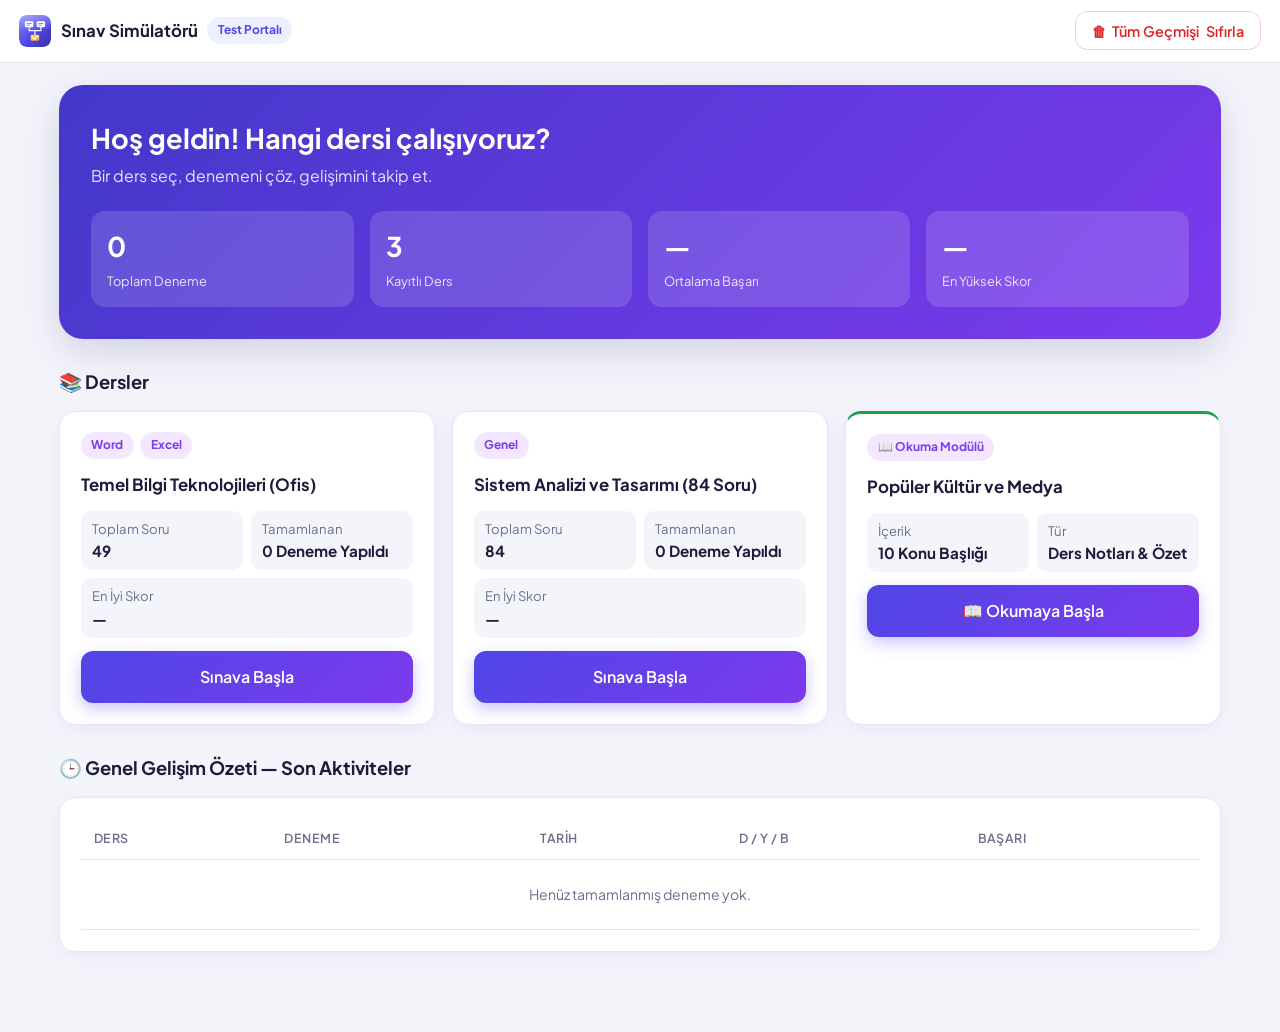
==== commit 4066cc0c: "2.1 popüler kültür ve medya dersi eklendi." ====
--- a/index.html
+++ b/index.html
@@ -2,7 +2,7 @@
 <html lang="tr">
 <head>
   <meta charset="UTF-8">
-  <meta name="viewport" content="width=device-width, initial-scale=1">
+  <meta name="viewport" content="width=device-width, initial-scale=1, viewport-fit=cover">
   <title>Sınav Portalı</title>
   <meta name="theme-color" content="#4f46e5">
   <meta name="description" content="Çoklu ders destekli üniversite sınav simülatörü ve test portalı.">
@@ -23,7 +23,7 @@
 <body>
   <header class="topbar">
     <div class="title"><img src="assets/logo.svg" alt="" width="32" height="32"><h1>Sınav Simülatörü</h1><span class="badge">Test Portalı</span></div>
-    <button class="btn btn-danger" id="resetBtn">🗑 Tüm Geçmişi Sıfırla</button>
+    <button class="btn btn-danger" id="resetBtn">🗑 <span class="tx">Tüm Geçmişi </span>Sıfırla</button>
   </header>
 
   <main class="container">
--- a/css/style.css
+++ b/css/style.css
@@ -150,3 +150,149 @@
   .btn{padding:.5rem .75rem;font-size:.82rem}
   .res-stats{grid-template-columns:1fr 1fr 1fr}
 }
+
+/* ===== Mobil iyileştirmeler ===== */
+html{-webkit-text-size-adjust:100%}
+button,a,.opt{-webkit-tap-highlight-color:transparent;touch-action:manipulation}
+.q-actions .nav{display:flex;gap:.6rem}
+.pal-btn,.grab{display:none}
+.btn span:first-child{line-height:1}
+
+@media(max-width:900px){
+  body{padding-bottom:calc(84px + env(safe-area-inset-bottom))}
+  .fab{display:none!important}
+  /* Alt gezinme çubuğu */
+  .q-actions{flex-direction:column;align-items:stretch}
+  .q-actions .nav{position:fixed;left:0;right:0;bottom:0;z-index:60;gap:.5rem;padding:.6rem .8rem calc(.6rem + env(safe-area-inset-bottom));background:rgba(255,255,255,.96);backdrop-filter:blur(10px);border-top:1px solid var(--line);box-shadow:0 -6px 20px rgba(49,46,129,.08)}
+  .q-actions .nav .btn{flex:1;justify-content:center;min-height:48px;font-size:.95rem}
+  .q-actions .nav .pal-btn{display:inline-flex;flex:0 0 auto;background:var(--primary-l);color:var(--primary);border-color:#c7d2fe}
+  #clearBtn{width:100%;justify-content:center;min-height:44px}
+  /* Çekmece */
+  .palette{padding:.6rem 1rem calc(1rem + env(safe-area-inset-bottom))}
+  .palette h3{align-items:center;position:relative;padding-top:.7rem}
+  .grab{display:block;position:absolute;top:0;left:50%;transform:translateX(-50%);width:42px;height:4px;border-radius:4px;background:var(--line)}
+  .pgrid{grid-template-columns:repeat(auto-fill,minmax(44px,1fr));gap:.5rem}
+  .pb{font-size:.9rem}
+}
+
+@media(max-width:600px){
+  .container{padding:.8rem .8rem 1rem}
+  /* Üst bar: ikon düğmeler + başlık tek satır, kompakt */
+  .topbar{display:grid;grid-template-columns:auto 1fr auto auto;gap:.5rem;align-items:center;padding:.55rem .75rem;padding-top:calc(.55rem + env(safe-area-inset-top))}
+  .topbar .btn .tx{display:none}
+  .topbar .btn{padding:0;width:42px;height:42px;justify-content:center;font-size:1.05rem;border-radius:12px}
+  .topbar .title{min-width:0;flex-direction:column;align-items:flex-start;gap:.1rem}
+  .topbar h1{font-size:.92rem;line-height:1.25;white-space:nowrap;overflow:hidden;text-overflow:ellipsis;max-width:100%}
+  .topbar .badge{font-size:.68rem;padding:.12rem .5rem}
+  /* Ana sayfa üst barı */
+  body > .topbar:has(#resetBtn){display:flex}
+  #resetBtn{width:auto!important;padding:0 .8rem!important;font-size:.8rem!important;height:38px!important}
+  #resetBtn .tx{display:inline!important}
+  .topbar .title img{width:28px;height:28px}
+  /* Dashboard */
+  .hero{padding:1.1rem;border-radius:18px;margin-bottom:1rem}
+  .hero h1{font-size:1.2rem}
+  .hero p{font-size:.88rem}
+  .stat-row{grid-template-columns:1fr 1fr;gap:.6rem;margin-top:1rem}
+  .stat{padding:.7rem .8rem}
+  .stat b{font-size:1.3rem}
+  .grid{grid-template-columns:1fr}
+  h2.section{font-size:1rem;margin:1.3rem 0 .7rem}
+  .card{padding:1rem}
+  th,td{padding:.55rem .6rem;font-size:.8rem}
+  /* Filtre çubuğu: yatay kaydırmalı pill'ler */
+  .filterbar{flex-direction:column;align-items:stretch;gap:.6rem}
+  .pills{flex-wrap:nowrap;overflow-x:auto;margin:0 -.8rem;padding:.1rem .8rem;scrollbar-width:none}
+  .pills::-webkit-scrollbar{display:none}
+  .pill{flex:0 0 auto;padding:.5rem 1rem}
+  .switch{justify-content:space-between;background:#fff;border:1px solid var(--line);border-radius:12px;padding:.6rem .9rem;flex-direction:row-reverse}
+  /* Durum şeridi: tek satır */
+  .statusbar{grid-template-columns:repeat(5,1fr);gap:.35rem;margin-bottom:.8rem}
+  .statusbar div{padding:.4rem .2rem;font-size:.62rem;border-radius:10px}
+  .statusbar b{font-size:1rem}
+  /* Soru kartı */
+  .q-card{padding:1rem;border-radius:14px}
+  .q-text{font-size:1rem;margin-bottom:1rem}
+  .opts{gap:.55rem}
+  .opt{padding:.8rem .85rem;min-height:54px;align-items:center;font-size:.95rem;border-radius:12px}
+  .opt .l{flex-basis:30px}
+  .explain{font-size:.88rem}
+  .banner{font-size:.85rem}
+  .banner .btn{width:100%;justify-content:center}
+  /* Sonuç */
+  .result{padding:1.2rem;margin:.2rem auto}
+  .ring{width:140px;height:140px}.ring span{width:108px;height:108px;font-size:1.7rem}
+  .res-stats b{font-size:1.25rem}
+  /* Modal: alttan açılan sayfa */
+  .backdrop{align-items:end;padding:0}
+  .modal{max-width:none;border-radius:20px 20px 0 0;max-height:88vh;padding:1.2rem 1.1rem calc(1.2rem + env(safe-area-inset-bottom))}
+  .modal .actions{flex-direction:column-reverse}
+  .modal .actions .btn{width:100%;justify-content:center;min-height:46px}
+}
+@media(max-width:600px){.topbar:has(#resetBtn) .title{flex-direction:row;align-items:center;gap:.5rem}.topbar:has(#resetBtn) .badge{display:none}}
+
+
+/* ===== Okuma Modülü (reader.html) ===== */
+html{scroll-behavior:smooth}
+.reading-tag{background:#dcfce7;color:#15803d}
+.reading-card{border-top:3px solid #16a34a}
+.read-progress{position:fixed;top:0;left:0;right:0;height:4px;background:transparent;z-index:100}
+.read-progress-bar{height:100%;width:0;background:linear-gradient(90deg,#4f46e5,#7c3aed,#d946ef);border-radius:0 4px 4px 0;transition:width .08s linear}
+.reader-body .topbar{top:0}
+.reader-body .topbar .title{justify-content:center}
+.reader-layout{max-width:1200px;margin:0 auto;display:grid;grid-template-columns:290px minmax(0,1fr);gap:1.6rem;padding:1.4rem 1.2rem 5rem;align-items:start}
+.toc{position:sticky;top:76px;max-height:calc(100vh - 96px);overflow:auto;background:var(--card);border:1px solid var(--line);border-radius:var(--r);box-shadow:var(--shadow);padding:1rem .6rem}
+.toc-head{font-weight:800;font-size:.78rem;text-transform:uppercase;letter-spacing:.06em;color:var(--muted);padding:0 .6rem .6rem}
+.toc nav{display:flex;flex-direction:column;gap:2px}
+.toc a{display:flex;gap:.6rem;align-items:flex-start;padding:.5rem .6rem;border-radius:10px;font-size:.85rem;font-weight:500;color:var(--text);line-height:1.35;transition:.15s}
+.toc a:hover{background:var(--primary-l)}
+.toc a.active{background:var(--primary-l);color:var(--primary);font-weight:700}
+.toc a.dim{opacity:.35}
+.toc-num{flex:none;width:1.5rem;height:1.5rem;border-radius:50%;background:var(--bg);color:var(--primary);font-size:.72rem;font-weight:800;display:grid;place-items:center}
+.toc a.active .toc-num{background:var(--primary);color:#fff}
+.toc-toggle,.toc-backdrop{display:none}
+.reader-main{font-family:'Plus Jakarta Sans','Inter',system-ui,sans-serif;line-height:1.7;min-width:0}
+.search-box{position:sticky;top:68px;z-index:20;display:flex;align-items:center;gap:.6rem;background:#fff;border:1px solid var(--line);border-radius:14px;padding:.35rem .9rem;box-shadow:var(--shadow);margin-bottom:1.2rem}
+.search-box:focus-within{border-color:var(--primary);box-shadow:0 0 0 3px rgba(79,70,229,.15)}
+.search-box input{flex:1;border:0;outline:0;font:inherit;font-size:.95rem;padding:.55rem 0;background:transparent;color:var(--text);min-width:0}
+.search-count{font-size:.78rem;font-weight:700;color:var(--primary);white-space:nowrap}
+.note-card{position:relative;padding:1.8rem 1.8rem 1.4rem;margin-bottom:1.3rem;scroll-margin-top:130px}
+.note-card.is-focus{border:2px solid #f59e0b;box-shadow:0 8px 28px rgba(245,158,11,.18)}
+.focus-badge{position:absolute;top:-.8rem;right:1.4rem;background:linear-gradient(135deg,#f59e0b,#ef4444);color:#fff;font-size:.75rem;font-weight:800;padding:.3rem .8rem;border-radius:999px;box-shadow:0 4px 12px rgba(239,68,68,.35)}
+.note-head{display:flex;gap:.9rem;align-items:flex-start;margin-bottom:.8rem}
+.note-num{flex:none;width:2.4rem;height:2.4rem;border-radius:12px;background:linear-gradient(135deg,var(--primary),var(--accent));color:#fff;font-weight:800;display:grid;place-items:center}
+.note-head h2{margin:0;font-size:1.3rem;line-height:1.3;font-weight:800;letter-spacing:-.01em;padding-top:.15rem}
+.pills{display:flex;flex-wrap:wrap;gap:.4rem;margin-bottom:1rem}
+.pill{font-size:.76rem;font-weight:700;padding:.28rem .7rem;border-radius:999px}
+.pill-theorist{background:#f3e8ff;color:#7e22ce;border:1px solid #e9d5ff}
+.pill-concept{background:#e0e7ff;color:#4338ca;border:1px solid #c7d2fe}
+.core{background:var(--primary-l);border-left:4px solid var(--primary);border-radius:0 12px 12px 0;padding:.8rem 1.1rem;margin-bottom:1.2rem}
+.core-label{font-size:.7rem;font-weight:800;text-transform:uppercase;letter-spacing:.07em;color:var(--primary)}
+.core p{margin:.2rem 0 0;font-size:1.02rem;font-weight:500}
+.sub{margin-top:1.1rem}
+.sub h4{margin:0 0 .35rem;font-size:1.05rem;font-weight:700;color:var(--primary-d)}
+.sub p{margin:0;font-size:1rem}
+.sub ul{margin:.2rem 0 0;padding-left:1.2rem}
+.sub li{margin:.3rem 0}
+.callout{margin-top:.7rem;padding:.8rem 1rem;border-radius:12px;font-size:.96rem}
+.callout-label{display:block;font-size:.72rem;font-weight:800;text-transform:uppercase;letter-spacing:.06em;margin-bottom:.2rem}
+.callout-example{background:#ecfdf5;border:1px solid #a7f3d0;border-left:4px solid #10b981;color:#064e3b}
+.callout-example .callout-label{color:#047857}
+.callout-note{background:#fffbeb;border:1px solid #fde68a;border-left:4px solid #f59e0b;color:#78350f}
+.callout-note .callout-label{color:#b45309}
+mark{background:#fde047;color:inherit;border-radius:3px;padding:0 .1em}
+@media (max-width:900px){
+  .reader-layout{grid-template-columns:1fr;padding-top:1rem}
+  .toc-toggle{display:inline-flex}
+  .toc{position:fixed;top:0;left:0;bottom:0;max-height:none;width:min(320px,86vw);z-index:90;border-radius:0 var(--r) var(--r) 0;transform:translateX(-105%);transition:transform .25s ease;padding-top:1.2rem}
+  .toc.open{transform:none;box-shadow:var(--shadow-lg)}
+  .toc-backdrop{position:fixed;inset:0;background:rgba(30,27,58,.45);z-index:80;opacity:0;pointer-events:none;transition:.2s;display:block}
+  .toc-backdrop.show{opacity:1;pointer-events:auto}
+  .note-card{padding:1.4rem 1.1rem 1.1rem}
+  .note-head h2{font-size:1.12rem}
+  .reader-body .topbar .title{justify-content:flex-start}
+}
+@media (prefers-reduced-motion:reduce){html{scroll-behavior:auto}.read-progress-bar,.toc{transition:none}}
+
+.sub ol{margin:.2rem 0 0;padding-left:1.4rem}
+.sub strong{color:var(--text);font-weight:700}
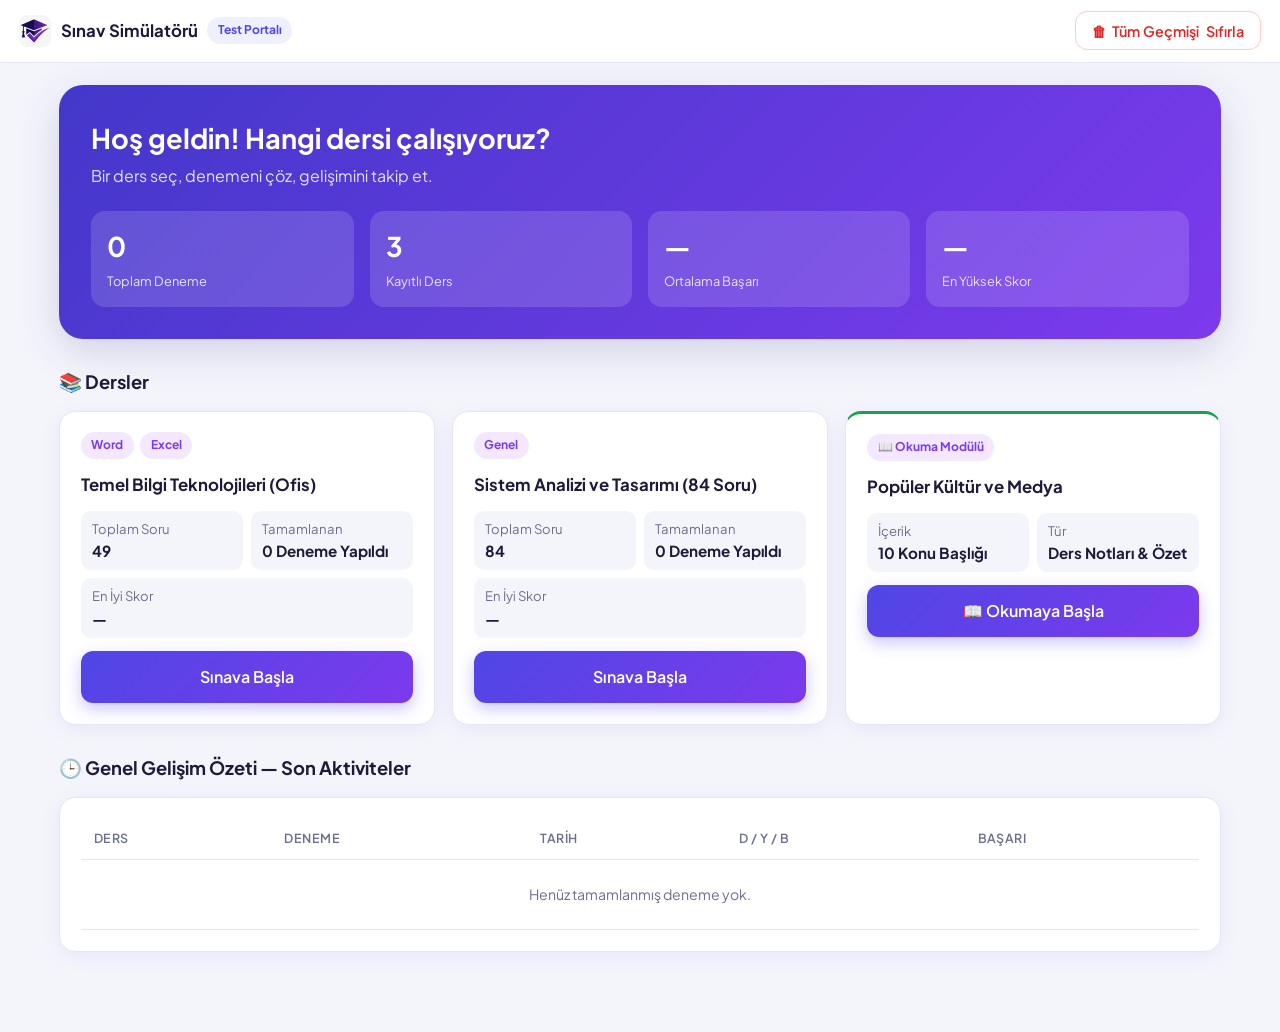
==== commit be01f3ad: "2.1.1 favicon değiştirildi" ====
--- a/index.html
+++ b/index.html
@@ -6,8 +6,9 @@
   <title>Sınav Portalı</title>
   <meta name="theme-color" content="#4f46e5">
   <meta name="description" content="Çoklu ders destekli üniversite sınav simülatörü ve test portalı.">
-  <link rel="icon" type="image/svg+xml" href="assets/logo.svg">
-  <link rel="icon" type="image/png" sizes="512x512" href="assets/icon-512.png">
+  <link rel="icon" type="image/png" sizes="32x32" href="assets/favicon-32.png">
+  <link rel="icon" type="image/png" sizes="192x192" href="assets/icon-192.png">
+  <link rel="shortcut icon" href="assets/favicon.ico">
   <link rel="apple-touch-icon" href="assets/apple-touch-icon.png">
   <link rel="manifest" href="manifest.webmanifest">
   <meta property="og:type" content="website">
@@ -22,7 +23,7 @@
 </head>
 <body>
   <header class="topbar">
-    <div class="title"><img src="assets/logo.svg" alt="" width="32" height="32"><h1>Sınav Simülatörü</h1><span class="badge">Test Portalı</span></div>
+    <div class="title"><img src="assets/favicon-64.png" alt="" width="32" height="32"><h1>Sınav Simülatörü</h1><span class="badge">Test Portalı</span></div>
     <button class="btn btn-danger" id="resetBtn">🗑 <span class="tx">Tüm Geçmişi </span>Sıfırla</button>
   </header>
 
